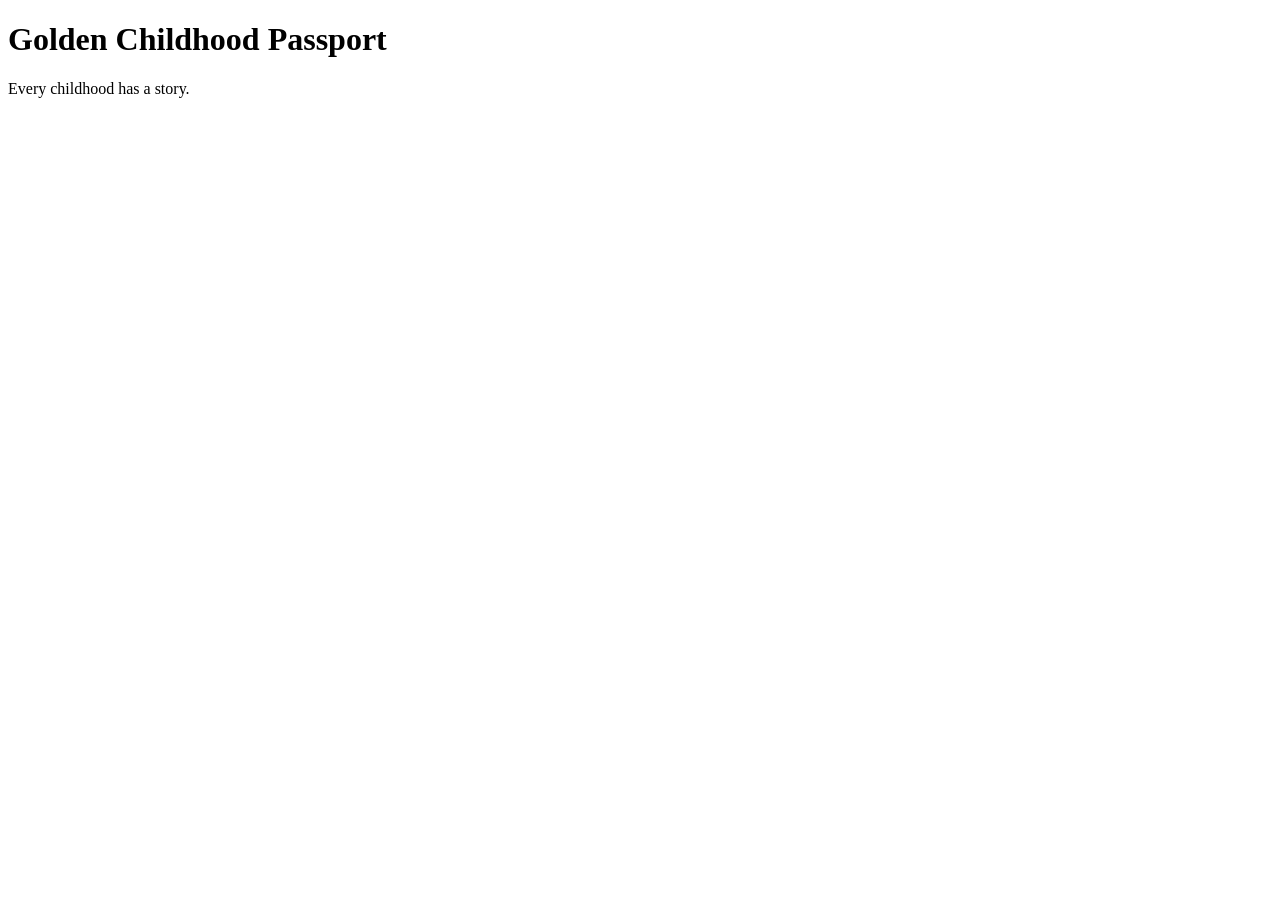
==== index.html @ 95f9bf7e "Initial project setup" ====
<!DOCTYPE html>
<html lang="en">
<head>
    <meta charset="UTF-8">
    <meta name="viewport" content="width=device-width, initial-scale=1.0">
    <title>Golden Childhood Passport</title>
</head>
<body>
    <h1>Golden Childhood Passport</h1>
    <p>Every childhood has a story.</p>
</body>
</html>
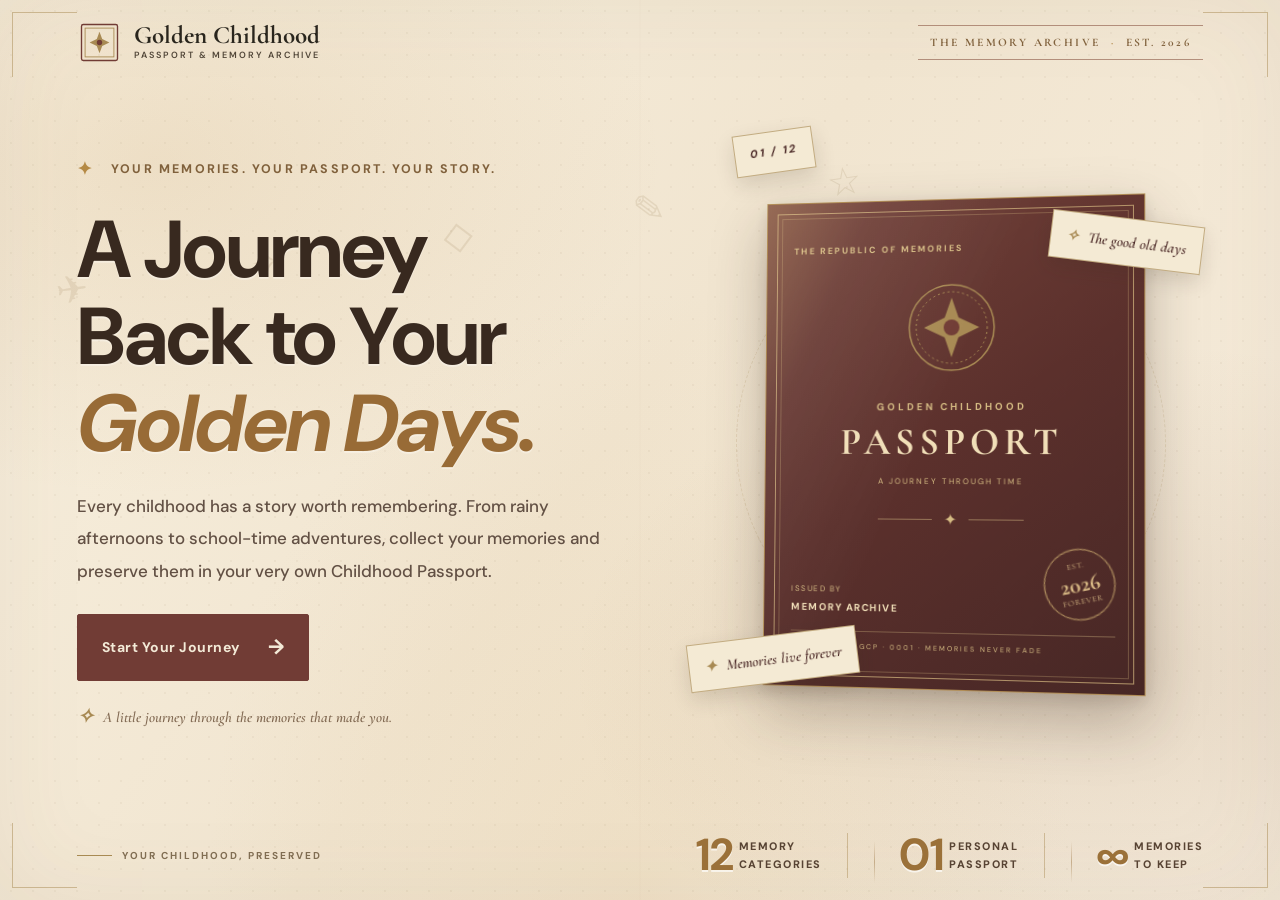
==== commit 9384f346: "welcome page" ====
--- a/index.html
+++ b/index.html
@@ -1,12 +1,462 @@
+
 <!DOCTYPE html>
 <html lang="en">
 <head>
     <meta charset="UTF-8">
     <meta name="viewport" content="width=device-width, initial-scale=1.0">
+
     <title>Golden Childhood Passport</title>
+
+    <meta name="description"
+          content="Your childhood. Your memories. Your story. Create your Golden Childhood Passport.">
+
+    <link rel="preconnect" href="https://fonts.googleapis.com">
+    <link rel="preconnect" href="https://fonts.gstatic.com" crossorigin>
+
+    <link href="https://fonts.googleapis.com/css2?family=Cormorant+Garamond:wght@400;500;600;700&family=DM+Sans:wght@400;500;600;700;800&display=swap"
+          rel="stylesheet">
+
+    <link rel="stylesheet" href="css/variables.css">
+    <link rel="stylesheet" href="css/main.css">
+    <link rel="stylesheet" href="css/layout.css">
+    <link rel="stylesheet" href="css/components.css">
+    <link rel="stylesheet" href="css/quiz.css">
+    <link rel="stylesheet" href="css/passport.css">
+    <link rel="stylesheet" href="css/responsive.css">
+    <link rel="stylesheet" href="css/profile.css">
 </head>
+
 <body>
-    <h1>Golden Childhood Passport</h1>
-    <p>Every childhood has a story.</p>
+
+<div class="paper-grain"></div>
+
+<div class="corner-decoration corner-top-left"></div>
+<div class="corner-decoration corner-top-right"></div>
+<div class="corner-decoration corner-bottom-left"></div>
+<div class="corner-decoration corner-bottom-right"></div>
+
+<main class="welcome-page">
+
+    <!-- HEADER -->
+    <header class="site-header">
+
+        <a href="#" class="brand">
+
+            <div class="brand-mark">
+                <svg viewBox="0 0 50 50" fill="none"
+                     xmlns="http://www.w3.org/2000/svg">
+
+                    <rect x="5" y="5" width="40" height="40"
+                          rx="2" stroke="#713C35" stroke-width="1.5"/>
+
+                    <rect x="9" y="9" width="32" height="32"
+                          stroke="#A88A53" stroke-width="1"/>
+
+                    <path d="M25 13L28 21L36 25L28 29L25 37L22 29L14 25L22 21L25 13Z"
+                          fill="#A88A53"/>
+
+                    <circle cx="25" cy="25" r="3"
+                            fill="#713C35"/>
+
+                </svg>
+            </div>
+
+            <div class="brand-text">
+                <span class="brand-name">Golden Childhood</span>
+                <span class="brand-subtitle">Passport & Memory Archive</span>
+            </div>
+
+        </a>
+
+        <div class="header-edition">
+            THE MEMORY ARCHIVE <span>·</span> EST. 2026
+        </div>
+
+    </header>
+
+
+    <!-- HERO SECTION -->
+    <section class="hero-section">
+
+        <!-- LEFT CONTENT -->
+        <div class="hero-copy">
+
+            <div class="hero-eyebrow">
+                <span class="eyebrow-star">✦</span>
+                Your memories. Your passport. Your story.
+            </div>
+
+            <h1>
+                A Journey<br>
+                Back to Your<br>
+                <span>Golden Days.</span>
+            </h1>
+
+            <p class="hero-description">
+                Every childhood has a story worth remembering.
+                From rainy afternoons to school-time adventures,
+                collect your memories and preserve them in your
+                very own Childhood Passport.
+            </p>
+
+            <button class="start-button" id="startJourney" type="button">
+                <span>Start Your Journey</span>
+                <span class="button-arrow">→</span>
+            </button>
+
+            <div class="hero-note">
+                <span>✧</span>
+                A little journey through the memories that made you.
+            </div>
+
+        </div>
+
+
+        <!-- RIGHT PASSPORT ARTWORK -->
+        <div class="hero-artwork">
+
+            <div class="artwork-decoration decoration-circle"></div>
+            <div class="artwork-decoration decoration-line"></div>
+
+            <div class="passport-preview">
+
+                <div class="passport-inner">
+
+                    <div class="passport-top">
+                        <span>THE REPUBLIC OF MEMORIES</span>
+                        <span class="passport-star">✦</span>
+                    </div>
+
+                    <div class="passport-emblem">
+                        <svg viewBox="0 0 100 100"
+                             xmlns="http://www.w3.org/2000/svg">
+
+                            <circle cx="50" cy="50" r="43"
+                                    fill="none"
+                                    stroke="#A88A53"
+                                    stroke-width="1.5"/>
+
+                            <circle cx="50" cy="50" r="36"
+                                    fill="none"
+                                    stroke="#A88A53"
+                                    stroke-width="1"
+                                    stroke-dasharray="2 3"/>
+
+                            <path d="M50 20L57 40L78 50L57 60L50 80L43 60L22 50L43 40Z"
+                                  fill="#A88A53"/>
+
+                            <circle cx="50" cy="50" r="8"
+                                    fill="#713C35"/>
+
+                        </svg>
+                    </div>
+
+                    <div class="passport-title">
+                        <span class="passport-small-title">
+                            GOLDEN CHILDHOOD
+                        </span>
+
+                        <h2>PASSPORT</h2>
+
+                        <span class="passport-subtitle">
+                            A JOURNEY THROUGH TIME
+                        </span>
+                    </div>
+
+                    <div class="passport-divider">
+                        <span>✦</span>
+                    </div>
+
+                    <div class="passport-bottom">
+
+                        <div class="passport-bottom-left">
+                            <span>ISSUED BY</span>
+                            <strong>MEMORY ARCHIVE</strong>
+                        </div>
+
+                        <div class="passport-stamp">
+                            <span>EST.</span>
+                            <strong>2026</strong>
+                            <span>FOREVER</span>
+                        </div>
+
+                    </div>
+
+                    <div class="passport-id">
+                        GCP · 0001 · MEMORIES NEVER FADE
+                    </div>
+
+                </div>
+
+            </div>
+
+
+            <!-- FLOATING MEMORY NOTES -->
+            <div class="floating-note note-one">
+                <span class="note-icon">✧</span>
+                The good old days
+            </div>
+
+            <div class="floating-note note-two">
+                <span class="note-icon">✦</span>
+                Memories live forever
+            </div>
+
+            <div class="floating-note note-three">
+                01 / 12
+            </div>
+
+        </div>
+
+    </section>
+
+
+    <!-- FOOTER STATISTICS -->
+    <footer class="hero-footer">
+
+        <div class="footer-caption">
+            <span class="footer-line"></span>
+            <span>YOUR CHILDHOOD, PRESERVED</span>
+        </div>
+
+        <div class="welcome-stats">
+
+            <div class="stat-item">
+                <span class="stat-number">12</span>
+                <span class="stat-label">Memory<br>Categories</span>
+            </div>
+
+            <div class="stat-item">
+                <span class="stat-number">01</span>
+                <span class="stat-label">Personal<br>Passport</span>
+            </div>
+
+            <div class="stat-item">
+                <span class="stat-number">∞</span>
+                <span class="stat-label">Memories<br>to Keep</span>
+            </div>
+
+        </div>
+
+    </footer>
+
+</main>
+
+<!-- =========================================
+     PERSONAL CHILDHOOD PROFILE
+========================================= -->
+
+<section class="profile-screen" id="profileScreen" hidden>
+
+    <div class="profile-container">
+
+        <button type="button" class="profile-back" id="backToWelcome">
+            <span>←</span> Back to Welcome
+        </button>
+
+        <div class="profile-heading">
+
+            <span class="profile-eyebrow">CHAPTER 01 · YOUR STORY</span>
+
+            <h1>
+                Before We Begin,
+                <span>Let's Meet You.</span>
+            </h1>
+
+            <p>
+                Every passport belongs to someone special.
+                Tell us a little about yourself before we travel
+                back through your childhood memories.
+            </p>
+
+        </div>
+
+
+        <div class="profile-card">
+
+            <div class="profile-card-top">
+                <span class="profile-card-icon">✧</span>
+                <span>PERSONAL INFORMATION</span>
+                <span class="profile-card-number">01 / 02</span>
+            </div>
+
+
+            <form id="childhoodProfileForm">
+
+                <!-- Name -->
+                <div class="profile-field">
+
+                    <label for="profileName">
+                        What should we call you?
+                        <span>*</span>
+                    </label>
+
+                    <input
+                        type="text"
+                        id="profileName"
+                        name="name"
+                        placeholder="Enter your name"
+                        maxlength="60"
+                        autocomplete="name"
+                        required
+                    >
+
+                </div>
+
+
+                <!-- Date of Birth -->
+                <div class="profile-field">
+
+                    <label for="profileDob">
+                        When were you born?
+                        <span>*</span>
+                    </label>
+
+                    <input
+                        type="date"
+                        id="profileDob"
+                        name="dateOfBirth"
+                        required
+                    >
+
+                    <small>
+                        This helps us understand which childhood era you belong to.
+                    </small>
+
+                </div>
+
+
+                <!-- Childhood Location -->
+                <div class="profile-field">
+
+                    <label for="childhoodLocation">
+                        Where did you grow up?
+                    </label>
+
+                    <input
+                        type="text"
+                        id="childhoodLocation"
+                        name="childhoodLocation"
+                        placeholder="e.g. Dhaka, Cumilla, Rangpur..."
+                        maxlength="100"
+                    >
+
+                </div>
+
+
+                <!-- Childhood Setting -->
+                <div class="profile-field">
+
+                    <label>
+                        What was your childhood environment like?
+                        <span>*</span>
+                    </label>
+
+                    <div class="setting-options">
+
+                        <label class="setting-option">
+                            <input
+                                type="radio"
+                                name="childhoodSetting"
+                                value="Village"
+                                required
+                            >
+
+                            <span class="setting-option-content">
+                                <span class="setting-icon">🌾</span>
+                                <strong>Village</strong>
+                                <small>Rural life</small>
+                            </span>
+                        </label>
+
+
+                        <label class="setting-option">
+                            <input
+                                type="radio"
+                                name="childhoodSetting"
+                                value="Town"
+                            >
+
+                            <span class="setting-option-content">
+                                <span class="setting-icon">🏘️</span>
+                                <strong>Town</strong>
+                                <small>Small town</small>
+                            </span>
+                        </label>
+
+
+                        <label class="setting-option">
+                            <input
+                                type="radio"
+                                name="childhoodSetting"
+                                value="City"
+                            >
+
+                            <span class="setting-option-content">
+                                <span class="setting-icon">🏙️</span>
+                                <strong>City</strong>
+                                <small>Urban life</small>
+                            </span>
+                        </label>
+
+
+                        <label class="setting-option">
+                            <input
+                                type="radio"
+                                name="childhoodSetting"
+                                value="Both"
+                            >
+
+                            <span class="setting-option-content">
+                                <span class="setting-icon">🌍</span>
+                                <strong>Both</strong>
+                                <small>Mixed experience</small>
+                            </span>
+                        </label>
+
+                    </div>
+
+                </div>
+
+
+                <!-- Privacy Note -->
+                <div class="profile-privacy">
+                    <span>🔒</span>
+                    Your information stays in your browser.
+                    You can edit it before creating your passport.
+                </div>
+
+
+                <!-- Actions -->
+                <div class="profile-actions">
+
+                    <button
+                        type="submit"
+                        class="profile-continue-button"
+                    >
+                        CONTINUE TO MEMORIES
+                        <span>→</span>
+                    </button>
+
+                </div>
+
+            </form>
+
+        </div>
+
+
+        <div class="profile-footer">
+            <span>✦</span>
+            YOUR CHILDHOOD. YOUR STORY. YOUR PASSPORT.
+            <span>✦</span>
+        </div>
+
+    </div>
+
+</section>
+
+
+<script type="module" src="js/app.js"></script>
+
 </body>
-</html>+</html>
--- a/css/variables.css
+++ b/css/variables.css
@@ -0,0 +1,104 @@
+
+/* =========================================
+   GOLDEN CHILDHOOD PASSPORT
+   DESIGN TOKENS / VARIABLES
+========================================= */
+
+:root {
+
+    /* -------------------------------------
+       COLORS
+    ------------------------------------- */
+
+    --color-ink: #29251d;
+    --color-ink-soft: #514638;
+    --color-ink-muted: #786b59;
+
+    --color-paper: #e9dfc8;
+    --color-paper-light: #f3ead7;
+    --color-paper-dark: #d2c3a3;
+
+    --color-burgundy: #713c35;
+    --color-burgundy-dark: #4b2927;
+    --color-burgundy-light: #8a5549;
+
+    --color-antique-gold: #a88a53;
+    --color-gold-light: #c9ad78;
+    --color-gold-pale: #e0cca0;
+
+    --color-muted-green: #65715b;
+
+    --color-white: #fffdf7;
+    --color-black: #17140f;
+
+    /* -------------------------------------
+       TYPOGRAPHY
+    ------------------------------------- */
+
+    --font-display: 'Cormorant Garamond', Georgia, serif;
+    --font-body: 'DM Sans', Arial, sans-serif;
+
+    --font-size-xs: 11px;
+    --font-size-sm: 13px;
+    --font-size-base: 16px;
+    --font-size-lg: 18px;
+
+    /* -------------------------------------
+       LAYOUT
+    ------------------------------------- */
+
+    --page-width: 1400px;
+
+    --page-padding: clamp(20px, 5vw, 80px);
+
+    --header-height: 60px;
+
+    /* -------------------------------------
+       BORDER
+    ------------------------------------- */
+
+    --border-light: 1px solid rgba(168, 138, 83, 0.35);
+    --border-gold: 1px solid var(--color-antique-gold);
+    --border-burgundy: 1px solid var(--color-burgundy);
+
+    /* -------------------------------------
+       SHADOW
+    ------------------------------------- */
+
+    --shadow-soft:
+        0 8px 25px rgba(56, 43, 27, 0.10);
+
+    --shadow-medium:
+        0 15px 35px rgba(56, 43, 27, 0.16);
+
+    --shadow-strong:
+        0 25px 55px rgba(56, 43, 27, 0.25);
+
+    /* -------------------------------------
+       RADIUS
+    ------------------------------------- */
+
+    --radius-small: 2px;
+    --radius-medium: 6px;
+    --radius-large: 12px;
+    --radius-round: 50%;
+
+    /* -------------------------------------
+       TRANSITIONS
+    ------------------------------------- */
+
+    --transition-fast: 0.2s ease;
+    --transition: 0.3s ease;
+    --transition-slow: 0.5s ease;
+
+    /* -------------------------------------
+       Z-INDEX
+    ------------------------------------- */
+
+    --z-background: -1;
+    --z-content: 1;
+    --z-header: 5;
+    --z-decoration: 10;
+    --z-overlay: 100;
+
+}
--- a/css/main.css
+++ b/css/main.css
@@ -0,0 +1,150 @@
+
+/* =========================================
+   GOLDEN CHILDHOOD PASSPORT
+   GLOBAL STYLES
+========================================= */
+
+/* Universal Reset */
+*,
+*::before,
+*::after {
+    margin: 0;
+    padding: 0;
+    box-sizing: border-box;
+}
+
+/* HTML */
+html {
+    width: 100%;
+    min-height: 100%;
+    scroll-behavior: smooth;
+}
+
+/* Body */
+body {
+    width: 100%;
+    min-height: 100vh;
+
+    background-color: var(--color-paper);
+
+    color: var(--color-ink);
+
+    font-family: var(--font-body);
+    font-size: var(--font-size-base);
+    font-weight: 400;
+
+    line-height: 1.6;
+
+    overflow-x: hidden;
+
+    -webkit-font-smoothing: antialiased;
+    -moz-osx-font-smoothing: grayscale;
+}
+
+/* Headings */
+h1,
+h2,
+h3,
+h4,
+h5,
+h6 {
+    font-family: var(--font-display);
+    color: var(--color-ink);
+    font-weight: 700;
+}
+
+/* Paragraph */
+p {
+    margin: 0;
+}
+
+/* Links */
+a {
+    color: inherit;
+    text-decoration: none;
+}
+
+/* Images */
+img,
+svg {
+    display: block;
+    max-width: 100%;
+}
+
+/* Buttons */
+button {
+    font: inherit;
+}
+
+/* Inputs */
+input,
+textarea,
+select {
+    font: inherit;
+}
+
+/* Remove default button outline only when custom focus is provided */
+button:focus-visible,
+a:focus-visible,
+input:focus-visible,
+textarea:focus-visible,
+select:focus-visible {
+    outline: 2px solid var(--color-antique-gold);
+    outline-offset: 4px;
+}
+
+/* Selection */
+::selection {
+    background: var(--color-burgundy);
+    color: var(--color-paper-light);
+}
+
+/* Scrollbar */
+::-webkit-scrollbar {
+    width: 9px;
+}
+
+::-webkit-scrollbar-track {
+    background: var(--color-paper);
+}
+
+::-webkit-scrollbar-thumb {
+    background: var(--color-antique-gold);
+    border: 2px solid var(--color-paper);
+    border-radius: 10px;
+}
+
+::-webkit-scrollbar-thumb:hover {
+    background: var(--color-burgundy);
+}
+
+/* Utility */
+.hidden {
+    display: none !important;
+}
+
+.text-center {
+    text-align: center;
+}
+
+.no-select {
+    user-select: none;
+}
+
+/* Button disabled state */
+button:disabled {
+    opacity: 0.55;
+    cursor: not-allowed;
+}
+
+/* Reduce motion for accessibility */
+@media (prefers-reduced-motion: reduce) {
+    *,
+    *::before,
+    *::after {
+        scroll-behavior: auto !important;
+        animation-duration: 0.01ms !important;
+        animation-iteration-count: 1 !important;
+        transition-duration: 0.01ms !important;
+    }
+}
--- a/css/layout.css
+++ b/css/layout.css
@@ -0,0 +1,456 @@
+
+/* =========================================
+   GOLDEN CHILDHOOD PASSPORT
+   MAIN LAYOUT
+========================================= */
+
+.welcome-page {
+    width: 100%;
+    height: 100vh;
+    height: 100svh;
+    min-height: 620px;
+
+    padding: 20px clamp(30px, 6vw, 90px);
+
+    display: flex;
+    flex-direction: column;
+
+    position: relative;
+    overflow: hidden;
+    isolation: isolate;
+}
+
+/* Paper texture */
+.paper-grain {
+    position: fixed;
+    inset: 0;
+    z-index: -1;
+    pointer-events: none;
+    opacity: 0.12;
+
+    background-image:
+        url("data:image/svg+xml,%3Csvg viewBox='0 0 180 180' xmlns='http://www.w3.org/2000/svg'%3E%3Cfilter id='n'%3E%3CfeTurbulence type='fractalNoise' baseFrequency='.85' numOctaves='3' stitchTiles='stitch'/%3E%3C/filter%3E%3Crect width='100%25' height='100%25' filter='url(%23n)' opacity='.25'/%3E%3C/svg%3E");
+}
+
+/* Corner decorations */
+.corner-decoration {
+    position: fixed;
+    width: 65px;
+    height: 65px;
+    z-index: 5;
+    pointer-events: none;
+    opacity: 0.5;
+}
+
+.corner-top-left {
+    top: 12px;
+    left: 12px;
+    border-top: 1px solid var(--color-antique-gold);
+    border-left: 1px solid var(--color-antique-gold);
+}
+
+.corner-top-right {
+    top: 12px;
+    right: 12px;
+    border-top: 1px solid var(--color-antique-gold);
+    border-right: 1px solid var(--color-antique-gold);
+}
+
+.corner-bottom-left {
+    bottom: 12px;
+    left: 12px;
+    border-bottom: 1px solid var(--color-antique-gold);
+    border-left: 1px solid var(--color-antique-gold);
+}
+
+.corner-bottom-right {
+    bottom: 12px;
+    right: 12px;
+    border-bottom: 1px solid var(--color-antique-gold);
+    border-right: 1px solid var(--color-antique-gold);
+}
+
+/* Header */
+.site-header {
+    width: 100%;
+    max-width: 1400px;
+    margin: 0 auto;
+
+    display: flex;
+    align-items: center;
+    justify-content: space-between;
+
+    gap: 20px;
+    flex-shrink: 0;
+    position: relative;
+    z-index: 2;
+}
+
+/* Brand */
+.brand {
+    display: flex;
+    align-items: center;
+    gap: 12px;
+    text-decoration: none;
+}
+
+.brand-mark {
+    width: 45px;
+    height: 45px;
+    flex-shrink: 0;
+}
+
+.brand-mark svg {
+    width: 100%;
+    height: 100%;
+}
+
+.brand-text {
+    display: flex;
+    flex-direction: column;
+}
+
+/* Main hero */
+.hero-section {
+    flex: 1;
+    min-height: 0;
+
+    width: 100%;
+    max-width: 1400px;
+    margin: 0 auto;
+
+    display: grid;
+    grid-template-columns: 1.05fr 0.95fr;
+    align-items: center;
+
+    gap: clamp(25px, 5vw, 75px);
+    padding: 15px 0;
+}
+
+.hero-copy {
+    width: 100%;
+    min-width: 0;
+    position: relative;
+    z-index: 2;
+}
+
+.hero-artwork {
+    width: 100%;
+    height: 100%;
+    min-width: 0;
+
+    position: relative;
+
+    display: flex;
+    align-items: center;
+    justify-content: center;
+}
+
+/* Passport card */
+.passport-preview {
+    width: min(390px, 76%);
+    aspect-ratio: 0.78 / 1;
+
+    position: relative;
+    z-index: 1;
+
+    transform: rotate(3deg);
+}
+
+/* Footer */
+.hero-footer {
+    width: 100%;
+    max-width: 1400px;
+    margin: 0 auto;
+
+    display: flex;
+    justify-content: space-between;
+    align-items: center;
+
+    gap: 25px;
+    flex-shrink: 0;
+
+    padding: 12px 0 2px;
+}
+
+/* Stats */
+.welcome-stats {
+    display: flex;
+    align-items: center;
+    gap: clamp(20px, 3.5vw, 48px);
+}
+
+.stat-item {
+    display: flex;
+    align-items: center;
+    gap: 10px;
+}
+
+/* Artwork decorations */
+.artwork-decoration {
+    position: absolute;
+    pointer-events: none;
+}
+
+.decoration-circle {
+    width: 350px;
+    height: 350px;
+    border: 1px solid rgba(168, 138, 83, 0.3);
+    border-radius: 50%;
+}
+
+.decoration-line {
+    width: 430px;
+    height: 430px;
+    border: 1px dashed rgba(168, 138, 83, 0.2);
+    border-radius: 50%;
+    transform: rotate(25deg);
+}
+
+/* =========================================
+   TABLET
+========================================= */
+
+@media (max-width: 900px) {
+    .welcome-page {
+        height: auto;
+        min-height: 100svh;
+        overflow: visible;
+        padding: 25px;
+    }
+
+    .hero-section {
+        flex: none;
+        grid-template-columns: 1fr;
+        gap: 35px;
+        padding: 45px 0 30px;
+    }
+
+    .hero-copy {
+        text-align: center;
+        max-width: 700px;
+        margin: 0 auto;
+    }
+
+    .hero-artwork {
+        min-height: 440px;
+    }
+
+    .passport-preview {
+        width: min(330px, 65%);
+    }
+
+    .hero-footer {
+        flex-wrap: wrap;
+        justify-content: center;
+        padding: 20px 0;
+    }
+
+    .footer-caption {
+        display: none;
+    }
+}
+
+/* =========================================
+   MOBILE
+========================================= */
+
+@media (max-width: 600px) {
+    .welcome-page {
+        padding: 18px;
+    }
+
+    .site-header {
+        align-items: center;
+        gap: 8px;
+    }
+
+    .brand {
+        gap: 8px;
+    }
+
+    .brand-mark {
+        width: 34px;
+        height: 34px;
+    }
+
+    .header-edition {
+        max-width: 125px;
+    }
+
+    .hero-section {
+        padding: 45px 0 25px;
+        gap: 25px;
+    }
+
+    .hero-artwork {
+        min-height: 340px;
+    }
+
+    .passport-preview {
+        width: min(270px, 72%);
+    }
+
+    .decoration-circle {
+        width: 260px;
+        height: 260px;
+    }
+
+    .decoration-line {
+        width: 310px;
+        height: 310px;
+    }
+
+    .hero-footer {
+        gap: 20px;
+    }
+
+    .welcome-stats {
+        justify-content: center;
+        gap: 14px;
+    }
+
+    .corner-decoration {
+        width: 35px;
+        height: 35px;
+    }
+}
+
+/* Short desktop screens */
+@media (min-width: 901px) and (max-height: 720px) {
+    .welcome-page {
+        min-height: 0;
+        padding-top: 12px;
+        padding-bottom: 12px;
+    }
+
+    .brand-mark {
+        width: 38px;
+        height: 38px;
+    }
+
+    .passport-preview {
+        width: min(300px, 68%);
+    }
+
+    .hero-section {
+        padding: 8px 0;
+    }
+}
+
+/* ==========================================
+   PREMIUM CHILDHOOD MEMORY BACKGROUND
+========================================== */
+
+.welcome-page {
+    position: relative;
+    isolation: isolate;
+    background:
+        radial-gradient(
+            ellipse at 12% 18%,
+            rgba(194, 151, 91, 0.17),
+            transparent 32%
+        ),
+        radial-gradient(
+            ellipse at 88% 75%,
+            rgba(132, 91, 56, 0.12),
+            transparent 35%
+        ),
+        radial-gradient(
+            ellipse at 50% 100%,
+            rgba(222, 193, 143, 0.22),
+            transparent 48%
+        ),
+        linear-gradient(
+            125deg,
+            #f8f0df 0%,
+            #f1e5d0 48%,
+            #f7eddd 100%
+        );
+}
+
+/* Soft vintage paper pattern */
+.welcome-page::before {
+    content: "";
+    position: absolute;
+    inset: 0;
+    z-index: 0;
+    pointer-events: none;
+
+    background-image:
+        radial-gradient(
+            circle,
+            rgba(105, 77, 45, 0.13) 0.7px,
+            transparent 1px
+        ),
+        linear-gradient(
+            90deg,
+            transparent 49.9%,
+            rgba(145, 107, 63, 0.045) 50%,
+            transparent 50.1%
+        );
+
+    background-size: 22px 22px, 100% 100%;
+    opacity: 0.38;
+}
+
+/* Childhood-inspired decorative symbols */
+.welcome-page::after {
+    content: "✈     ✧       ◇       ✎       ☆";
+    position: absolute;
+    z-index: 0;
+    pointer-events: none;
+
+    top: 20%;
+    left: 4%;
+    width: 92%;
+
+    color: rgba(133, 98, 56, 0.13);
+    font-family: Georgia, serif;
+    font-size: clamp(1.5rem, 3vw, 2.8rem);
+    letter-spacing: clamp(25px, 6vw, 90px);
+    white-space: nowrap;
+
+    transform: rotate(-8deg);
+    animation: childhoodDoodles 12s ease-in-out infinite alternate;
+}
+
+@keyframes childhoodDoodles {
+    from {
+        transform: translateY(0) rotate(-8deg);
+        opacity: 0.45;
+    }
+
+    to {
+        transform: translateY(12px) rotate(-5deg);
+        opacity: 0.85;
+    }
+}
+
+/* Keep welcome content above background decorations */
+.site-header,
+.hero-section,
+.hero-footer {
+    position: relative;
+    z-index: 1;
+}
+
+/* Soft vignette around the edges */
+.welcome-page {
+    box-shadow: inset 0 0 100px rgba(105, 75, 43, 0.07);
+}
+
+/* Mobile background adjustments */
+@media (max-width: 600px) {
+    .welcome-page::after {
+        top: 12%;
+        left: 2%;
+        font-size: 1.3rem;
+        letter-spacing: 22px;
+    }
+
+    .welcome-page::before {
+        background-size: 18px 18px, 100% 100%;
+        opacity: 0.25;
+    }
+}
--- a/css/components.css
+++ b/css/components.css
@@ -0,0 +1,917 @@
+
+/* =========================================
+   GOLDEN CHILDHOOD PASSPORT
+   COMPONENT DESIGN
+========================================= */
+
+/* Brand */
+.brand-name {
+    font-family: var(--font-display);
+    font-size: 25px;
+    font-weight: 700;
+    line-height: 1.05;
+    color: var(--color-ink);
+}
+
+.brand-subtitle {
+    font-family: var(--font-body);
+    font-size: 9px;
+    font-weight: 600;
+    letter-spacing: 2px;
+    text-transform: uppercase;
+    color: var(--color-ink-soft);
+}
+
+/* Archive Edition */
+.header-edition {
+    padding: 7px 12px;
+
+    font-family: var(--font-display);
+    font-size: 14px;
+    font-weight: 700;
+    letter-spacing: 2px;
+    text-align: center;
+    text-transform: uppercase;
+
+    color: #814a37;
+
+    border-top: 1px solid rgba(129, 74, 55, 0.55);
+    border-bottom: 1px solid rgba(129, 74, 55, 0.55);
+}
+
+.header-edition span {
+    color: var(--color-antique-gold);
+}
+
+/* Hero Eyebrow */
+.hero-eyebrow {
+    display: flex;
+    align-items: center;
+    gap: 10px;
+
+    margin-bottom: 20px;
+
+    font-family: var(--font-body);
+    font-size: 14px;
+    font-weight: 700;
+    letter-spacing: 1.5px;
+
+    color: var(--color-burgundy);
+}
+
+.eyebrow-star {
+    color: var(--color-antique-gold);
+    font-size: 21px;
+}
+
+/* Main Heading */
+.hero-copy h1 {
+    margin: 0;
+
+    font-family: var(--font-display);
+    font-size: clamp(62px, 6.3vw, 91px);
+    font-weight: 700;
+    line-height: 0.96;
+    letter-spacing: -2px;
+
+    color: var(--color-ink);
+}
+
+.hero-copy h1 span {
+    color: var(--color-burgundy);
+    font-style: italic;
+}
+
+/* Description */
+.hero-description {
+    max-width: 490px;
+
+    margin-top: 23px;
+
+    font-family: var(--font-body);
+    font-size: 16px;
+    font-weight: 400;
+    line-height: 1.85;
+
+    color: var(--color-ink-soft);
+}
+
+/* Button */
+.start-button {
+    display: inline-flex;
+    align-items: center;
+    justify-content: center;
+    gap: 28px;
+
+    margin-top: 27px;
+    padding: 16px 24px;
+
+    border: 1px solid var(--color-burgundy);
+    border-radius: 2px;
+
+    background: var(--color-burgundy);
+    color: var(--color-paper-light);
+
+    font-family: var(--font-body);
+    font-size: 14px;
+    font-weight: 700;
+    letter-spacing: 0.5px;
+
+    cursor: pointer;
+
+    transition: all 0.25s ease;
+}
+
+.start-button:hover {
+    background: var(--color-burgundy-dark);
+    transform: translateY(-3px);
+    box-shadow: 0 9px 22px rgba(75, 41, 39, 0.2);
+}
+
+.start-button:active {
+    transform: translateY(-1px);
+}
+
+.button-arrow {
+    font-size: 21px;
+    transition: transform 0.25s ease;
+}
+
+.start-button:hover .button-arrow {
+    transform: translateX(5px);
+}
+
+/* Small note */
+.hero-note {
+    display: flex;
+    align-items: center;
+    gap: 9px;
+
+    margin-top: 20px;
+
+    font-family: var(--font-display);
+    font-size: 15px;
+    font-style: italic;
+
+    color: #78664e;
+}
+
+.hero-note span {
+    color: var(--color-antique-gold);
+    font-size: 20px;
+}
+
+/* =========================================
+   PASSPORT ARTWORK
+========================================= */
+
+.passport-preview {
+    background:
+        linear-gradient(
+            145deg,
+            #75433a 0%,
+            #5b302c 50%,
+            #472725 100%
+        );
+
+    border: 1px solid #b18d55;
+
+    box-shadow:
+        0 25px 55px rgba(54, 36, 25, 0.28),
+        0 5px 15px rgba(54, 36, 25, 0.12);
+
+    padding: 10px;
+}
+
+/* Inner border */
+.passport-inner {
+    width: 100%;
+    height: 100%;
+
+    padding: 23px 17px;
+
+    display: flex;
+    flex-direction: column;
+    justify-content: space-between;
+
+    border: 1px solid rgba(218, 190, 131, 0.7);
+    outline: 1px solid rgba(218, 190, 131, 0.28);
+    outline-offset: -6px;
+
+    color: #e9d8ae;
+}
+
+/* Top label */
+.passport-top {
+    display: flex;
+    align-items: center;
+    justify-content: space-between;
+
+    font-family: var(--font-body);
+    font-size: 9px;
+    font-weight: 700;
+    letter-spacing: 2px;
+
+    color: #d6bc83;
+}
+
+.passport-star {
+    font-size: 19px;
+}
+
+/* Emblem */
+.passport-emblem {
+    width: 100px;
+    height: 100px;
+    margin: 0 auto;
+}
+
+.passport-emblem svg {
+    width: 100%;
+    height: 100%;
+}
+
+/* Passport title */
+.passport-title {
+    text-align: center;
+}
+
+.passport-small-title {
+    font-family: var(--font-body);
+    font-size: 10px;
+    font-weight: 700;
+    letter-spacing: 3px;
+
+    color: #d6bc83;
+}
+
+.passport-title h2 {
+    margin: 5px 0;
+
+    font-family: var(--font-display);
+    font-size: clamp(30px, 3vw, 43px);
+    font-weight: 700;
+    letter-spacing: 5px;
+    line-height: 1;
+
+    color: #f1dfb8;
+}
+
+.passport-subtitle {
+    font-family: var(--font-body);
+    font-size: 8px;
+    letter-spacing: 2px;
+
+    color: #d6bc83;
+}
+
+/* Divider */
+.passport-divider {
+    display: flex;
+    align-items: center;
+    justify-content: center;
+    gap: 12px;
+
+    color: #d6bc83;
+}
+
+.passport-divider::before,
+.passport-divider::after {
+    content: "";
+    height: 1px;
+    width: 55px;
+    background: rgba(214, 188, 131, 0.5);
+}
+
+/* Bottom */
+.passport-bottom {
+    display: flex;
+    align-items: flex-end;
+    justify-content: space-between;
+}
+
+.passport-bottom-left {
+    display: flex;
+    flex-direction: column;
+    gap: 5px;
+
+    font-family: var(--font-body);
+    font-size: 8px;
+    letter-spacing: 1.5px;
+
+    color: #d6bc83;
+}
+
+.passport-bottom-left strong {
+    font-size: 10px;
+    color: #f1dfb8;
+}
+
+/* Stamp */
+.passport-stamp {
+    width: 70px;
+    height: 70px;
+
+    display: flex;
+    flex-direction: column;
+    align-items: center;
+    justify-content: center;
+
+    border: 1px solid #c9a86d;
+    border-radius: 50%;
+
+    transform: rotate(-12deg);
+
+    font-family: var(--font-display);
+    color: #e4c58c;
+}
+
+.passport-stamp strong {
+    font-size: 22px;
+    line-height: 1;
+}
+
+.passport-stamp span {
+    font-size: 8px;
+    letter-spacing: 1px;
+}
+
+/* Passport ID */
+.passport-id {
+    padding-top: 9px;
+
+    border-top: 1px solid rgba(214, 188, 131, 0.35);
+
+    text-align: center;
+
+    font-family: var(--font-body);
+    font-size: 7px;
+    letter-spacing: 2px;
+
+    color: #d6bc83;
+}
+
+/* =========================================
+   FLOATING NOTES
+========================================= */
+
+.floating-note {
+    position: absolute;
+    z-index: 3;
+
+    padding: 11px 15px;
+
+    background: #f4ead4;
+    border: 1px solid rgba(168, 138, 83, 0.65);
+
+    box-shadow: 0 8px 20px rgba(56, 43, 27, 0.15);
+
+    font-family: var(--font-display);
+    font-size: 15px;
+    font-weight: 600;
+    font-style: italic;
+
+    color: var(--color-burgundy-dark);
+}
+
+.note-icon {
+    color: var(--color-antique-gold);
+    margin-right: 5px;
+}
+
+.note-one {
+    top: 19%;
+    right: 0;
+    transform: rotate(7deg);
+}
+
+.note-two {
+    bottom: 17%;
+    left: -2%;
+    transform: rotate(-7deg);
+}
+
+.note-three {
+    top: 7%;
+    left: 7%;
+    transform: rotate(-8deg);
+
+    font-family: var(--font-body);
+    font-size: 11px;
+    font-weight: 700;
+    letter-spacing: 2px;
+}
+
+/* =========================================
+   FOOTER
+========================================= */
+
+.footer-caption {
+    display: flex;
+    align-items: center;
+    gap: 10px;
+
+    font-family: var(--font-body);
+    font-size: 10px;
+    font-weight: 700;
+    letter-spacing: 2px;
+
+    color: #806d52;
+}
+
+.footer-line {
+    width: 35px;
+    height: 1px;
+    background: var(--color-antique-gold);
+}
+
+/* Statistics */
+.welcome-stats {
+    display: flex;
+    align-items: center;
+}
+
+.stat-item {
+    display: flex;
+    align-items: center;
+    gap: 10px;
+}
+
+.stat-number {
+    font-family: var(--font-display);
+    font-size: 36px;
+    font-weight: 700;
+    line-height: 1;
+
+    color: var(--color-burgundy);
+}
+
+.stat-label {
+    font-family: var(--font-body);
+    font-size: 12px;
+    font-weight: 600;
+    line-height: 1.4;
+
+    color: var(--color-ink-soft);
+}
+
+.stat-item:not(:last-child) {
+    padding-right: clamp(14px, 2vw, 28px);
+    border-right: 1px solid rgba(168, 138, 83, 0.45);
+}
+
+/* =========================================
+   RESPONSIVE
+========================================= */
+
+@media (max-width: 1100px) {
+    .hero-copy h1 {
+        font-size: clamp(56px, 6vw, 75px);
+    }
+
+    .hero-description {
+        font-size: 15px;
+    }
+
+    .passport-preview {
+        max-width: 350px;
+    }
+
+    .floating-note {
+        font-size: 13px;
+    }
+
+    .stat-number {
+        font-size: 31px;
+    }
+}
+
+@media (max-width: 900px) {
+    .hero-copy {
+        text-align: center;
+    }
+
+    .hero-eyebrow,
+    .hero-note {
+        justify-content: center;
+    }
+
+    .hero-description {
+        margin-left: auto;
+        margin-right: auto;
+    }
+
+    .hero-copy h1 {
+        font-size: clamp(55px, 8vw, 76px);
+    }
+
+    .note-one {
+        right: 4%;
+    }
+
+    .note-two {
+        left: 4%;
+    }
+}
+
+@media (max-width: 600px) {
+    .brand-name {
+        font-size: 19px;
+    }
+
+    .brand-subtitle {
+        font-size: 7px;
+        letter-spacing: 1.2px;
+    }
+
+    .header-edition {
+        font-size: 8px;
+        letter-spacing: 1px;
+        padding: 5px 7px;
+    }
+
+    .hero-eyebrow {
+        font-size: 10px;
+        letter-spacing: 1px;
+        gap: 6px;
+    }
+
+    .hero-copy h1 {
+        font-size: clamp(45px, 11vw, 62px);
+        letter-spacing: -1px;
+        line-height: 1;
+    }
+
+    .hero-description {
+        font-size: 14px;
+        line-height: 1.7;
+    }
+
+    .hero-note {
+        font-size: 13px;
+    }
+
+    .start-button {
+        padding: 14px 18px;
+        font-size: 13px;
+    }
+
+    .passport-inner {
+        padding: 19px 13px;
+    }
+
+    .passport-emblem {
+        width: 75px;
+        height: 75px;
+    }
+
+    .passport-title h2 {
+        font-size: 29px;
+    }
+
+    .floating-note {
+        padding: 8px 10px;
+        font-size: 11px;
+    }
+
+    .note-three {
+        font-size: 9px;
+    }
+
+    .welcome-stats {
+        gap: 12px;
+    }
+
+    .stat-item {
+        gap: 6px;
+    }
+
+    .stat-number {
+        font-size: 27px;
+    }
+
+    .stat-label {
+        font-size: 10px;
+    }
+
+    .stat-item:not(:last-child) {
+        padding-right: 10px;
+    }
+}
+
+/* =========================================
+   PASSPORT BOOK - INTERACTIVE HOVER EFFECT
+========================================= */
+
+/* 3D perspective */
+.hero-artwork {
+    perspective: 1200px;
+}
+
+/* Main passport book */
+.passport-preview {
+    position: relative;
+    transform-style: preserve-3d;
+    transform: rotateY(-8deg) rotateX(2deg);
+    transition:
+        transform 0.65s cubic-bezier(.2, .8, .2, 1),
+        box-shadow 0.65s ease,
+        filter 0.65s ease;
+
+    animation: passportFloat 5s ease-in-out infinite;
+    will-change: transform;
+}
+
+/* Floating animation */
+@keyframes passportFloat {
+    0%, 100% {
+        transform: translateY(0) rotateY(-8deg) rotateX(2deg);
+    }
+
+    50% {
+        transform: translateY(-10px) rotateY(-5deg) rotateX(1deg);
+    }
+}
+
+/* Hover: 3D book lift */
+.passport-preview:hover {
+    animation-play-state: paused;
+
+    transform:
+        translateY(-18px)
+        rotateY(-16deg)
+        rotateX(5deg)
+        scale(1.045);
+
+    box-shadow:
+        0 35px 65px rgba(49, 29, 15, 0.25),
+        0 12px 25px rgba(155, 112, 49, 0.18);
+
+    filter: saturate(1.12);
+}
+
+/* Inner book depth */
+.passport-inner {
+    position: relative;
+    transform-style: preserve-3d;
+    transition: transform 0.65s ease;
+}
+
+.passport-preview:hover .passport-inner {
+    transform: translateZ(12px);
+}
+
+/* Golden light sweep */
+.passport-preview::after {
+    content: "";
+    position: absolute;
+    inset: 0;
+    pointer-events: none;
+    border-radius: inherit;
+
+    background: linear-gradient(
+        115deg,
+        transparent 25%,
+        rgba(255, 255, 255, 0.04) 38%,
+        rgba(255, 230, 170, 0.25) 48%,
+        rgba(255, 255, 255, 0.06) 58%,
+        transparent 72%
+    );
+
+    background-size: 250% 100%;
+    background-position: 100% 0;
+
+    transition: background-position 0.9s ease;
+}
+
+.passport-preview:hover::after {
+    background-position: -100% 0;
+}
+
+/* Passport emblem animation */
+.passport-emblem {
+    transition:
+        transform 0.65s cubic-bezier(.2, .8, .2, 1),
+        filter 0.5s ease;
+}
+
+.passport-preview:hover .passport-emblem {
+    transform: rotate(12deg) scale(1.13);
+    filter: drop-shadow(0 0 8px rgba(193, 150, 65, 0.55));
+}
+
+/* Stamp interaction */
+.passport-stamp {
+    transition:
+        transform 0.5s ease,
+        box-shadow 0.5s ease;
+}
+
+.passport-preview:hover .passport-stamp {
+    transform: rotate(-12deg) scale(1.12);
+    box-shadow: 0 0 18px rgba(160, 48, 48, 0.18);
+}
+
+/* Passport title */
+.passport-title,
+.passport-small-title {
+    transition:
+        letter-spacing 0.5s ease,
+        color 0.5s ease;
+}
+
+.passport-preview:hover .passport-title {
+    letter-spacing: 3px;
+    color: #9b7137;
+}
+
+/* Decorative circle */
+.decoration-circle {
+    transition: transform 1s ease;
+}
+
+.hero-artwork:hover .decoration-circle {
+    transform: rotate(35deg) scale(1.08);
+}
+
+/* Floating memory notes */
+.floating-note {
+    transition:
+        transform 0.5s ease,
+        box-shadow 0.5s ease;
+}
+
+.note-one {
+    animation: noteFloatOne 4s ease-in-out infinite;
+}
+
+.note-two {
+    animation: noteFloatTwo 5s ease-in-out infinite;
+}
+
+.note-three {
+    animation: noteFloatThree 4.5s ease-in-out infinite;
+}
+
+@keyframes noteFloatOne {
+    0%, 100% { transform: translateY(0) rotate(-5deg); }
+    50% { transform: translateY(-9px) rotate(-2deg); }
+}
+
+@keyframes noteFloatTwo {
+    0%, 100% { transform: translateY(0) rotate(4deg); }
+    50% { transform: translateY(9px) rotate(7deg); }
+}
+
+@keyframes noteFloatThree {
+    0%, 100% { transform: translateY(0) rotate(-3deg); }
+    50% { transform: translateY(-7px) rotate(1deg); }
+}
+
+/* Notes react when the book area is hovered */
+.hero-artwork:hover .note-one {
+    transform: translate(-8px, -12px) rotate(-8deg);
+}
+
+.hero-artwork:hover .note-two {
+    transform: translate(8px, -10px) rotate(9deg);
+}
+
+.hero-artwork:hover .note-three {
+    transform: translate(-5px, 8px) rotate(-7deg);
+}
+
+/* Accessibility: respect reduced motion */
+@media (prefers-reduced-motion: reduce) {
+    .passport-preview,
+    .floating-note {
+        animation: none !important;
+    }
+
+    .passport-preview,
+    .passport-inner,
+    .passport-emblem,
+    .passport-stamp,
+    .floating-note {
+        transition: none !important;
+    }
+}
+
+/* ==========================================
+   WELCOME SCREEN - PREMIUM TYPOGRAPHY
+========================================== */
+
+/* Main heading */
+.hero-copy h1 {
+    color: #38291f;
+    font-family: var(--font-heading);
+    font-weight: 700;
+    line-height: 1.08;
+    letter-spacing: -1.8px;
+    text-shadow: 0 2px 1px rgba(255, 255, 255, 0.35);
+}
+
+.hero-copy h1 span {
+    display: block;
+    color: #986b36;
+    font-style: italic;
+}
+
+/* Eyebrow */
+.hero-eyebrow {
+    color: #80613c;
+    font-size: 0.78rem;
+    font-weight: 700;
+    letter-spacing: 2.2px;
+    line-height: 1.8;
+    text-transform: uppercase;
+}
+
+.eyebrow-star {
+    color: #b58a45;
+    font-size: 1.15rem;
+    margin-right: 7px;
+}
+
+/* Description */
+.hero-description {
+    color: #625044;
+    font-size: 1.06rem;
+    font-weight: 500;
+    line-height: 1.9;
+    max-width: 590px;
+}
+
+/* Header edition */
+.header-edition {
+    color: #80613c;
+    font-size: 0.72rem;
+    font-weight: 800;
+    letter-spacing: 2.4px;
+    text-transform: uppercase;
+    opacity: 1;
+}
+
+.header-edition span {
+    color: #b28a4c;
+    padding: 0 5px;
+}
+
+/* Footer statistics */
+.welcome-stats {
+    gap: clamp(24px, 4vw, 58px);
+}
+
+.stat-item {
+    position: relative;
+    min-width: 105px;
+    gap: 5px;
+}
+
+.stat-number {
+    display: block;
+    color: #9b7139;
+    font-family: var(--font-heading);
+    font-size: clamp(2.1rem, 3.5vw, 2.9rem);
+    font-weight: 700;
+    line-height: 1;
+    text-shadow: 0 2px 0 rgba(255, 255, 255, 0.65);
+    transition: transform 0.35s ease, color 0.35s ease;
+}
+
+.stat-label {
+    display: block;
+    color: #574333;
+    font-size: 0.68rem;
+    font-weight: 800;
+    letter-spacing: 1.5px;
+    line-height: 1.6;
+    text-transform: uppercase;
+}
+
+.stat-item:hover .stat-number {
+    color: #b18a4e;
+    transform: translateY(-5px) scale(1.08);
+}
+
+/* Footer separator */
+.stat-item:not(:last-child)::after {
+    content: "";
+    position: absolute;
+    right: -28px;
+    top: 8px;
+    height: 42px;
+    width: 1px;
+    background: linear-gradient(
+        to bottom,
+        transparent,
+        rgba(151, 111, 58, 0.45),
+        transparent
+    );
+}
+
+/* Supporting note */
+.hero-note {
+    color: #826a53;
+    font-weight: 600;
+}
--- a/css/responsive.css
+++ b/css/responsive.css
@@ -0,0 +1,379 @@
+
+/* =========================================
+   GOLDEN CHILDHOOD PASSPORT
+   RESPONSIVE DESIGN
+========================================= */
+
+/* =========================================
+   LARGE DESKTOP
+========================================= */
+
+@media (min-width: 1440px) {
+
+    .welcome-page {
+        padding-left: max(80px, calc((100vw - 1400px) / 2));
+        padding-right: max(80px, calc((100vw - 1400px) / 2));
+    }
+
+}
+
+/* =========================================
+   LAPTOP
+========================================= */
+
+@media (min-width: 901px) and (max-width: 1200px) {
+
+    .welcome-page {
+        padding-left: 35px;
+        padding-right: 35px;
+    }
+
+    .hero-section {
+        gap: 25px;
+    }
+
+    .hero-copy h1 {
+        font-size: clamp(55px, 6vw, 72px);
+    }
+
+    .hero-description {
+        font-size: 15px;
+        line-height: 1.7;
+    }
+
+    .passport-preview {
+        width: min(350px, 80%);
+    }
+
+    .welcome-stats {
+        gap: 20px;
+    }
+
+}
+
+/* =========================================
+   TABLET
+========================================= */
+
+@media (max-width: 900px) {
+
+    .welcome-page {
+        height: auto;
+        min-height: 100svh;
+        max-height: none;
+        overflow: visible;
+    }
+
+    .site-header {
+        flex-wrap: wrap;
+    }
+
+    .hero-section {
+        grid-template-columns: 1fr;
+        flex: initial;
+    }
+
+    .hero-copy {
+        text-align: center;
+    }
+
+    .hero-eyebrow,
+    .hero-note {
+        justify-content: center;
+    }
+
+    .hero-description {
+        margin-left: auto;
+        margin-right: auto;
+    }
+
+    .hero-artwork {
+        width: 100%;
+    }
+
+    .hero-footer {
+        flex-wrap: wrap;
+        justify-content: center;
+    }
+
+}
+
+/* =========================================
+   MOBILE
+========================================= */
+
+@media (max-width: 600px) {
+
+    .welcome-page {
+        padding: 18px 16px;
+    }
+
+    .site-header {
+        gap: 10px;
+    }
+
+    .brand {
+        gap: 8px;
+    }
+
+    .brand-mark {
+        width: 34px;
+        height: 34px;
+    }
+
+    .brand-name {
+        font-size: 19px;
+    }
+
+    .brand-subtitle {
+        font-size: 7px;
+        letter-spacing: 1px;
+    }
+
+    .header-edition {
+        font-size: 8px;
+        letter-spacing: 0.8px;
+        padding: 5px 7px;
+    }
+
+    .hero-section {
+        padding-top: 38px;
+        padding-bottom: 20px;
+        gap: 25px;
+    }
+
+    .hero-eyebrow {
+        font-size: 10px;
+        letter-spacing: 0.8px;
+    }
+
+    .hero-copy h1 {
+        font-size: clamp(44px, 11vw, 60px);
+    }
+
+    .hero-description {
+        font-size: 14px;
+        line-height: 1.7;
+    }
+
+    .hero-note {
+        font-size: 12px;
+    }
+
+    .hero-artwork {
+        min-height: 340px;
+    }
+
+    .passport-preview {
+        width: min(270px, 72%);
+    }
+
+    .floating-note {
+        font-size: 11px;
+        padding: 8px 10px;
+    }
+
+    .welcome-stats {
+        width: 100%;
+        justify-content: center;
+        gap: 12px;
+    }
+
+    .stat-number {
+        font-size: 27px;
+    }
+
+    .stat-label {
+        font-size: 10px;
+    }
+
+    .stat-item {
+        gap: 6px;
+    }
+
+    .stat-item:not(:last-child) {
+        padding-right: 10px;
+    }
+
+    .footer-caption {
+        display: none;
+    }
+
+}
+
+/* =========================================
+   EXTRA SMALL MOBILE
+========================================= */
+
+@media (max-width: 380px) {
+
+    .welcome-page {
+        padding-left: 12px;
+        padding-right: 12px;
+    }
+
+    .brand-name {
+        font-size: 17px;
+    }
+
+    .brand-subtitle {
+        font-size: 6px;
+    }
+
+    .header-edition {
+        max-width: 115px;
+        font-size: 7px;
+        letter-spacing: 0.5px;
+    }
+
+    .hero-copy h1 {
+        font-size: 43px;
+    }
+
+    .hero-eyebrow {
+        font-size: 9px;
+    }
+
+    .welcome-stats {
+        gap: 8px;
+    }
+
+    .stat-number {
+        font-size: 24px;
+    }
+
+    .stat-label {
+        font-size: 9px;
+    }
+
+}
+
+/* =========================================
+   SHORT DESKTOP SCREENS
+========================================= */
+
+@media (min-width: 901px) and (max-height: 720px) {
+
+    .welcome-page {
+        min-height: 0;
+        padding-top: 12px;
+        padding-bottom: 12px;
+    }
+
+    .hero-section {
+        padding-top: 6px;
+        padding-bottom: 6px;
+    }
+
+    .hero-copy h1 {
+        font-size: clamp(50px, 5.5vw, 70px);
+    }
+
+    .hero-description {
+        margin-top: 15px;
+        line-height: 1.55;
+    }
+
+    .start-button {
+        margin-top: 18px;
+        padding: 13px 20px;
+    }
+
+    .hero-note {
+        margin-top: 12px;
+    }
+
+    .passport-preview {
+        width: min(285px, 65%);
+    }
+
+    .hero-footer {
+        padding-top: 6px;
+    }
+
+}
+
+/* =========================================
+   VERY SHORT DESKTOP SCREENS
+========================================= */
+
+@media (min-width: 901px) and (max-height: 600px) {
+
+    .hero-copy h1 {
+        font-size: 48px;
+    }
+
+    .hero-description {
+        font-size: 13px;
+        margin-top: 10px;
+    }
+
+    .hero-note {
+        display: none;
+    }
+
+    .passport-preview {
+        width: 235px;
+    }
+
+}
+
+@media (max-width: 900px) {
+    .hero-copy h1 {
+        font-size: clamp(2.8rem, 7vw, 4.4rem);
+    }
+
+    .hero-description {
+        font-size: 1rem;
+    }
+
+    .welcome-stats {
+        justify-content: center;
+        gap: 28px;
+    }
+}
+
+@media (max-width: 600px) {
+    .hero-copy h1 {
+        font-size: clamp(2.45rem, 10vw, 3.4rem);
+        line-height: 1.1;
+        letter-spacing: -1px;
+    }
+
+    .hero-eyebrow {
+        font-size: 0.65rem;
+        letter-spacing: 1.3px;
+    }
+
+    .hero-description {
+        font-size: 0.94rem;
+        line-height: 1.75;
+    }
+
+    .header-edition {
+        font-size: 0.58rem;
+        letter-spacing: 1.5px;
+    }
+
+    .welcome-stats {
+        gap: 20px;
+    }
+
+    .stat-item {
+        min-width: 85px;
+    }
+
+    .stat-number {
+        font-size: 2rem;
+    }
+
+    .stat-label {
+        font-size: 0.58rem;
+        letter-spacing: 1px;
+    }
+
+    .stat-item:not(:last-child)::after {
+        right: -11px;
+        height: 32px;
+    }
+}
--- a/css/profile.css
+++ b/css/profile.css
@@ -0,0 +1,846 @@
+
+/* ==========================================
+   GOLDEN CHILDHOOD PASSPORT
+   PERSONAL CHILDHOOD PROFILE
+========================================== */
+
+
+/* ==========================================
+   1. MAIN PAGE
+========================================== */
+
+.profile-screen {
+    position: relative;
+    isolation: isolate;
+    min-height: 100vh;
+    overflow: hidden;
+    padding: 35px 6% 30px;
+    background:
+        radial-gradient(
+            ellipse at 8% 12%,
+            rgba(177, 126, 65, 0.16),
+            transparent 32%
+        ),
+        radial-gradient(
+            ellipse at 92% 78%,
+            rgba(112, 64, 54, 0.12),
+            transparent 34%
+        ),
+        linear-gradient(
+            135deg,
+            #f8f0e2 0%,
+            #f1e5d2 48%,
+            #eadbc3 100%
+        );
+    color: #3d2c20;
+}
+
+.profile-screen[hidden] {
+    display: none;
+}
+
+
+/* Subtle paper texture */
+
+.profile-screen::before {
+    position: absolute;
+    z-index: -1;
+    inset: 0;
+    content: "";
+    pointer-events: none;
+    opacity: 0.22;
+    background-image:
+        repeating-linear-gradient(
+            0deg,
+            rgba(105, 76, 45, 0.035) 0,
+            rgba(105, 76, 45, 0.035) 1px,
+            transparent 1px,
+            transparent 4px
+        ),
+        repeating-linear-gradient(
+            90deg,
+            rgba(105, 76, 45, 0.025) 0,
+            rgba(105, 76, 45, 0.025) 1px,
+            transparent 1px,
+            transparent 5px
+        );
+}
+
+
+/* ==========================================
+   2. DECORATIVE BACKGROUND
+========================================== */
+
+.profile-background-art {
+    position: absolute;
+    z-index: -1;
+    inset: 0;
+    overflow: hidden;
+    pointer-events: none;
+    color: #855c37;
+}
+
+.art-sun {
+    position: absolute;
+    top: 110px;
+    right: 7%;
+    color: rgba(173, 125, 66, 0.13);
+    font-size: clamp(100px, 17vw, 220px);
+    line-height: 1;
+}
+
+.art-kite {
+    position: absolute;
+    top: 390px;
+    left: 3%;
+    color: rgba(112, 64, 54, 0.11);
+    font-size: 105px;
+    transform: rotate(-20deg);
+}
+
+.art-cloud {
+    position: absolute;
+    top: 650px;
+    right: 8%;
+    color: rgba(133, 92, 55, 0.10);
+    font-size: 100px;
+}
+
+.art-memory {
+    position: absolute;
+    top: 52%;
+    left: -95px;
+    color: rgba(112, 64, 54, 0.055);
+    font-family: var(--font-heading);
+    font-size: 2.2rem;
+    font-weight: 700;
+    letter-spacing: 8px;
+    transform: rotate(-90deg);
+    transform-origin: center;
+}
+
+
+/* ==========================================
+   3. MAIN CONTAINER
+========================================== */
+
+.profile-container {
+    position: relative;
+    z-index: 1;
+    width: 100%;
+    max-width: 850px;
+    margin: 0 auto;
+}
+
+
+/* ==========================================
+   4. BACK BUTTON
+========================================== */
+
+.profile-back {
+    display: inline-flex;
+    align-items: center;
+    gap: 9px;
+    color: #80613c;
+    font-family: var(--font-body);
+    font-size: 0.9rem;
+    font-weight: 700;
+    text-decoration: none;
+    transition: color 0.3s ease, transform 0.3s ease;
+}
+
+.profile-back span {
+    font-size: 1.25rem;
+    transition: transform 0.3s ease;
+}
+
+.profile-back:hover {
+    color: #704036;
+    transform: translateX(-3px);
+}
+
+.profile-back:hover span {
+    transform: translateX(-3px);
+}
+
+
+/* ==========================================
+   5. HEADING SECTION
+========================================== */
+
+.profile-heading {
+    position: relative;
+    max-width: 680px;
+    margin: 43px auto 35px;
+    text-align: center;
+}
+
+
+/* Chapter badge */
+
+.profile-eyebrow {
+    display: inline-flex;
+    align-items: center;
+    justify-content: center;
+    gap: 12px;
+    padding: 11px 21px;
+    border: 1px solid rgba(193, 155, 91, 0.75);
+    border-radius: 4px;
+    background:
+        linear-gradient(
+            135deg,
+            #704036,
+            #593027
+        );
+    box-shadow:
+        0 5px 15px rgba(74, 42, 34, 0.18),
+        inset 0 0 0 3px rgba(255, 239, 207, 0.07);
+    color: #f7e6c3;
+    transform: rotate(-1deg);
+}
+
+.chapter-number {
+    display: inline-flex;
+    width: 31px;
+    height: 31px;
+    align-items: center;
+    justify-content: center;
+    border: 1px solid rgba(222, 186, 119, 0.75);
+    border-radius: 50%;
+    background: rgba(221, 181, 108, 0.12);
+    color: #f1d39b;
+    font-family: var(--font-heading);
+    font-size: 1rem;
+    font-weight: 700;
+    letter-spacing: 0;
+}
+
+.chapter-divider {
+    width: 1px;
+    height: 23px;
+    background: rgba(231, 204, 157, 0.55);
+}
+
+.chapter-name {
+    color: #f6e5c3;
+    font-size: 0.78rem;
+    font-weight: 800;
+    letter-spacing: 2.5px;
+}
+
+
+/* Small heading decoration */
+
+.profile-heading-decoration {
+    margin-top: 24px;
+    color: #a17b4c;
+    font-size: 0.67rem;
+    font-weight: 800;
+    letter-spacing: 3px;
+}
+
+.profile-heading h1 {
+    margin: 15px 0 13px;
+    color: #3d2c20;
+    font-family: var(--font-heading);
+    font-size: clamp(2.6rem, 5.5vw, 4rem);
+    font-weight: 600;
+    line-height: 1.05;
+}
+
+.profile-heading h1 span {
+    display: block;
+    margin-top: 5px;
+    color: #985f43;
+    font-style: italic;
+}
+
+.profile-heading p {
+    max-width: 550px;
+    margin: 17px auto 0;
+    color: #76604b;
+    font-size: 0.98rem;
+    line-height: 1.85;
+}
+
+.heading-ornament {
+    display: flex;
+    align-items: center;
+    justify-content: center;
+    gap: 13px;
+    margin-top: 23px;
+    color: #ad8750;
+}
+
+.heading-ornament span {
+    width: 65px;
+    height: 1px;
+    background: linear-gradient(
+        90deg,
+        transparent,
+        #bd9a65
+    );
+}
+
+.heading-ornament span:last-child {
+    transform: rotate(180deg);
+}
+
+.heading-ornament b {
+    font-size: 0.85rem;
+}
+
+
+/* ==========================================
+   6. PROFILE CARD
+========================================== */
+
+.profile-card {
+    position: relative;
+    padding: clamp(24px, 4.5vw, 43px);
+    overflow: hidden;
+    border: 1px solid rgba(160, 119, 65, 0.42);
+    border-radius: 7px;
+    background:
+        linear-gradient(
+            145deg,
+            rgba(255, 252, 244, 0.97),
+            rgba(249, 239, 220, 0.96)
+        );
+    box-shadow:
+        0 20px 55px rgba(65, 43, 23, 0.12),
+        0 3px 10px rgba(65, 43, 23, 0.05),
+        inset 0 0 35px rgba(197, 164, 113, 0.09);
+}
+
+
+/* Inner decorative border */
+
+.profile-card::before {
+    position: absolute;
+    inset: 8px;
+    border: 1px solid rgba(174, 135, 78, 0.16);
+    border-radius: 3px;
+    content: "";
+    pointer-events: none;
+}
+
+
+/* Card top */
+
+.profile-card-top {
+    display: flex;
+    align-items: center;
+    justify-content: space-between;
+    gap: 15px;
+    padding-bottom: 19px;
+    margin-bottom: 23px;
+    border-bottom: 1px solid rgba(160, 119, 65, 0.28);
+}
+
+.profile-card-heading {
+    display: flex;
+    align-items: center;
+    gap: 12px;
+    color: #704036;
+    font-size: 0.77rem;
+    font-weight: 800;
+    letter-spacing: 2px;
+}
+
+.profile-card-icon {
+    color: #b38a4b;
+    font-size: 1.5rem;
+}
+
+.profile-card-number {
+    padding: 6px 10px;
+    border: 1px solid rgba(160, 119, 65, 0.25);
+    border-radius: 3px;
+    background: rgba(224, 207, 176, 0.3);
+    color: #987b56;
+    font-size: 0.69rem;
+    font-weight: 800;
+    letter-spacing: 1px;
+    white-space: nowrap;
+}
+
+
+/* Card intro */
+
+.profile-card-intro {
+    display: flex;
+    align-items: center;
+    gap: 12px;
+    padding: 13px 15px;
+    margin-bottom: 27px;
+    border-left: 3px solid #a87948;
+    border-radius: 3px;
+    background: rgba(224, 207, 176, 0.28);
+}
+
+.intro-icon {
+    font-size: 1.3rem;
+}
+
+.profile-card-intro p {
+    margin: 0;
+    color: #806b53;
+    font-size: 0.82rem;
+    line-height: 1.6;
+}
+
+
+/* ==========================================
+   7. FORM FIELDS
+========================================== */
+
+.profile-field {
+    margin-bottom: 26px;
+}
+
+.profile-field > label {
+    display: block;
+    margin-bottom: 10px;
+    color: #493629;
+    font-size: 0.94rem;
+    font-weight: 800;
+}
+
+.profile-field > label > span {
+    color: #a44c3f;
+}
+
+.profile-field input[type="text"],
+.profile-field input[type="date"] {
+    width: 100%;
+    min-height: 54px;
+    padding: 13px 16px;
+    border: 1px solid #d8c6a9;
+    border-radius: 5px;
+    outline: none;
+    background: rgba(255, 253, 248, 0.95);
+    color: #453426;
+    font-family: var(--font-body);
+    font-size: 0.95rem;
+    transition:
+        border-color 0.3s ease,
+        box-shadow 0.3s ease,
+        background 0.3s ease;
+}
+
+.profile-field input[type="text"]:hover,
+.profile-field input[type="date"]:hover {
+    border-color: #b99461;
+}
+
+.profile-field input[type="text"]:focus,
+.profile-field input[type="date"]:focus {
+    border-color: #a77b42;
+    background: #fffefa;
+    box-shadow: 0 0 0 4px rgba(167, 123, 66, 0.13);
+}
+
+.profile-field input::placeholder {
+    color: #b4a38d;
+    opacity: 1;
+}
+
+.profile-field small {
+    display: block;
+    margin-top: 8px;
+    color: #8b7863;
+    font-size: 0.78rem;
+    line-height: 1.6;
+}
+
+.field-description {
+    margin: -2px 0 14px;
+    color: #8b7863;
+    font-size: 0.8rem;
+    line-height: 1.6;
+}
+
+
+/* ==========================================
+   8. CHILDHOOD SETTING OPTIONS
+========================================== */
+
+.setting-options {
+    display: grid;
+    grid-template-columns: repeat(4, minmax(0, 1fr));
+    gap: 12px;
+}
+
+.setting-option {
+    position: relative;
+    display: block;
+    cursor: pointer;
+}
+
+.setting-option input {
+    position: absolute;
+    width: 1px;
+    height: 1px;
+    opacity: 0;
+    pointer-events: none;
+}
+
+.setting-option-content {
+    position: relative;
+    display: flex;
+    min-height: 132px;
+    flex-direction: column;
+    align-items: center;
+    justify-content: center;
+    gap: 8px;
+    padding: 15px 8px;
+    overflow: hidden;
+    border: 1px solid #dfcfb6;
+    border-radius: 6px;
+    background: #fffdf8;
+    transition:
+        border-color 0.3s ease,
+        background 0.3s ease,
+        transform 0.3s ease,
+        box-shadow 0.3s ease;
+}
+
+.setting-option-content::after {
+    position: absolute;
+    right: -16px;
+    bottom: -22px;
+    width: 65px;
+    height: 65px;
+    border: 1px solid rgba(167, 123, 66, 0.12);
+    border-radius: 50%;
+    content: "";
+}
+
+.setting-icon {
+    font-size: 1.9rem;
+    transition: transform 0.3s ease;
+}
+
+.setting-option-content strong {
+    color: #4c3828;
+    font-size: 0.9rem;
+    font-weight: 800;
+}
+
+.setting-option-content small {
+    margin: 0;
+    color: #907b63;
+    font-size: 0.72rem;
+}
+
+.setting-option:hover .setting-option-content {
+    transform: translateY(-4px);
+    border-color: #b38a4b;
+    box-shadow: 0 7px 17px rgba(75, 48, 25, 0.08);
+}
+
+.setting-option:hover .setting-icon {
+    transform: scale(1.12);
+}
+
+.setting-option input:checked + .setting-option-content {
+    border: 2px solid #95653d;
+    background: linear-gradient(
+        145deg,
+        #f6e9d2,
+        #ead5b3
+    );
+    box-shadow:
+        0 0 0 3px rgba(167, 123, 66, 0.12),
+        0 7px 18px rgba(75, 48, 25, 0.09);
+}
+
+.setting-option input:checked + .setting-option-content strong {
+    color: #704036;
+}
+
+.setting-option input:focus-visible + .setting-option-content {
+    outline: 2px solid #986b36;
+    outline-offset: 3px;
+}
+
+
+/* ==========================================
+   9. PRIVACY NOTICE
+========================================== */
+
+.profile-privacy {
+    display: flex;
+    align-items: flex-start;
+    gap: 12px;
+    padding: 15px 17px;
+    margin-top: 30px;
+    border: 1px solid rgba(160, 119, 65, 0.22);
+    border-radius: 5px;
+    background: rgba(238, 224, 201, 0.42);
+}
+
+.privacy-icon {
+    flex-shrink: 0;
+    font-size: 1.1rem;
+}
+
+.profile-privacy p {
+    margin: 0;
+    color: #78644e;
+    font-size: 0.79rem;
+    line-height: 1.7;
+}
+
+.profile-privacy strong {
+    color: #674833;
+}
+
+
+/* ==========================================
+   10. CONTINUE BUTTON
+========================================== */
+
+.profile-actions {
+    margin-top: 29px;
+    text-align: center;
+}
+
+.profile-continue-button {
+    position: relative;
+    display: flex;
+    width: 100%;
+    min-height: 60px;
+    align-items: center;
+    justify-content: center;
+    gap: 15px;
+    padding: 15px 24px;
+    overflow: hidden;
+    border: 1px solid #9e7650;
+    border-radius: 4px;
+    background: linear-gradient(
+        110deg,
+        #704036,
+        #875344,
+        #704036
+    );
+    background-size: 200% 100%;
+    color: #fff5e5;
+    font-family: var(--font-body);
+    font-size: 0.84rem;
+    font-weight: 800;
+    letter-spacing: 1.7px;
+    cursor: pointer;
+    box-shadow: 0 7px 18px rgba(87, 48, 39, 0.17);
+    transition:
+        background-position 0.4s ease,
+        transform 0.3s ease,
+        box-shadow 0.3s ease;
+}
+
+.profile-continue-button:hover {
+    transform: translateY(-3px);
+    background-position: 100% 0;
+    box-shadow: 0 11px 24px rgba(87, 48, 39, 0.24);
+}
+
+.profile-continue-button:active {
+    transform: translateY(-1px);
+}
+
+.continue-arrow {
+    font-size: 1.35rem;
+    transition: transform 0.3s ease;
+}
+
+.profile-continue-button:hover .continue-arrow {
+    transform: translateX(5px);
+}
+
+.continue-note {
+    margin: 12px 0 0;
+    color: #a18a6b;
+    font-size: 0.64rem;
+    font-weight: 700;
+    letter-spacing: 1.8px;
+}
+
+
+/* ==========================================
+   11. CARD BOTTOM DECORATION
+========================================== */
+
+.profile-card-bottom {
+    display: flex;
+    align-items: center;
+    justify-content: center;
+    gap: 12px;
+    padding-top: 21px;
+    margin-top: 27px;
+    border-top: 1px solid rgba(160, 119, 65, 0.20);
+    color: #a58a63;
+    font-size: 0.61rem;
+    font-weight: 800;
+    letter-spacing: 2px;
+}
+
+.profile-card-bottom span:first-child,
+.profile-card-bottom span:last-child {
+    color: #bd985c;
+}
+
+
+/* ==========================================
+   12. FOOTER
+========================================== */
+
+.profile-footer {
+    display: flex;
+    align-items: center;
+    justify-content: center;
+    gap: 11px;
+    margin-top: 30px;
+    color: #8e714d;
+    font-size: 0.69rem;
+    font-weight: 800;
+    letter-spacing: 2px;
+    text-align: center;
+}
+
+.profile-footer span {
+    color: #bd985c;
+}
+
+
+/* ==========================================
+   13. RESPONSIVE DESIGN
+========================================== */
+
+@media (max-width: 700px) {
+
+    .profile-screen {
+        padding: 25px 18px 24px;
+    }
+
+    .profile-heading {
+        margin: 35px auto 28px;
+    }
+
+    .profile-heading h1 {
+        font-size: clamp(2.5rem, 9vw, 3.3rem);
+    }
+
+    .profile-heading p {
+        font-size: 0.9rem;
+    }
+
+    .setting-options {
+        grid-template-columns: repeat(2, minmax(0, 1fr));
+    }
+
+    .setting-option-content {
+        min-height: 118px;
+    }
+
+    .profile-card {
+        padding: 27px 20px;
+    }
+
+    .art-sun {
+        right: -35px;
+        top: 150px;
+    }
+
+    .art-kite {
+        left: -25px;
+        font-size: 75px;
+    }
+
+    .art-cloud {
+        right: -20px;
+    }
+
+    .profile-footer {
+        font-size: 0.58rem;
+        letter-spacing: 1px;
+        line-height: 1.8;
+    }
+}
+
+
+@media (max-width: 420px) {
+
+    .profile-screen {
+        padding-right: 14px;
+        padding-left: 14px;
+    }
+
+    .profile-eyebrow {
+        gap: 8px;
+        padding: 9px 12px;
+    }
+
+    .chapter-name {
+        font-size: 0.65rem;
+        letter-spacing: 1.5px;
+    }
+
+    .chapter-number {
+        width: 27px;
+        height: 27px;
+        font-size: 0.9rem;
+    }
+
+    .profile-heading-decoration {
+        font-size: 0.57rem;
+        letter-spacing: 2px;
+    }
+
+    .profile-card {
+        padding: 24px 16px;
+    }
+
+    .profile-card-heading {
+        gap: 7px;
+        font-size: 0.66rem;
+        letter-spacing: 1.2px;
+    }
+
+    .profile-card-number {
+        font-size: 0.61rem;
+    }
+
+    .profile-card-intro {
+        padding: 11px;
+    }
+
+    .profile-continue-button {
+        gap: 9px;
+        font-size: 0.73rem;
+        letter-spacing: 1px;
+    }
+
+    .profile-card-bottom {
+        gap: 7px;
+        font-size: 0.52rem;
+        letter-spacing: 1px;
+    }
+}
+
+
+/* ==========================================
+   14. ACCESSIBILITY
+========================================== */
+
+@media (prefers-reduced-motion: reduce) {
+
+    .profile-screen *,
+    .profile-screen *::before,
+    .profile-screen *::after {
+        scroll-behavior: auto !important;
+        animation-duration: 0.01ms !important;
+        animation-iteration-count: 1 !important;
+        transition-duration: 0.01ms !important;
+    }
+}
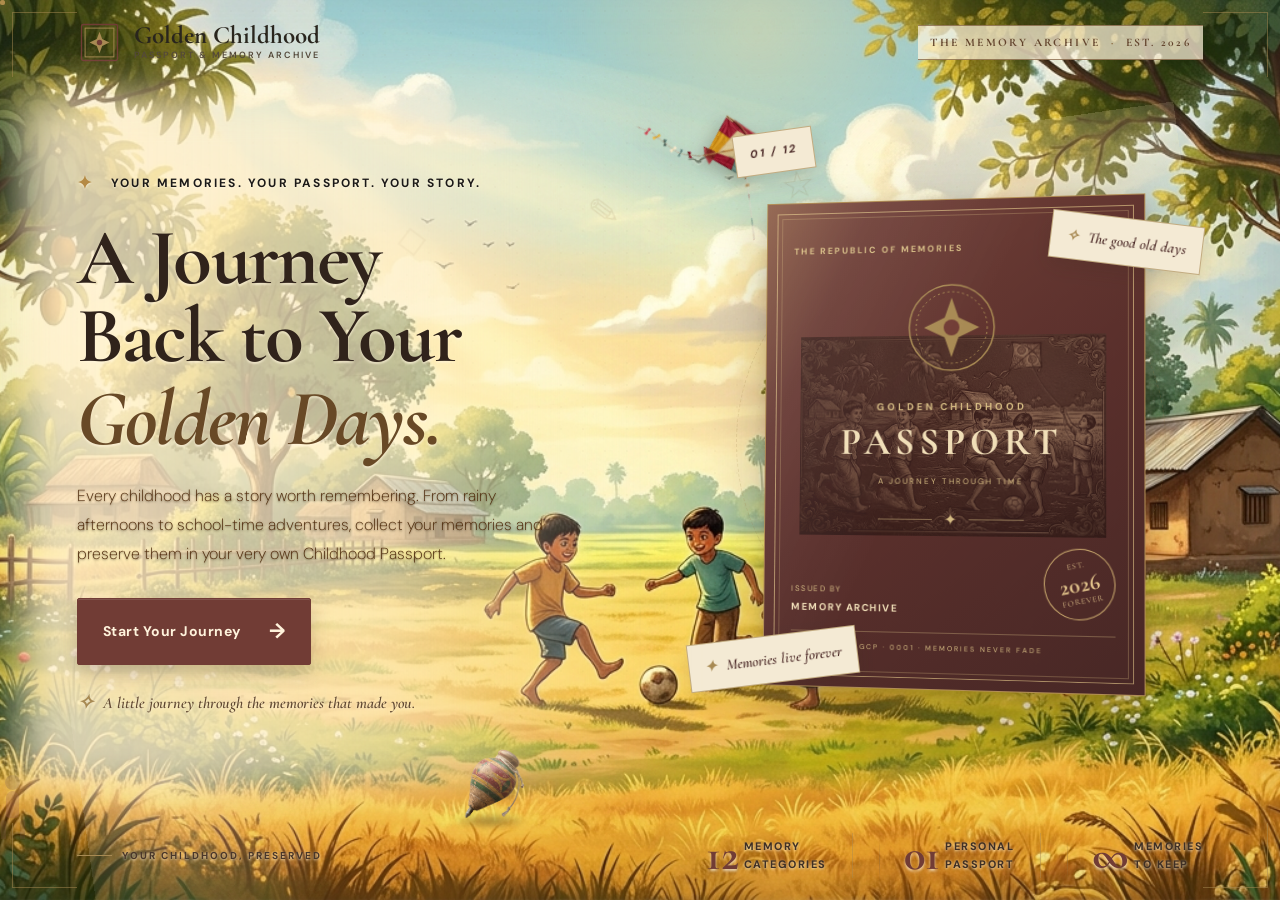
==== commit db2bca44: "welcome page animation add" ====
--- a/index.html
+++ b/index.html
@@ -37,6 +37,54 @@
 
 <main class="welcome-page">
 
+    <!-- =====================================
+         CHILDHOOD WORLD ANIMATION LAYER
+    ====================================== -->
+
+    <div class="childhood-sunlight" aria-hidden="true"></div>
+
+    <div class="childhood-world" aria-hidden="true">
+
+        <!-- Realistic flying kite -->
+        <div class="memory-kite"></div>
+
+<!-- REALISTIC LATIM ANIMATION -->
+<div class="latim-ground" aria-hidden="true">
+
+    <div class="latim-precess">
+
+        <div class="latim-wobble">
+
+            <img
+                class="memory-latim"
+                src="assets/images/decorations/traditional-latim.png"
+                alt=""
+                draggable="false"
+            >
+
+        </div>
+
+    </div>
+
+    <div class="latim-shadow"></div>
+
+</div>
+
+
+        <!-- Existing childhood paper plane -->
+        <div class="memory-plane"></div>
+
+        <!-- Childhood running silhouette -->
+        <div class="childhood-runner"></div>
+
+        <!-- Floating golden memory particles -->
+        <div class="memory-particle"></div>
+        <div class="memory-particle"></div>
+        <div class="memory-particle"></div>
+
+    </div>
+
+
     <!-- HEADER -->
     <header class="site-header">
 
@@ -241,6 +289,7 @@
     </footer>
 
 </main>
+
 
 <!-- =========================================
      PERSONAL CHILDHOOD PROFILE
--- a/css/variables.css
+++ b/css/variables.css
@@ -1,14 +1,15 @@
 
 /* =========================================
    GOLDEN CHILDHOOD PASSPORT
-   DESIGN TOKENS / VARIABLES
+   GLOBAL CHILDHOOD DESIGN SYSTEM
+   VERSION 2.0
 ========================================= */
 
 :root {
 
-    /* -------------------------------------
-       COLORS
-    ------------------------------------- */
+    /* =====================================
+       01. CORE COLORS — ORIGINAL IDENTITY
+    ===================================== */
 
     --color-ink: #29251d;
     --color-ink-soft: #514638;
@@ -31,9 +32,100 @@
     --color-white: #fffdf7;
     --color-black: #17140f;
 
-    /* -------------------------------------
-       TYPOGRAPHY
-    ------------------------------------- */
+
+    /* =====================================
+       02. CHILDHOOD WORLD COLOR PALETTE
+    ===================================== */
+
+    /* Sky & Open World */
+
+    --color-sky: #a9c7ce;
+    --color-sky-light: #d5e5df;
+    --color-sky-dark: #718f96;
+
+    /* Nature & Village */
+
+    --color-leaf: #84936b;
+    --color-leaf-light: #b4bd91;
+    --color-leaf-dark: #4e6449;
+
+    /* Childhood Play */
+
+    --color-kite-red: #b95d4c;
+    --color-mustard: #d5aa55;
+    --color-play-blue: #789eae;
+    --color-chalk: #fff9e9;
+
+    /* Warm Memory */
+
+    --color-sunset: #d99b72;
+    --color-memory-pink: #d6a69a;
+    --color-memory-orange: #c98255;
+    --color-memory-cream: #f7edda;
+
+    /* Night Memories */
+
+    --color-night: #303c4a;
+    --color-night-blue: #526779;
+    --color-lantern: #e6b75f;
+
+
+    /* =====================================
+       03. GRADIENT SYSTEM
+    ===================================== */
+
+    --gradient-welcome:
+        linear-gradient(
+            135deg,
+            #f4e8d0 0%,
+            #e8d6b5 45%,
+            #d8c5a1 100%
+        );
+
+    --gradient-childhood:
+        linear-gradient(
+            135deg,
+            #f4e6ca 0%,
+            #e9d8b8 50%,
+            #d8c9a9 100%
+        );
+
+    --gradient-sunset:
+        linear-gradient(
+            135deg,
+            #e9c5a4 0%,
+            #d9a58c 50%,
+            #b97968 100%
+        );
+
+    --gradient-nature:
+        linear-gradient(
+            135deg,
+            #e5e7cf 0%,
+            #bdc7a2 55%,
+            #879875 100%
+        );
+
+    --gradient-night:
+        linear-gradient(
+            135deg,
+            #485664 0%,
+            #303c4a 55%,
+            #252d38 100%
+        );
+
+    --gradient-golden:
+        linear-gradient(
+            135deg,
+            #e5cf9d 0%,
+            #c5a66b 50%,
+            #987849 100%
+        );
+
+
+    /* =====================================
+       04. TYPOGRAPHY
+    ===================================== */
 
     --font-display: 'Cormorant Garamond', Georgia, serif;
     --font-body: 'DM Sans', Arial, sans-serif;
@@ -43,9 +135,19 @@
     --font-size-base: 16px;
     --font-size-lg: 18px;
 
-    /* -------------------------------------
-       LAYOUT
-    ------------------------------------- */
+    --font-size-xl: 22px;
+    --font-size-2xl: 30px;
+    --font-size-3xl: 40px;
+    --font-size-hero: clamp(42px, 6vw, 76px);
+
+    --line-height-tight: 1.15;
+    --line-height-normal: 1.6;
+    --line-height-relaxed: 1.8;
+
+
+    /* =====================================
+       05. LAYOUT
+    ===================================== */
 
     --page-width: 1400px;
 
@@ -53,17 +155,94 @@
 
     --header-height: 60px;
 
-    /* -------------------------------------
-       BORDER
-    ------------------------------------- */
-
-    --border-light: 1px solid rgba(168, 138, 83, 0.35);
-    --border-gold: 1px solid var(--color-antique-gold);
-    --border-burgundy: 1px solid var(--color-burgundy);
-
-    /* -------------------------------------
-       SHADOW
-    ------------------------------------- */
+    --section-gap: clamp(40px, 7vw, 90px);
+
+    --content-width: 900px;
+
+
+    /* =====================================
+       06. BACKGROUND SYSTEM
+    ===================================== */
+
+    --background-paper:
+        linear-gradient(
+            135deg,
+            #f5ecd9,
+            #e9dfc8
+        );
+
+    --background-vintage:
+        radial-gradient(
+            circle at 15% 20%,
+            rgba(255, 248, 225, 0.8),
+            transparent 35%
+        ),
+        radial-gradient(
+            circle at 85% 80%,
+            rgba(193, 158, 103, 0.15),
+            transparent 35%
+        ),
+        #e9dfc8;
+
+    --background-childhood:
+        radial-gradient(
+            circle at 15% 15%,
+            rgba(255, 244, 210, 0.85),
+            transparent 30%
+        ),
+        radial-gradient(
+            circle at 85% 25%,
+            rgba(169, 199, 206, 0.25),
+            transparent 35%
+        ),
+        linear-gradient(
+            135deg,
+            #f3ead7,
+            #e5d7ba
+        );
+
+
+    /* =====================================
+       07. TEXTURE & DECORATION
+    ===================================== */
+
+    --texture-opacity: 0.12;
+
+    --decoration-opacity: 0.75;
+
+    --overlay-paper:
+        rgba(247, 237, 218, 0.72);
+
+    --overlay-dark:
+        rgba(41, 37, 29, 0.35);
+
+    --overlay-gold:
+        rgba(201, 173, 120, 0.18);
+
+
+    /* =====================================
+       08. BORDER
+    ===================================== */
+
+    --border-light:
+        1px solid rgba(168, 138, 83, 0.35);
+
+    --border-gold:
+        1px solid var(--color-antique-gold);
+
+    --border-burgundy:
+        1px solid var(--color-burgundy);
+
+    --border-vintage:
+        1px solid rgba(113, 60, 53, 0.22);
+
+    --border-dashed:
+        1px dashed rgba(168, 138, 83, 0.55);
+
+
+    /* =====================================
+       09. SHADOW
+    ===================================== */
 
     --shadow-soft:
         0 8px 25px rgba(56, 43, 27, 0.10);
@@ -74,26 +253,63 @@
     --shadow-strong:
         0 25px 55px rgba(56, 43, 27, 0.25);
 
-    /* -------------------------------------
-       RADIUS
-    ------------------------------------- */
+    --shadow-paper:
+        0 12px 30px rgba(70, 52, 31, 0.12);
+
+    --shadow-floating:
+        0 18px 40px rgba(48, 42, 31, 0.18);
+
+    --shadow-glow-gold:
+        0 0 25px rgba(230, 183, 95, 0.25);
+
+
+    /* =====================================
+       10. RADIUS
+    ===================================== */
 
     --radius-small: 2px;
     --radius-medium: 6px;
     --radius-large: 12px;
     --radius-round: 50%;
 
-    /* -------------------------------------
-       TRANSITIONS
-    ------------------------------------- */
+    --radius-card: 14px;
+    --radius-paper: 4px;
+    --radius-pill: 999px;
+
+
+    /* =====================================
+       11. TRANSITIONS
+    ===================================== */
 
     --transition-fast: 0.2s ease;
     --transition: 0.3s ease;
     --transition-slow: 0.5s ease;
 
-    /* -------------------------------------
-       Z-INDEX
-    ------------------------------------- */
+    --transition-page: 0.8s ease-in-out;
+
+    --ease-childhood:
+        cubic-bezier(0.22, 1, 0.36, 1);
+
+    --ease-memory:
+        cubic-bezier(0.65, 0, 0.35, 1);
+
+
+    /* =====================================
+       12. ANIMATION DURATIONS
+    ===================================== */
+
+    --duration-fast: 0.3s;
+    --duration-normal: 0.6s;
+    --duration-slow: 1s;
+    --duration-dreamy: 2.5s;
+    --duration-floating: 4s;
+
+    --animation-distance: 24px;
+
+
+    /* =====================================
+       13. Z-INDEX
+    ===================================== */
 
     --z-background: -1;
     --z-content: 1;
@@ -101,4 +317,17 @@
     --z-decoration: 10;
     --z-overlay: 100;
 
+    --z-modal: 200;
+    --z-animation: 300;
+
+
+    /* =====================================
+       14. ACCESSIBILITY
+    ===================================== */
+
+    --focus-outline:
+        3px solid rgba(113, 60, 53, 0.65);
+
+    --focus-offset: 4px;
+
 }
--- a/css/main.css
+++ b/css/main.css
@@ -1,10 +1,15 @@
 
 /* =========================================
    GOLDEN CHILDHOOD PASSPORT
-   GLOBAL STYLES
-========================================= */
-
-/* Universal Reset */
+   GLOBAL CHILDHOOD ATMOSPHERE
+   VERSION 2.0
+========================================= */
+
+
+/* =========================================
+   01. UNIVERSAL RESET
+========================================= */
+
 *,
 *::before,
 *::after {
@@ -13,19 +18,51 @@
     box-sizing: border-box;
 }
 
-/* HTML */
+
+/* =========================================
+   02. HTML
+========================================= */
+
 html {
     width: 100%;
     min-height: 100%;
     scroll-behavior: smooth;
 }
 
-/* Body */
+
+/* =========================================
+   03. GLOBAL BODY — CHILDHOOD WORLD
+========================================= */
+
 body {
+    position: relative;
+    isolation: isolate;
+
     width: 100%;
     min-height: 100vh;
 
-    background-color: var(--color-paper);
+    background:
+        radial-gradient(
+            ellipse at 12% 12%,
+            rgba(255, 248, 218, 0.95),
+            transparent 35%
+        ),
+        radial-gradient(
+            ellipse at 88% 18%,
+            rgba(169, 199, 206, 0.30),
+            transparent 32%
+        ),
+        radial-gradient(
+            ellipse at 80% 85%,
+            rgba(132, 147, 107, 0.16),
+            transparent 35%
+        ),
+        linear-gradient(
+            135deg,
+            #f5ecd9 0%,
+            #e9dfc8 48%,
+            #e3d4b7 100%
+        );
 
     color: var(--color-ink);
 
@@ -41,7 +78,254 @@
     -moz-osx-font-smoothing: grayscale;
 }
 
-/* Headings */
+
+/* =========================================
+   04. GLOBAL AMBIENT LIGHT
+   Soft childhood sunlight
+========================================= */
+
+body::before {
+    content: "";
+
+    position: fixed;
+    inset: -15%;
+
+    z-index: -1;
+    pointer-events: none;
+
+    background:
+        radial-gradient(
+            circle at 18% 25%,
+            rgba(255, 239, 190, 0.35),
+            transparent 25%
+        ),
+        radial-gradient(
+            circle at 78% 35%,
+            rgba(190, 216, 208, 0.24),
+            transparent 27%
+        ),
+        radial-gradient(
+            circle at 50% 90%,
+            rgba(217, 155, 114, 0.13),
+            transparent 30%
+        );
+
+    animation: childhood-light-drift 18s ease-in-out infinite alternate;
+}
+
+
+/* =========================================
+   05. GLOBAL PAPER TEXTURE
+========================================= */
+
+body::after {
+    content: "";
+
+    position: fixed;
+    inset: 0;
+
+    z-index: -1;
+    pointer-events: none;
+
+    opacity: 0.16;
+
+    background-image:
+        url("data:image/svg+xml,%3Csvg viewBox='0 0 180 180' xmlns='http://www.w3.org/2000/svg'%3E%3Cfilter id='n'%3E%3CfeTurbulence type='fractalNoise' baseFrequency='.85' numOctaves='3' stitchTiles='stitch'/%3E%3C/filter%3E%3Crect width='100%25' height='100%25' filter='url(%23n)' opacity='.22'/%3E%3C/svg%3E");
+
+    background-size: 180px 180px;
+
+    mix-blend-mode: multiply;
+}
+
+
+/* =========================================
+   06. WELCOME PAGE ATMOSPHERE
+   Childhood world begins immediately
+========================================= */
+
+.welcome-page {
+    position: relative;
+    isolation: isolate;
+
+    min-height: 100vh;
+
+    background:
+        radial-gradient(
+            ellipse at 15% 20%,
+            rgba(255, 246, 216, 0.90),
+            transparent 35%
+        ),
+        radial-gradient(
+            ellipse at 85% 25%,
+            rgba(169, 199, 206, 0.28),
+            transparent 32%
+        ),
+        radial-gradient(
+            ellipse at 75% 85%,
+            rgba(132, 147, 107, 0.16),
+            transparent 35%
+        ),
+        linear-gradient(
+            135deg,
+            #f4e8d0 0%,
+            #e9dfc8 48%,
+            #dce0c9 100%
+        );
+
+    overflow: hidden;
+}
+
+
+/* Soft moving sunlight on Welcome */
+
+.welcome-page::before {
+    content: "";
+
+    position: absolute;
+    inset: -20%;
+
+    z-index: -1;
+    pointer-events: none;
+
+    background:
+        radial-gradient(
+            circle at 20% 25%,
+            rgba(255, 255, 230, 0.55),
+            transparent 24%
+        ),
+        radial-gradient(
+            circle at 75% 65%,
+            rgba(217, 155, 114, 0.15),
+            transparent 25%
+        );
+
+    animation: welcome-sunlight 16s ease-in-out infinite alternate;
+}
+
+
+/* Gentle glowing memory atmosphere */
+
+.welcome-page::after {
+    content: "";
+
+    position: absolute;
+    inset: 0;
+
+    z-index: -1;
+    pointer-events: none;
+
+    background:
+        radial-gradient(
+            circle at 8% 75%,
+            rgba(255, 255, 255, 0.25),
+            transparent 15%
+        ),
+        radial-gradient(
+            circle at 92% 12%,
+            rgba(255, 239, 190, 0.30),
+            transparent 18%
+        );
+
+    animation: memory-glow 10s ease-in-out infinite alternate;
+}
+
+
+/* =========================================
+   07. GLOBAL PAGE ENTRY ANIMATION
+========================================= */
+
+@keyframes childhood-page-enter {
+    from {
+        opacity: 0;
+        transform: translateY(18px);
+    }
+
+    to {
+        opacity: 1;
+        transform: translateY(0);
+    }
+}
+
+
+@keyframes childhood-light-drift {
+    from {
+        transform: translate3d(-1%, -1%, 0) scale(1);
+    }
+
+    to {
+        transform: translate3d(1%, 1%, 0) scale(1.06);
+    }
+}
+
+
+@keyframes welcome-sunlight {
+    from {
+        transform: translate(-1%, 0) scale(1);
+    }
+
+    to {
+        transform: translate(1%, 1%) scale(1.08);
+    }
+}
+
+
+@keyframes memory-glow {
+    from {
+        opacity: 0.45;
+        transform: scale(1);
+    }
+
+    to {
+        opacity: 0.85;
+        transform: scale(1.04);
+    }
+}
+
+
+@keyframes childhood-soft-float {
+    0%,
+    100% {
+        transform: translateY(0);
+    }
+
+    50% {
+        transform: translateY(-10px);
+    }
+}
+
+
+@keyframes childhood-gentle-sway {
+    0%,
+    100% {
+        transform: rotate(-2deg);
+    }
+
+    50% {
+        transform: rotate(2deg);
+    }
+}
+
+
+/* Reusable animation classes */
+
+.childhood-page-enter {
+    animation: childhood-page-enter 0.9s ease both;
+}
+
+.childhood-soft-float {
+    animation: childhood-soft-float 4s ease-in-out infinite;
+}
+
+.childhood-gentle-sway {
+    transform-origin: center;
+    animation: childhood-gentle-sway 5s ease-in-out infinite;
+}
+
+
+/* =========================================
+   08. HEADINGS
+========================================= */
+
 h1,
 h2,
 h3,
@@ -53,53 +337,85 @@
     font-weight: 700;
 }
 
-/* Paragraph */
+
+/* =========================================
+   09. PARAGRAPH
+========================================= */
+
 p {
     margin: 0;
 }
 
-/* Links */
+
+/* =========================================
+   10. LINKS
+========================================= */
+
 a {
     color: inherit;
     text-decoration: none;
 }
 
-/* Images */
+
+/* =========================================
+   11. IMAGES
+========================================= */
+
 img,
 svg {
     display: block;
     max-width: 100%;
 }
 
-/* Buttons */
+
+/* =========================================
+   12. BUTTONS
+========================================= */
+
 button {
     font: inherit;
 }
 
-/* Inputs */
+
+/* =========================================
+   13. INPUTS
+========================================= */
+
 input,
 textarea,
 select {
     font: inherit;
 }
 
-/* Remove default button outline only when custom focus is provided */
+
+/* =========================================
+   14. ACCESSIBLE FOCUS
+========================================= */
+
 button:focus-visible,
 a:focus-visible,
 input:focus-visible,
 textarea:focus-visible,
 select:focus-visible {
-    outline: 2px solid var(--color-antique-gold);
-    outline-offset: 4px;
-}
-
-/* Selection */
+    outline: var(--focus-outline);
+    outline-offset: var(--focus-offset);
+}
+
+
+/* =========================================
+   15. TEXT SELECTION
+========================================= */
+
 ::selection {
     background: var(--color-burgundy);
     color: var(--color-paper-light);
 }
 
-/* Scrollbar */
+
+/* =========================================
+   16. SCROLLBAR
+========================================= */
+
 ::-webkit-scrollbar {
     width: 9px;
 }
@@ -118,7 +434,11 @@
     background: var(--color-burgundy);
 }
 
-/* Utility */
+
+/* =========================================
+   17. UTILITY
+========================================= */
+
 .hidden {
     display: none !important;
 }
@@ -131,14 +451,23 @@
     user-select: none;
 }
 
-/* Button disabled state */
+
+/* =========================================
+   18. BUTTON DISABLED STATE
+========================================= */
+
 button:disabled {
     opacity: 0.55;
     cursor: not-allowed;
 }
 
-/* Reduce motion for accessibility */
+
+/* =========================================
+   19. REDUCED MOTION
+========================================= */
+
 @media (prefers-reduced-motion: reduce) {
+
     *,
     *::before,
     *::after {
@@ -147,4 +476,5 @@
         animation-iteration-count: 1 !important;
         transition-duration: 0.01ms !important;
     }
-}
+
+}
--- a/css/layout.css
+++ b/css/layout.css
@@ -454,3 +454,1973 @@
         opacity: 0.25;
     }
 }
+
+/* =========================================
+   WELCOME — ILLUSTRATED CHILDHOOD WORLD
+========================================= */
+
+.welcome-page {
+    background-image:
+        linear-gradient(
+            180deg,
+            rgba(248, 240, 223, 0.80) 0%,
+            rgba(248, 240, 223, 0.52) 48%,
+            rgba(232, 220, 190, 0.20) 100%
+        ),
+        url("../assets/images/backgrounds/childhood-world.png");
+
+    background-repeat: no-repeat;
+    background-size: cover, cover;
+    background-position: center, center bottom;
+    background-attachment: scroll;
+}
+
+/* Background illustration should stay behind content */
+.welcome-page::before,
+.welcome-page::after {
+    pointer-events: none;
+}
+
+.welcome-page::before {
+    opacity: 0.22;
+}
+
+/* Keep existing content readable */
+.site-header,
+.hero-section,
+.hero-footer {
+    position: relative;
+    z-index: 2;
+}
+
+/* Decorative childhood atmosphere */
+.welcome-page {
+    box-shadow:
+        inset 0 0 90px rgba(91, 66, 39, 0.09),
+        inset 0 -100px 120px rgba(111, 128, 95, 0.08);
+}
+
+@media (max-width: 600px) {
+    .welcome-page {
+        background-position: center, 58% bottom;
+        background-size: cover, auto 75%;
+    }
+}
+
+/* =========================================
+   GOLDEN CHILDHOOD PASSPORT
+   LIVING CHILDHOOD WORLD — WELCOME
+========================================= */
+
+/* Keep the existing design, enrich its atmosphere */
+.welcome-page {
+    background-image:
+        url("../assets/images/backgrounds/childhood-world.png");
+
+    background-repeat: no-repeat;
+    background-size: cover;
+    background-position: center center;
+    background-attachment: scroll;
+}
+
+/* Text-এর পেছনে শুধু subtle warm contrast */
+.hero-copy {
+    position: relative;
+    z-index: 2;
+}
+
+.hero-copy::before {
+    content: "";
+    position: absolute;
+    z-index: -1;
+    pointer-events: none;
+
+    top: -12%;
+    bottom: -12%;
+    left: -8%;
+    width: 115%;
+
+    background: linear-gradient(
+        90deg,
+        rgba(217, 221, 212, 0.596),
+        rgba(255, 239, 205, 0.479) 72%,
+        transparent
+    );
+
+    filter: blur(18px);
+}
+
+/* Warm moving sunlight */
+.welcome-page .childhood-sunlight {
+    position: absolute;
+    z-index: 0;
+    pointer-events: none;
+    width: 440px;
+    height: 440px;
+    top: -190px;
+    left: 42%;
+    border-radius: 50%;
+    background: radial-gradient(circle, rgba(255, 224, 151, .42), rgba(255, 224, 151, 0) 70%);
+    filter: blur(12px);
+    animation: sunlightDrift 12s ease-in-out infinite alternate;
+}
+
+@keyframes sunlightDrift {
+    from { transform: translate(-35px, 0) scale(.9); opacity: .55; }
+    to   { transform: translate(65px, 55px) scale(1.2); opacity: 1; }
+}
+
+/* Childhood objects layer */
+.childhood-world {
+    position: absolute;
+    inset: 0;
+    z-index: 1;
+    overflow: hidden;
+    pointer-events: none;
+}
+
+/* Flying kite */
+.memory-kite {
+    position: absolute;
+    top: 22%;
+    left: 5%;
+    width: 43px;
+    height: 43px;
+    transform: rotate(45deg);
+    animation: kiteDrift 7s ease-in-out infinite;
+}
+
+.memory-kite::before {
+    content: "";
+    position: absolute;
+    inset: 0;
+    background: linear-gradient(135deg, #bd7957, #8d493c);
+    border: 2px solid rgba(255, 238, 197, 0);
+    box-shadow: 0 4px 12px rgba(90, 56, 35, .16);
+}
+
+.memory-kite::after {
+    content: "";
+    position: absolute;
+    width: 2px;
+    height: 105px;
+    top: 37px;
+    left: 20px;
+    background: repeating-linear-gradient(
+        to bottom,
+        #9b7651 0 8px,
+        transparent 8px 15px
+    );
+    transform: rotate(-25deg);
+    transform-origin: top;
+}
+
+.memory-kite .kite-cross {
+    position: absolute;
+    z-index: 2;
+    inset: 4px;
+    border: 1px solid rgba(177, 255, 212, 0.493);
+}
+
+@keyframes kiteDrift {
+    0%, 100% { transform: translate(0, 0) rotate(45deg); }
+    50% { transform: translate(22px, -17px) rotate(51deg); }
+}
+
+/* Flying paper plane */
+.memory-plane {
+    position: absolute;
+    top: 27%;
+    right: -100px;
+    width: 58px;
+    height: 42px;
+    background: linear-gradient(145deg, #0b4cc5c0, #cc900e77);
+    clip-path: polygon(0 0, 100% 38%, 30% 55%, 20% 100%, 12% 60%);
+    filter: drop-shadow(0 5px 5px rgba(70, 53, 35, .18));
+    animation: paperPlaneFlight 13s linear infinite;
+}
+
+@keyframes paperPlaneFlight {
+    0%   { transform: translate(0, 0) rotate(-7deg); }
+    45%  { transform: translate(-55vw, -75px) rotate(5deg); }
+    100% { transform: translate(-115vw, 30px) rotate(-5deg); }
+}
+
+/* Spinning traditional latim */
+.memory-latim {
+    position: absolute;
+    width: 36px;
+    height: 52px;
+    bottom: 13%;
+    left: 7%;
+    animation: latimSpin 2.2s linear infinite;
+    transform-origin: 50% 72%;
+}
+
+.memory-latim::before {
+    content: "";
+    position: absolute;
+    left: 4px;
+    top: 10px;
+    width: 28px;
+    height: 28px;
+    border-radius: 50% 50% 45% 45%;
+    background: conic-gradient(#a94f3f, #d9ae63, #65765d, #a94f3f);
+    border: 2px solid #f4dfad;
+}
+
+.memory-latim::after {
+    content: "";
+    position: absolute;
+    left: 16px;
+    top: 0;
+    width: 4px;
+    height: 20px;
+    border-radius: 3px;
+    background: #79543b;
+    box-shadow: 0 38px 0 -1px #79543b;
+}
+
+@keyframes latimSpin {
+    0% { transform: rotate(0deg) scale(1); }
+    50% { transform: rotate(180deg) scale(.94); }
+    100% { transform: rotate(360deg) scale(1); }
+}
+
+/* Running children — simple CSS silhouettes */
+.childhood-runner {
+    position: absolute;
+    bottom: 7%;
+    width: 25px;
+    height: 62px;
+    opacity: .30;
+    animation: childhoodRun 8s linear infinite;
+}
+
+.childhood-runner.runner-two {
+    animation-delay: -4s;
+    transform: scale(.78);
+    opacity: .22;
+}
+
+.childhood-runner::before {
+    content: "";
+    position: absolute;
+    width: 15px;
+    height: 15px;
+    top: 0;
+    left: 5px;
+    border-radius: 50%;
+    background: #76533c;
+}
+
+.childhood-runner::after {
+    content: "";
+    position: absolute;
+    width: 13px;
+    height: 27px;
+    top: 16px;
+    left: 6px;
+    border-radius: 7px 7px 4px 4px;
+    background: #9a5946;
+    box-shadow:
+        -9px 25px 0 -4px #76533c,
+        10px 25px 0 -4px #76533c;
+    animation: runnerLegs .35s ease-in-out infinite alternate;
+}
+
+@keyframes childhoodRun {
+    from { left: -40px; }
+    to { left: 110%; }
+}
+
+@keyframes runnerLegs {
+    from { transform: skewX(-15deg) rotate(-8deg); }
+    to { transform: skewX(15deg) rotate(8deg); }
+}
+
+/* Floating golden memory particles */
+.memory-particle {
+    position: absolute;
+    width: 5px;
+    height: 5px;
+    border-radius: 50%;
+    background: #c49a56;
+    box-shadow: 0 0 12px rgba(196, 154, 86, .65);
+    opacity: .45;
+    animation: particleRise var(--float-duration, 9s) ease-in-out infinite;
+    animation-delay: var(--float-delay, 0s);
+}
+
+@keyframes particleRise {
+    0% { transform: translateY(35px) scale(.5); opacity: 0; }
+    35% { opacity: .55; }
+    100% { transform: translateY(-110px) scale(1.2); opacity: 0; }
+}
+
+/* Keep all original welcome content above decorations */
+.site-header,
+.hero-section,
+.hero-footer {
+    position: relative;
+    z-index: 2;
+}
+
+.welcome-page .childhood-world,
+.welcome-page .childhood-sunlight {
+    z-index: 0;
+}
+
+/* Improve heading font variable: existing token is --font-display */
+.hero-copy h1,
+.stat-number {
+    font-family: var(--font-display);
+}
+
+/* =========================================
+   CINEMATIC CHILDHOOD DOOR TRANSITION
+========================================= */
+
+.journey-transition {
+    position: fixed;
+    inset: 0;
+    z-index: 9999;
+    display: grid;
+    grid-template-columns: 1fr 1fr;
+    overflow: hidden;
+    pointer-events: none;
+    background: #4c3026;
+}
+
+.journey-door {
+    position: relative;
+    background:
+        radial-gradient(circle at center, rgba(211, 174, 105, .22), transparent 48%),
+        linear-gradient(145deg, #81513d, #4d2d28);
+    border: 8px solid #b18d55;
+    box-shadow: inset 0 0 0 2px rgba(236, 208, 151, .5);
+    transition: transform 1.15s cubic-bezier(.77, 0, .18, 1);
+}
+
+.journey-door::after {
+    content: "✦";
+    position: absolute;
+    top: 50%;
+    color: #e2c17d;
+    font-family: Georgia, serif;
+    font-size: clamp(35px, 7vw, 90px);
+    text-shadow: 0 0 25px rgba(235, 197, 117, .65);
+}
+
+.journey-door:first-child::after {
+    right: 18px;
+    transform: translateY(-50%);
+}
+
+.journey-door:last-child::after {
+    left: 18px;
+    transform: translateY(-50%);
+}
+
+.journey-transition__message {
+    position: absolute;
+    top: 50%;
+    left: 50%;
+    width: 90%;
+    text-align: center;
+    color: #f6e5bd;
+    font-family: var(--font-display);
+    font-size: clamp(25px, 4vw, 48px);
+    font-style: italic;
+    transform: translate(-50%, -50%);
+    opacity: 0;
+    transition: opacity .5s ease .2s;
+    text-shadow: 0 3px 15px rgba(0, 0, 0, .35);
+}
+
+.journey-transition.is-opening .journey-door:first-child {
+    transform: perspective(900px) rotateY(-105deg);
+    transform-origin: left center;
+}
+
+.journey-transition.is-opening .journey-door:last-child {
+    transform: perspective(900px) rotateY(105deg);
+    transform-origin: right center;
+}
+
+.journey-transition.is-opening .journey-transition__message {
+    opacity: 1;
+}
+
+/* Profile chapter entrance */
+#profileScreen.chapter-enter {
+    animation: profileChapterEnter .9s cubic-bezier(.2, .8, .2, 1) both;
+}
+
+@keyframes profileChapterEnter {
+    from {
+        opacity: 0;
+        transform: translateY(24px) scale(.985);
+        filter: blur(5px);
+    }
+    to {
+        opacity: 1;
+        transform: translateY(0) scale(1);
+        filter: blur(0);
+    }
+}
+
+/* Reduced motion */
+@media (prefers-reduced-motion: reduce) {
+    .memory-kite,
+    .memory-plane,
+    .memory-latim,
+    .childhood-runner,
+    .memory-particle,
+    .childhood-sunlight {
+        animation: none !important;
+    }
+
+    .journey-door,
+    .journey-transition__message,
+    #profileScreen.chapter-enter {
+        transition: none !important;
+        animation: none !important;
+    }
+}
+
+/* Small screens */
+@media (max-width: 600px) {
+    .memory-kite {
+        top: 16%;
+        left: 3%;
+        transform: scale(.7) rotate(45deg);
+    }
+
+    .memory-plane {
+        top: 22%;
+        animation-duration: 16s;
+    }
+
+    .memory-latim {
+        bottom: 10%;
+        left: 4%;
+        transform: scale(.8);
+    }
+
+    .childhood-runner {
+        bottom: 4%;
+    }
+}
+
+/* =========================================
+   REALISTIC CHILDHOOD OBJECT ANIMATIONS
+   Version 1.0
+========================================= */
+
+/* -----------------------------------------
+   1. REALISTIC FLYING KITE
+----------------------------------------- */
+
+.memory-kite {
+    width: clamp(115px, 14vw, 190px);
+    height: clamp(145px, 18vw, 230px);
+
+    background-image: url("../assets/images/decorations/childhood-kite.png");
+    background-repeat: no-repeat;
+    background-position: center;
+    background-size: contain;
+
+    /* Remove the old CSS kite appearance */
+    background-color: transparent;
+    border: none;
+    box-shadow: none;
+    border-radius: 0;
+
+    z-index: 10;
+    pointer-events: none;
+
+    filter:
+        drop-shadow(0 8px 8px rgba(45, 35, 22, 0.18));
+
+    transform-origin: center center;
+
+    animation: realisticKiteFlight 12s ease-in-out infinite;
+    will-change: transform;
+}
+
+/* Remove old decorative kite shapes */
+.memory-kite::before,
+.memory-kite::after {
+    content: none !important;
+    display: none !important;
+}
+
+/* Natural wind movement */
+@keyframes realisticKiteFlight {
+    0% {
+        transform: translate3d(0, 0, 0) rotate(-5deg);
+    }
+
+    20% {
+        transform: translate3d(35px, -15px, 0) rotate(2deg);
+    }
+
+    40% {
+        transform: translate3d(75px, -35px, 0) rotate(-4deg);
+    }
+
+    60% {
+        transform: translate3d(105px, -12px, 0) rotate(5deg);
+    }
+
+    80% {
+        transform: translate3d(45px, 8px, 0) rotate(-2deg);
+    }
+
+    100% {
+        transform: translate3d(0, 0, 0) rotate(-5deg);
+    }
+}
+
+
+/* -----------------------------------------
+   2. REALISTIC WOODEN LATIM
+----------------------------------------- */
+
+.memory-latim {
+    width: clamp(65px, 8vw, 105px);
+    height: clamp(65px, 8vw, 105px);
+
+    background-image: url("../assets/images/decorations/traditional-latim.png");
+    background-repeat: no-repeat;
+    background-position: center;
+    background-size: contain;
+
+    background-color: transparent;
+    border: none;
+    border-radius: 0;
+    box-shadow: none;
+
+    z-index: 10;
+    pointer-events: none;
+
+    transform-origin: center center;
+
+    filter:
+        drop-shadow(0 7px 5px rgba(35, 25, 15, 0.28));
+
+    animation: realisticLatimSpin 2.2s linear infinite;
+    will-change: transform;
+}
+
+/* Remove old CSS-generated latim body */
+.memory-latim::before,
+.memory-latim::after {
+    content: none !important;
+    display: none !important;
+}
+
+/* Spinning with slight natural wobble */
+@keyframes realisticLatimSpin {
+    0% {
+        transform: rotate(0deg) scale(1);
+    }
+
+    20% {
+        transform: rotate(72deg) scale(1.025);
+    }
+
+    40% {
+        transform: rotate(144deg) scale(0.985);
+    }
+
+    60% {
+        transform: rotate(216deg) scale(1.02);
+    }
+
+    80% {
+        transform: rotate(288deg) scale(0.99);
+    }
+
+    100% {
+        transform: rotate(360deg) scale(1);
+    }
+}
+
+
+/* -----------------------------------------
+   3. MOBILE ADJUSTMENTS
+----------------------------------------- */
+
+@media (max-width: 600px) {
+    .memory-kite {
+        width: 95px;
+        height: 125px;
+        animation-duration: 16s;
+    }
+
+    .memory-latim {
+        width: 58px;
+        height: 58px;
+        animation-duration: 2.8s;
+    }
+
+    @keyframes realisticKiteFlight {
+        0% {
+            transform: translate3d(0, 0, 0) rotate(-5deg);
+        }
+
+        50% {
+            transform: translate3d(35px, -20px, 0) rotate(5deg);
+        }
+
+        100% {
+            transform: translate3d(0, 0, 0) rotate(-5deg);
+        }
+    }
+}
+
+/* -----------------------------------------
+   4. ACCESSIBILITY
+----------------------------------------- */
+
+@media (prefers-reduced-motion: reduce) {
+    .memory-kite,
+    .memory-latim {
+        animation: none !important;
+        will-change: auto;
+    }
+}
+
+/* FIX: MAKE REALISTIC KITE & LATIM VISIBLE */
+
+.childhood-world {
+    position: absolute;
+    inset: 0;
+    width: 100%;
+    height: 100%;
+    display: block;
+    visibility: visible;
+    opacity: 1;
+    overflow: hidden;
+    z-index: 1;
+    pointer-events: none;
+}
+
+.memory-kite {
+    position: absolute;
+    display: block;
+    visibility: visible;
+    opacity: 1;
+
+    top: 8%;
+    left: 5%;
+
+    width: clamp(110px, 13vw, 175px);
+    height: clamp(140px, 17vw, 220px);
+
+    background-image: url("../assets/images/decorations/childhood-kite.png");
+    background-repeat: no-repeat;
+    background-position: center;
+    background-size: contain;
+
+    filter: drop-shadow(0 7px 8px rgba(40, 30, 15, 0.25));
+    animation: visibleKiteFlight 12s ease-in-out infinite;
+}
+
+.memory-latim {
+    position: absolute;
+    display: block;
+    visibility: visible;
+    opacity: 150;
+
+    left: 32%;
+    bottom: 10%;
+
+    width: clamp(65px, 8vw, 100px);
+    height: clamp(65px, 8vw, 100px);
+
+    background-image: url("../assets/images/decorations/traditional-latim.png");
+    background-repeat: no-repeat;
+    background-position: center;
+    background-size: contain;
+
+    filter: drop-shadow(0 7px 6px rgba(35, 25, 15, 0.3));
+    animation: visibleLatimSpin 2.2s linear infinite;
+}
+
+@keyframes visibleKiteFlight {
+    0%, 100% {
+        transform: translate(0, 0) rotate(-5deg);
+    }
+    50% {
+        transform: translate(65px, -25px) rotate(5deg);
+    }
+}
+
+@keyframes visibleLatimSpin {
+    from {
+        transform: rotate(0deg);
+    }
+    to {
+        transform: rotate(360deg);
+    }
+}
+
+@media (max-width: 600px) {
+    .memory-kite {
+        width: 85px;
+        height: 115px;
+        top: 12%;
+        left: 2%;
+    }
+
+    .memory-latim {
+        width: 55px;
+        height: 55px;
+        left: 15%;
+        bottom: 7%;
+    }
+}
+
+@media (prefers-reduced-motion: reduce) {
+    .memory-kite,
+    .memory-latim {
+        animation: single-animation 0s linear infinite !important;
+    }
+}
+
+/* KITE POSITION — CENTER OF THE SKY */
+
+.memory-kite {
+    position: absolute !important;
+
+    top: 5% !important;
+    left: 50% !important;
+
+    width: clamp(110px, 13vw, 175px);
+    height: clamp(140px, 17vw, 220px);
+
+    z-index: 1;
+    animation: centerSkyKiteFlight 14s ease-in-out infinite !important;
+}
+
+@keyframes centerSkyKiteFlight {
+    0%, 100% {
+        transform: translate(-50%, 0) rotate(-5deg);
+    }
+
+    25% {
+        transform: translate(calc(-50% + 35px), -12px) rotate(3deg);
+    }
+
+    50% {
+        transform: translate(calc(-50% + 65px), 5px) rotate(-2deg);
+    }
+
+    75% {
+        transform: translate(calc(-50% - 25px), -10px) rotate(4deg);
+    }
+}
+
+@media (max-width: 600px) {
+    .memory-kite {
+        top: 8% !important;
+        left: 55% !important;
+        width: 85px;
+        height: 115px;
+    }
+}
+
+/* REALISTIC LATIM MOVEMENT — VERSION 2.0 */
+
+.memory-latim {
+    position: absolute !important;
+
+    transform-origin: 50% 88% !important;
+    perspective: 600px;
+
+    animation: realisticLatimMovement 2.4s ease-in-out infinite !important;
+
+    will-change: transform;
+}
+
+/* Spin + precession + small ground movement */
+
+@keyframes realisticLatimMovement {
+    0% {
+        transform:
+            translate3d(0, 0, 0)
+            rotateX(2deg)
+            rotateY(0deg)
+            rotateZ(0deg);
+    }
+
+    15% {
+        transform:
+            translate3d(3px, -1px, 0)
+            rotateX(7deg)
+            rotateY(162deg)
+            rotateZ(4deg);
+    }
+
+    30% {
+        transform:
+            translate3d(5px, 1px, 0)
+            rotateX(12deg)
+            rotateY(324deg)
+            rotateZ(-5deg);
+    }
+
+    50% {
+        transform:
+            translate3d(1px, 2px, 0)
+            rotateX(6deg)
+            rotateY(540deg)
+            rotateZ(3deg);
+    }
+
+    70% {
+        transform:
+            translate3d(-4px, 0, 0)
+            rotateX(11deg)
+            rotateY(756deg)
+            rotateZ(-6deg);
+    }
+
+    85% {
+        transform:
+            translate3d(-2px, -1px, 0)
+            rotateX(5deg)
+            rotateY(918deg)
+            rotateZ(3deg);
+    }
+
+    100% {
+        transform:
+            translate3d(0, 0, 0)
+            rotateX(2deg)
+            rotateY(1080deg)
+            rotateZ(0deg);
+    }
+}
+
+@media (max-width: 600px) {
+    .memory-latim {
+        animation-duration: 2.8s !important;
+    }
+}
+
+@media (prefers-reduced-motion: reduce) {
+    .memory-latim {
+        animation: none !important;
+    }
+}
+
+/* =========================================
+   GOLDEN CHILDHOOD PASSPORT
+   REALISTIC LATIM MOVEMENT — VERSION 4.0
+   ========================================= */
+
+/* Main ground movement */
+.latim-ground {
+    position: absolute !important;
+
+    left: 32%;
+    bottom: 8%;
+
+    width: 160px;
+    height: 180px;
+
+    display: block;
+    z-index: 3;
+    pointer-events: none;
+
+    animation: latimDrift 9s ease-in-out infinite;
+    will-change: transform;
+}
+
+/* Precession — tilted circular movement */
+.latim-precess {
+    position: absolute;
+    inset: 0;
+
+    width: 100%;
+    height: 100%;
+
+    transform-origin: 50% 88%;
+
+    animation: latimPrecess 1.6s ease-in-out infinite;
+    will-change: transform;
+}
+
+/* Nutation — small natural wobble */
+.latim-wobble {
+    position: absolute;
+    inset: 0;
+
+    width: 100%;
+    height: 100%;
+
+    transform-origin: 50% 88%;
+
+    animation: latimNutation 0.35s ease-in-out infinite alternate;
+    will-change: transform;
+}
+
+/* Actual image — preserve original colors */
+.memory-latim {
+    position: absolute !important;
+
+    left: 0;
+    top: 0;
+
+    display: block;
+
+    width: 100%;
+    height: 100%;
+
+    object-fit: contain;
+    object-position: center bottom;
+
+    background: none !important;
+    border: none !important;
+    border-radius: 0 !important;
+    box-shadow: none !important;
+
+    filter: none !important;
+
+    transform-origin: 50% 88%;
+
+    animation: latimSpinShimmer 0.12s linear infinite !important;
+
+    will-change: transform, filter;
+    user-select: none;
+    pointer-events: none;
+}
+
+/* Ground shadow */
+.latim-shadow {
+    position: absolute;
+
+    left: 50%;
+    bottom: 0;
+
+    width: 72px;
+    height: 14px;
+
+    margin-left: -36px;
+
+    border-radius: 50%;
+
+    background: radial-gradient(
+        ellipse,
+        rgba(20, 15, 10, 0.38) 0%,
+        rgba(20, 15, 10, 0.16) 48%,
+        transparent 75%
+    );
+
+    filter: blur(3px);
+
+    animation: latimShadow 0.35s ease-in-out infinite alternate;
+}
+
+/* =========================================
+   ANIMATION KEYFRAMES
+   ========================================= */
+
+/* 1. Precession — tilt around the spinning tip */
+@keyframes latimPrecess {
+    0% {
+        transform: rotateZ(-5deg) rotateX(2deg);
+    }
+
+    25% {
+        transform: rotateZ(5deg) rotateX(7deg);
+    }
+
+    50% {
+        transform: rotateZ(2deg) rotateX(3deg);
+    }
+
+    75% {
+        transform: rotateZ(-7deg) rotateX(8deg);
+    }
+
+    100% {
+        transform: rotateZ(-5deg) rotateX(2deg);
+    }
+}
+
+/* 2. Nutation — subtle vibration */
+@keyframes latimNutation {
+    from {
+        transform: rotateZ(-1.5deg) scaleY(1);
+    }
+
+    to {
+        transform: rotateZ(1.5deg) scaleY(0.985);
+    }
+}
+
+/* 3. Spin — preserve image colors while suggesting fast rotation */
+@keyframes latimSpinShimmer {
+    0% {
+        transform: scaleX(1);
+        filter: brightness(1) saturate(1);
+    }
+
+    25% {
+        transform: scaleX(0.88);
+        filter: brightness(1.06) saturate(1.05);
+    }
+
+    50% {
+        transform: scaleX(1);
+        filter: brightness(0.97) saturate(1);
+    }
+
+    75% {
+        transform: scaleX(0.9);
+        filter: brightness(1.04) saturate(1.05);
+    }
+
+    100% {
+        transform: scaleX(1);
+        filter: brightness(1) saturate(1);
+    }
+}
+
+/* 4. Ground drift — small irregular circular path */
+@keyframes latimDrift {
+    0% {
+        transform: translate(0, 0);
+    }
+
+    20% {
+        transform: translate(10px, 2px);
+    }
+
+    40% {
+        transform: translate(16px, -2px);
+    }
+
+    60% {
+        transform: translate(7px, 4px);
+    }
+
+    80% {
+        transform: translate(-7px, 1px);
+    }
+
+    100% {
+        transform: translate(0, 0);
+    }
+}
+
+/* 5. Shadow reacts to wobble */
+@keyframes latimShadow {
+    from {
+        transform: scaleX(1);
+        opacity: 0.85;
+    }
+
+    to {
+        transform: scaleX(1.15);
+        opacity: 0.65;
+    }
+}
+
+/* Mobile */
+@media (max-width: 600px) {
+    .latim-ground {
+        left: 15%;
+        bottom: 7%;
+
+        width: 115px;
+        height: 145px;
+
+        animation-duration: 11s;
+    }
+
+    .latim-precess {
+        animation-duration: 1.9s;
+    }
+}
+
+/* Accessibility */
+@media (prefers-reduced-motion: reduce) {
+    .latim-ground,
+    .latim-precess,
+    .latim-wobble,
+    .memory-latim,
+    .latim-shadow {
+        animation: none !important;
+    }
+}
+
+/* =====================================================
+   GOLDEN CHILDHOOD PASSPORT
+   THE LITTLE CHILD OPENS THE DOOR
+   PREMIUM CINEMATIC TRANSITION — V2.0
+===================================================== */
+
+.journey-transition {
+    position: fixed !important;
+    inset: 0 !important;
+
+    display: block !important;
+    overflow: hidden !important;
+
+    z-index: 99999 !important;
+    pointer-events: none;
+
+    background:
+        radial-gradient(
+            ellipse at center,
+            #a87842 0%,
+            #56382c 55%,
+            #241a17 100%
+        );
+
+    perspective: 1400px;
+    isolation: isolate;
+}
+
+/* Warm light behind the doors */
+
+.journey-light {
+    position: absolute;
+    inset: 0;
+    z-index: 0;
+
+    background:
+        radial-gradient(
+            ellipse at 50% 48%,
+            rgba(255, 221, 155, .95) 0%,
+            rgba(238, 180, 99, .45) 25%,
+            transparent 65%
+        );
+
+    opacity: .15;
+    transform: scale(.65);
+
+    transition:
+        opacity 1.3s ease,
+        transform 1.6s ease;
+}
+
+.journey-transition.is-opening .journey-light {
+    opacity: 1;
+    transform: scale(1.5);
+}
+
+/* Door frame */
+
+.journey-door-frame {
+    position: absolute;
+    inset: 0;
+
+    display: flex;
+
+    z-index: 5;
+
+    background: #281a16;
+    box-shadow:
+        inset 0 0 80px rgba(0, 0, 0, .8);
+}
+
+/* Wooden door panels */
+
+.journey-door {
+    position: relative !important;
+
+    width: 50%;
+    height: 100%;
+
+    flex: 0 0 50%;
+
+    border: 12px solid #a87943 !important;
+
+    background:
+        linear-gradient(
+            90deg,
+            rgba(30, 16, 11, .35),
+            transparent 12%,
+            rgba(255, 222, 160, .10) 48%,
+            rgba(20, 10, 7, .35)
+        ),
+        repeating-linear-gradient(
+            90deg,
+            #68412e 0px,
+            #82553a 24px,
+            #593628 49px,
+            #75472f 72px
+        ) !important;
+
+    box-shadow:
+        inset 0 0 0 3px rgba(226, 190, 128, .5),
+        inset 0 0 35px rgba(0, 0, 0, .5),
+        0 0 30px rgba(0, 0, 0, .4);
+
+    backface-visibility: hidden;
+
+    transition:
+        transform 1.8s cubic-bezier(.72, 0, .2, 1);
+
+    overflow: hidden;
+}
+
+/* Left and right hinge positions */
+
+.journey-door-left {
+    transform-origin: left center;
+}
+
+.journey-door-right {
+    transform-origin: right center;
+}
+
+/* Wood grain */
+
+.door-wood-grain {
+    position: absolute;
+    inset: 0;
+
+    opacity: .24;
+
+    background:
+        repeating-linear-gradient(
+            2deg,
+            transparent 0px,
+            rgba(25, 12, 7, .25) 2px,
+            transparent 5px,
+            rgba(255, 220, 170, .08) 8px,
+            transparent 13px
+        );
+
+    pointer-events: none;
+}
+
+/* Decorative recessed panels */
+
+.door-panel {
+    position: absolute;
+
+    left: 10%;
+    width: 80%;
+
+    border: 3px solid rgba(198, 157, 97, .7);
+    border-radius: 3px;
+
+    box-shadow:
+        inset 0 0 18px rgba(0, 0, 0, .35),
+        0 0 0 2px rgba(37, 19, 12, .3);
+}
+
+.door-panel-top {
+    top: 10%;
+    height: 35%;
+}
+
+.door-panel-bottom {
+    bottom: 10%;
+    height: 38%;
+}
+
+/* Antique golden handles */
+
+.door-handle {
+    position: absolute;
+
+    top: 48%;
+
+    width: 19px;
+    height: 19px;
+
+    border-radius: 50%;
+
+    background:
+        radial-gradient(
+            circle at 30% 30%,
+            #fff0bd,
+            #d5a34d 45%,
+            #79501e 100%
+        );
+
+    box-shadow:
+        0 0 0 4px rgba(56, 31, 14, .6),
+        0 3px 8px rgba(0, 0, 0, .55);
+}
+
+.journey-door-left .door-handle {
+    right: 18px;
+}
+
+.journey-door-right .door-handle {
+    left: 18px;
+}
+
+/* Remove old star decoration */
+
+.journey-door::after {
+    content: none !important;
+}
+
+/* Child silhouette */
+
+.journey-child {
+    position: absolute;
+
+    left: 0;
+    bottom: 10%;
+
+    width: 150px;
+    height: 230px;
+
+    z-index: 20;
+
+    opacity: 0;
+
+    transform: translateX(-190px);
+
+    transition:
+        transform 1.05s cubic-bezier(.2, .7, .3, 1),
+        opacity .3s ease;
+}
+
+/* Child arrives */
+
+.journey-transition.child-arriving .journey-child {
+    opacity: 1;
+    transform: translateX(calc(50vw - 75px));
+}
+
+/* Child pushes the door */
+
+.journey-transition.child-pushing .journey-child {
+    transform:
+        translateX(calc(50vw - 75px))
+        translateY(5px)
+        scale(.96);
+}
+
+/* Child shadow */
+
+.child-shadow {
+    position: absolute;
+
+    left: 15px;
+    bottom: 0;
+
+    width: 120px;
+    height: 18px;
+
+    border-radius: 50%;
+
+    background: rgba(0, 0, 0, .4);
+    filter: blur(7px);
+}
+
+/* Child figure */
+
+.child-figure {
+    position: absolute;
+
+    left: 45px;
+    bottom: 12px;
+
+    width: 65px;
+    height: 200px;
+
+    transform-origin: bottom center;
+
+    transition: transform .4s ease;
+}
+
+/* Head */
+
+.child-head {
+    position: absolute;
+
+    top: 0;
+    left: 17px;
+
+    width: 35px;
+    height: 42px;
+
+    border-radius: 48% 48% 44% 44%;
+
+    background:
+        radial-gradient(
+            circle at 35% 25%,
+            #6d4932,
+            #33231b 72%
+        );
+
+    box-shadow: inset -5px -4px 5px rgba(0, 0, 0, .4);
+}
+
+/* Hair */
+
+.child-hair {
+    position: absolute;
+
+    top: -4px;
+    left: 13px;
+
+    width: 39px;
+    height: 23px;
+
+    border-radius: 60% 60% 35% 35%;
+
+    background: #241913;
+
+    z-index: 2;
+}
+
+/* Body */
+
+.child-body {
+    position: absolute;
+
+    top: 40px;
+    left: 10px;
+
+    width: 50px;
+    height: 78px;
+
+    border-radius: 18px 18px 8px 8px;
+
+    background:
+        linear-gradient(
+            90deg,
+            #8d5138,
+            #b77950 48%,
+            #603c2d
+        );
+
+    box-shadow: inset -8px 0 10px rgba(0, 0, 0, .3);
+}
+
+/* Arms */
+
+.child-arm {
+    position: absolute;
+
+    top: 48px;
+
+    width: 13px;
+    height: 67px;
+
+    border-radius: 12px;
+
+    background: #a56d4a;
+
+    transform-origin: top center;
+
+    transition: transform .4s ease;
+}
+
+.child-arm-left {
+    left: 7px;
+    transform: rotate(25deg);
+}
+
+.child-arm-right {
+    right: 7px;
+    transform: rotate(-25deg);
+}
+
+/* Legs */
+
+.child-leg {
+    position: absolute;
+
+    top: 110px;
+
+    width: 17px;
+    height: 78px;
+
+    border-radius: 10px;
+
+    background: #342a24;
+
+    transform-origin: top center;
+}
+
+.child-leg-left {
+    left: 15px;
+}
+
+.child-leg-right {
+    right: 15px;
+}
+
+/* Push posture */
+
+.journey-transition.child-pushing .child-figure {
+    transform: rotate(-8deg) translateY(4px);
+}
+
+.journey-transition.child-pushing .child-arm-left {
+    transform: rotate(-68deg);
+}
+
+.journey-transition.child-pushing .child-arm-right {
+    transform: rotate(68deg);
+}
+
+/* Door opens after the push */
+
+.journey-transition.is-opening .journey-door-left {
+    transform: perspective(1000px) rotateY(-108deg);
+}
+
+.journey-transition.is-opening .journey-door-right {
+    transform: perspective(1000px) rotateY(108deg);
+}
+
+/* Golden light between the doors */
+
+.journey-door-glow {
+    position: absolute;
+    inset: 0;
+
+    z-index: 10;
+
+    opacity: 0;
+
+    background:
+        radial-gradient(
+            ellipse at center,
+            rgba(255, 229, 172, .65),
+            rgba(255, 198, 112, .2) 35%,
+            transparent 70%
+        );
+
+    transition: opacity 1.2s ease;
+    pointer-events: none;
+}
+
+.journey-transition.is-opening .journey-door-glow {
+    opacity: 1;
+}
+
+/* Floating golden dust */
+
+.journey-dust {
+    position: absolute;
+    inset: 0;
+
+    z-index: 15;
+
+    overflow: hidden;
+    pointer-events: none;
+}
+
+.journey-dust-particle {
+    position: absolute;
+
+    left: calc(15% + var(--dust-index, 0) * 3%);
+    bottom: 12%;
+
+    width: 4px;
+    height: 4px;
+
+    border-radius: 50%;
+
+    background: #ffe3a4;
+
+    box-shadow: 0 0 12px 3px rgba(255, 205, 115, .6);
+
+    opacity: 0;
+}
+
+.journey-transition.is-opening .journey-dust-particle {
+    animation: journeyDustRise 2.2s ease-out forwards;
+}
+
+.journey-dust-particle:nth-child(3n) {
+    animation-delay: .15s;
+}
+
+.journey-dust-particle:nth-child(3n + 1) {
+    animation-delay: .35s;
+}
+
+@keyframes journeyDustRise {
+    0% {
+        opacity: 0;
+        transform: translateY(0) scale(.4);
+    }
+
+    25% {
+        opacity: .9;
+    }
+
+    100% {
+        opacity: 0;
+        transform: translateY(-65vh) scale(1.4);
+    }
+}
+
+/* Transition message */
+
+.journey-transition__message {
+    position: absolute;
+
+    top: 18%;
+    left: 50%;
+
+    width: 90%;
+
+    z-index: 30;
+
+    color: #ffedc9;
+
+    font-family: var(--font-display, Georgia, serif);
+    font-size: clamp(23px, 4vw, 43px);
+    font-style: italic;
+    text-align: center;
+
+    opacity: 0;
+
+    transform: translate(-50%, 15px);
+
+    text-shadow:
+        0 3px 15px rgba(0, 0, 0, .6),
+        0 0 25px rgba(255, 214, 145, .3);
+
+    transition:
+        opacity .8s ease,
+        transform .8s ease;
+}
+
+.journey-transition.is-opening .journey-transition__message {
+    opacity: 1;
+    transform: translate(-50%, 0);
+}
+
+/* Final transition fade */
+
+.journey-transition.journey-complete {
+    opacity: 0;
+    transition: opacity .45s ease;
+}
+
+/* Mobile adjustments */
+
+@media (max-width: 600px) {
+
+    .journey-door {
+        border-width: 7px !important;
+    }
+
+    .journey-child {
+        bottom: 8%;
+        transform: translateX(-150px) scale(.78);
+    }
+
+    .journey-transition.child-arriving .journey-child {
+        transform: translateX(calc(50vw - 75px)) scale(.78);
+    }
+
+    .journey-transition.child-pushing .journey-child {
+        transform:
+            translateX(calc(50vw - 75px))
+            translateY(5px)
+            scale(.74);
+    }
+
+    .journey-transition__message {
+        top: 14%;
+        font-size: 24px;
+    }
+}
+
+/* Accessibility */
+
+@media (prefers-reduced-motion: reduce) {
+
+    .journey-transition,
+    .journey-door,
+    .journey-child,
+    .journey-light,
+    .journey-door-glow,
+    .journey-transition__message,
+    .journey-dust-particle {
+        animation: none !important;
+        transition: none !important;
+    }
+}
+
+/* =========================================
+   REALISTIC CHILD — CINEMATIC ENTRY
+   Golden Childhood Passport
+   ========================================= */
+
+.journey-child {
+    position: absolute;
+    left: 50%;
+    bottom: 0;
+    width: clamp(170px, 21vw, 285px);
+    height: min(78vh, 680px);
+    z-index: 30;
+
+    display: flex;
+    align-items: flex-end;
+    justify-content: center;
+
+    transform: translateX(calc(-50% - 55vw));
+    opacity: 0;
+    pointer-events: none;
+
+    transition:
+        transform 1.15s cubic-bezier(.22, .75, .25, 1),
+        opacity .45s ease;
+}
+
+.journey-child img {
+    position: absolute;
+    bottom: 0;
+    left: 0;
+
+    width: 100%;
+    height: 100%;
+    object-fit: contain;
+    object-position: center bottom;
+
+    user-select: none;
+    pointer-events: none;
+    filter: drop-shadow(0 8px 15px rgba(0, 0, 0, .22));
+
+    transition:
+        opacity .35s ease,
+        transform .5s ease;
+}
+
+.journey-child-walking {
+    opacity: 1;
+}
+
+.journey-child-pushing {
+    opacity: 0;
+}
+
+/* Child enters the scene */
+.journey-transition.child-arriving .journey-child {
+    opacity: 1;
+    transform: translateX(calc(-50% - 13vw));
+}
+
+/* Switch walking pose to pushing pose */
+.journey-transition.child-pushing .journey-child {
+    opacity: 1;
+    transform: translateX(-50%);
+}
+
+.journey-transition.child-pushing .journey-child-walking {
+    opacity: 0;
+}
+
+.journey-transition.child-pushing .journey-child-pushing {
+    opacity: 1;
+}
+
+/* Child enters through the glowing doorway */
+.journey-transition.child-entering .journey-child {
+    transform: translate(-50%, 10px) scale(.72);
+    opacity: 0;
+    transition:
+        transform 1.1s cubic-bezier(.4, 0, .2, 1),
+        opacity 1s ease;
+}
+
+/* Mobile adjustments */
+@media (max-width: 600px) {
+    .journey-child {
+        width: clamp(145px, 42vw, 205px);
+        height: 68vh;
+    }
+
+    .journey-transition.child-arriving .journey-child {
+        transform: translateX(calc(-50% - 12vw));
+    }
+
+    .journey-transition.child-pushing .journey-child {
+        transform: translateX(-50%);
+    }
+}
+
+/* Respect reduced motion */
+@media (prefers-reduced-motion: reduce) {
+    .journey-child,
+    .journey-child img {
+        transition-duration: .15s !important;
+    }
+}
+
+/* ==========================================
+   REALISTIC CHILD WALKING — TIMING UPDATE
+   VERSION 2.0
+   ========================================== */
+
+/* Main child container */
+.journey-child {
+    position: absolute !important;
+    left: 50% !important;
+    bottom: 0 !important;
+
+    width: clamp(170px, 21vw, 285px);
+    height: min(78vh, 680px);
+
+    z-index: 30 !important;
+
+    display: flex;
+    align-items: flex-end;
+    justify-content: center;
+
+    opacity: 0;
+
+    transform: translateX(calc(-50% - 55vw));
+
+    transition:
+        transform 4.5s cubic-bezier(.42, 0, .25, 1),
+        opacity .5s ease;
+}
+
+/* Both child images */
+.journey-child img {
+    position: absolute !important;
+    left: 0;
+    bottom: 0;
+
+    width: 100%;
+    height: 100%;
+
+    object-fit: contain;
+    object-position: center bottom;
+
+    pointer-events: none;
+    user-select: none;
+
+    filter: drop-shadow(0 7px 12px rgba(0, 0, 0, .2));
+
+    transition: opacity .45s ease;
+}
+
+/* Walking pose */
+.journey-child-walking {
+    opacity: 1;
+    animation: naturalChildWalking 0.65s ease-in-out infinite;
+}
+
+/* Pushing pose */
+.journey-child-pushing {
+    opacity: 0;
+    animation: none !important;
+}
+
+/* Natural subtle body movement while walking */
+@keyframes naturalChildWalking {
+    0%, 100% {
+        transform: translateY(0);
+    }
+
+    50% {
+        transform: translateY(-3px);
+    }
+}
+
+/* Scene 1: Walk from left to center */
+.journey-transition.child-arriving .journey-child {
+    opacity: 1;
+    transform: translateX(-50%);
+}
+
+/* Scene 2: Stop in front of the door */
+.journey-transition.child-stopped .journey-child {
+    transform: translateX(-50%);
+}
+
+/* Stop walking movement */
+.journey-transition.child-stopped .journey-child-walking {
+    animation: none;
+}
+
+/* Scene 3: Change to pushing pose */
+.journey-transition.child-pushing .journey-child {
+    transform: translateX(-50%);
+}
+
+.journey-transition.child-pushing .journey-child-walking {
+    opacity: 0;
+}
+
+.journey-transition.child-pushing .journey-child-pushing {
+    opacity: 1;
+}
+
+/* Scene 4: Keep pushing pose while doors open */
+.journey-transition.is-opening:not(.child-entering) .journey-child-pushing {
+    opacity: 1;
+}
+
+/* Scene 5: Switch back to walking and enter the doorway */
+.journey-transition.child-entering .journey-child {
+    animation: childEnterDoor 1.3s cubic-bezier(.4, 0, .2, 1) forwards;
+}
+
+.journey-transition.child-entering .journey-child-pushing {
+    opacity: 0;
+}
+
+.journey-transition.child-entering .journey-child-walking {
+    opacity: 1;
+    animation: naturalChildWalking .65s ease-in-out infinite;
+}
+
+/* Child moves deeper into the glowing doorway */
+@keyframes childEnterDoor {
+    0% {
+        transform: translateX(-50%) scale(1);
+        opacity: 1;
+    }
+
+    55% {
+        transform: translateX(-50%) translateY(-12px) scale(.78);
+        opacity: 1;
+    }
+
+    100% {
+        transform: translateX(-50%) translateY(-22px) scale(.55);
+        opacity: 0;
+    }
+}
+
+/* Mobile adjustment */
+@media (max-width: 600px) {
+
+    .journey-child {
+        width: clamp(145px, 42vw, 205px);
+        height: 68vh;
+    }
+
+    .journey-transition.child-arriving .journey-child,
+    .journey-transition.child-stopped .journey-child,
+    .journey-transition.child-pushing .journey-child {
+        transform: translateX(-50%);
+    }
+}
+
+/* Reduced motion */
+@media (prefers-reduced-motion: reduce) {
+
+    .journey-child,
+    .journey-child img {
+        animation: none !important;
+        transition-duration: .15s !important;
+    }
+}
--- a/css/components.css
+++ b/css/components.css
@@ -915,3 +915,381 @@
     color: #826a53;
     font-weight: 600;
 }
+
+/* =========================================
+   CHILDHOOD ENGRAVED COVER ARTWORK
+========================================= */
+
+.passport-inner {
+    position: relative;
+    isolation: isolate;
+    overflow: hidden;
+}
+
+/* Engraved childhood illustration */
+.passport-inner::before {
+    content: "";
+    position: absolute;
+
+    z-index: 0;
+    pointer-events: none;
+
+    left: 5%;
+    right: 5%;
+    top: 27%;
+    height: 43%;
+
+    background-image:
+        url("../assets/images/decorations/childhood-engraving.png");
+
+    background-repeat: no-repeat;
+    background-position: center;
+    background-size: contain;
+
+    opacity: 0.40;
+    mix-blend-mode: screen;
+
+    filter:
+        sepia(0.8)
+        brightness(0.78)
+        contrast(1.15);
+
+    transition:
+        opacity 0.5s ease,
+        transform 0.6s ease;
+}
+
+/* Keep passport content above the artwork */
+.passport-inner > * {
+    position: relative;
+    z-index: 1;
+}
+
+/* Subtle artwork enhancement on hover */
+.passport-preview:hover .passport-inner::before {
+    opacity: 0.42;
+    transform: scale(1.025);
+}
+
+/* Mobile adjustment */
+@media (max-width: 600px) {
+    .passport-inner::before {
+        top: 29%;
+        height: 40%;
+        opacity: 0.25;
+    }
+}
+
+/* Accessibility */
+@media (prefers-reduced-motion: reduce) {
+    .passport-inner::before {
+        transition: none;
+    }
+}
+
+/* =========================================
+   WELCOME — READABILITY & CHILDHOOD FINISH
+========================================= */
+
+/* Fix undefined font variable */
+.hero-copy h1,
+.stat-number {
+    font-family: var(--font-display);
+}
+
+/* Header archive label */
+.header-edition {
+    color: #62452f;
+    background: rgba(255, 249, 235, 0.55);
+    border-color: rgba(113, 76, 44, 0.65);
+    text-shadow: none;
+    opacity: 1;
+}
+
+.header-edition span {
+    color: #805b30;
+}
+
+/* Eyebrow */
+.hero-eyebrow {
+    color: #68472d;
+    text-shadow: 0 1px 0 rgba(255,255,255,.55);
+}
+
+/* Supporting note */
+.hero-note {
+    color: #604a36;
+    font-weight: 600;
+}
+
+/* Footer caption */
+.footer-caption {
+    color: #624b35;
+    text-shadow: 0 1px 0 rgba(255,255,255,.55);
+}
+
+/* Statistics */
+.stat-label {
+    color: #49372a;
+    font-weight: 800;
+    text-shadow: 0 1px 0 rgba(255,255,255,.5);
+}
+
+/* Main button */
+.start-button {
+    box-shadow: 0 7px 18px rgba(75, 41, 39, 0.16);
+    transition:
+        transform .3s ease,
+        box-shadow .3s ease,
+        background .3s ease;
+}
+
+.start-button:hover {
+    transform: translateY(-4px);
+    box-shadow: 0 13px 25px rgba(75, 41, 39, 0.25);
+}
+
+/* =========================================
+   WELCOME ↔ PROFILE PAGE TRANSITION
+========================================= */
+
+#profileScreen {
+    transition:
+        opacity .65s ease,
+        transform .65s cubic-bezier(.22, 1, .36, 1);
+}
+
+#profileScreen.screen-preparing {
+    opacity: 0;
+    transform: translateY(22px);
+}
+
+#profileScreen.screen-entering {
+    opacity: 1;
+    transform: translateY(0);
+}
+
+.welcome-page.screen-leaving {
+    animation: welcome-page-leave .65s ease forwards;
+}
+
+@keyframes welcome-page-leave {
+    to {
+        opacity: 0;
+        transform: scale(1.025);
+        filter: blur(3px);
+    }
+}
+
+#profileScreen.screen-returning {
+    animation: profile-page-leave .55s ease forwards;
+}
+
+@keyframes profile-page-leave {
+    to {
+        opacity: 0;
+        transform: translateY(18px);
+    }
+}
+
+.welcome-page.screen-returning {
+    animation: welcome-page-enter .7s ease both;
+}
+
+@keyframes welcome-page-enter {
+    from {
+        opacity: 0;
+        transform: scale(1.02);
+    }
+
+    to {
+        opacity: 1;
+        transform: scale(1);
+    }
+}
+
+@media (prefers-reduced-motion: reduce) {
+    .welcome-page.screen-leaving,
+    .welcome-page.screen-returning,
+    #profileScreen.screen-returning {
+        animation: none !important;
+    }
+
+    #profileScreen {
+        transition: none !important;
+    }
+}
+
+/* =========================================
+   WELCOME PAGE — REFERENCE STYLE FINISH
+   Version 1.1
+========================================= */
+
+/* Keep the welcome content above the background */
+.hero-copy {
+    position: relative;
+    z-index: 2;
+    max-width: 650px;
+    isolation: isolate;
+}
+
+/* Soft warm light behind the text — not a solid card */
+.hero-copy::before {
+    content: "";
+    position: absolute;
+    z-index: -1;
+    pointer-events: none;
+
+    top: -13%;
+    bottom: -13%;
+    left: -10%;
+    width: 118%;
+
+    background:
+        linear-gradient(
+            90deg,
+            rgba(255, 239, 207, 0.82) 0%,
+            rgba(255, 239, 207, 0.66) 55%,
+            rgba(255, 239, 207, 0.20) 82%,
+            transparent 100%
+        );
+
+    filter: blur(22px);
+}
+
+/* Small introductory label */
+.hero-eyebrow {
+    color: #1b1918;
+    font-size: 12px;
+    font-weight: 700;
+    letter-spacing: 2.2px;
+    text-shadow: 0 1px 2px rgba(255, 248, 228, 0.8);
+}
+
+/* Main headline */
+.hero-copy h1 {
+    max-width: 680px;
+    color: #30231b;
+
+    font-family: var(--font-display);
+    font-size: clamp(58px, 6.2vw, 86px);
+    font-weight: 700;
+    line-height: 0.98;
+    letter-spacing: -1.8px;
+
+    text-shadow:
+        0 2px 2px rgba(255, 244, 220, 0.65);
+}
+
+/* Golden highlighted words */
+.hero-copy h1 span {
+    display: block;
+    margin-top: 5px;
+
+    color: #684926;
+    font-style: italic;
+    text-shadow:
+        0 2px 2px rgba(255, 244, 220, 0.7);
+}
+
+/* Supporting paragraph */
+.hero-description {
+    max-width: 490px;
+    margin-top: 24px;
+
+    color: #4e290a;
+    font-size: 16px;
+    font-weight: 200;
+    line-height: 1.8;
+
+    text-shadow: 0 1px 2px rgba(78, 68, 47, 0.75);
+}
+
+/* Main journey button */
+.start-button {
+    margin-top: 29px;
+    padding: 16px 25px;
+
+    background: #713c35;
+    border: 1px solid #713c35;
+    color: #fff3dc;
+
+    box-shadow:
+        0 8px 20px rgba(58, 31, 25, 0.24),
+        inset 0 1px 0 rgba(255, 255, 255, 0.12);
+}
+
+.start-button:hover {
+    background: #4b2927;
+    border-color: #4b2927;
+}
+
+/* Handwritten memory caption */
+.hero-note {
+    margin-top: 22px;
+    color: #604832;
+    font-size: 16px;
+    font-weight: 600;
+
+    text-shadow: 0 1px 3px rgba(255, 245, 220, 0.8);
+}
+
+/* Header archive label */
+.header-edition {
+    color: #62432c;
+    background: rgba(255, 244, 220, 0.72);
+    border-color: rgba(113, 76, 44, 0.65);
+}
+
+/* Footer caption */
+.footer-caption {
+    color: #49372a;
+    text-shadow: 0 1px 3px rgba(255, 244, 220, 0.8);
+}
+
+/* Statistics */
+.stat-number {
+    color: #713c35;
+    text-shadow: 0 2px 3px rgba(255, 244, 220, 0.8);
+}
+
+.stat-label {
+    color: #3f3025;
+    text-shadow: 0 1px 3px rgba(255, 244, 220, 0.85);
+}
+
+/* Tablet */
+@media (max-width: 900px) {
+    .hero-copy::before {
+        left: -5%;
+        width: 110%;
+        background: rgba(255, 239, 207, 0.58);
+        filter: blur(25px);
+    }
+}
+
+/* Mobile */
+@media (max-width: 600px) {
+    .hero-copy {
+        padding: 8px 4px;
+    }
+
+    .hero-copy::before {
+        top: -8%;
+        bottom: -8%;
+        left: -8%;
+        width: 116%;
+        background: rgba(255, 239, 207, 0.72);
+        filter: blur(18px);
+    }
+
+    .hero-copy h1 {
+        font-size: clamp(44px, 11vw, 60px);
+        line-height: 1;
+    }
+
+    .hero-description {
+        font-size: 14px;
+        line-height: 1.7;
+    }
+}
--- a/css/quiz.css
+++ b/css/quiz.css
@@ -0,0 +1,592 @@
+
+/* ==========================================
+   GOLDEN CHILDHOOD PASSPORT
+   QUIZ INTERFACE — QUIZ CSS
+========================================== */
+
+.quiz-body {
+    margin: 0;
+    min-height: 100vh;
+    color: var(--color-ink);
+    font-family: var(--font-body);
+    background:
+        radial-gradient(ellipse at 10% 10%, rgba(177, 137, 76, 0.12), transparent 35%),
+        radial-gradient(ellipse at 90% 85%, rgba(115, 65, 53, 0.09), transparent 35%),
+        linear-gradient(135deg, #eee3ce, #f8f1e4 48%, #e9dcc4);
+}
+
+.quiz-screen {
+    min-height: 100vh;
+    display: flex;
+    flex-direction: column;
+    position: relative;
+    overflow: hidden;
+}
+
+.quiz-screen::before {
+    content: "";
+    position: absolute;
+    inset: 0;
+    pointer-events: none;
+    opacity: 0.16;
+    background-image: url("data:image/svg+xml,%3Csvg viewBox='0 0 180 180' xmlns='http://www.w3.org/2000/svg'%3E%3Cfilter id='n'%3E%3CfeTurbulence type='fractalNoise' baseFrequency='.8' numOctaves='3' stitchTiles='stitch'/%3E%3C/filter%3E%3Crect width='100%25' height='100%25' filter='url(%23n)' opacity='.2'/%3E%3C/svg%3E");
+}
+
+.quiz-header,
+.quiz-container,
+.quiz-footer {
+    position: relative;
+    z-index: 1;
+}
+
+.quiz-header {
+    min-height: 78px;
+    padding: 0 7%;
+    display: flex;
+    align-items: center;
+    justify-content: space-between;
+    border-bottom: 1px solid rgba(92, 65, 43, 0.16);
+}
+
+.quiz-brand {
+    display: flex;
+    align-items: center;
+    gap: 10px;
+    color: var(--color-ink);
+    text-decoration: none;
+    font-family: var(--font-display);
+    font-size: 21px;
+    font-weight: 700;
+}
+
+.quiz-brand-icon {
+    color: var(--color-antique-gold);
+    font-size: 25px;
+}
+
+.quiz-edition,
+.quiz-eyebrow,
+.quiz-progress-top,
+.quiz-category-label,
+.question-tag,
+.personal-memory-box label small,
+.quiz-footer {
+    letter-spacing: 1.5px;
+    font-size: 10px;
+    font-weight: 700;
+}
+
+.quiz-edition {
+    color: var(--color-muted);
+}
+
+.quiz-container {
+    width: min(760px, calc(100% - 36px));
+    margin: 0 auto;
+    padding: 55px 0 45px;
+    flex: 1;
+}
+
+.quiz-intro {
+    text-align: center;
+    max-width: 620px;
+    margin: 0 auto 34px;
+}
+
+.quiz-eyebrow {
+    display: inline-block;
+    color: var(--color-burgundy);
+    margin-bottom: 13px;
+}
+
+.quiz-intro h1 {
+    font-family: var(--font-display);
+    font-size: clamp(38px, 6vw, 55px);
+    line-height: 1.05;
+    margin: 0;
+    font-weight: 700;
+}
+
+.quiz-intro h1 em {
+    color: var(--color-burgundy);
+}
+
+.quiz-intro p {
+    max-width: 510px;
+    margin: 15px auto 0;
+    color: var(--color-muted);
+    font-size: 13px;
+    line-height: 1.8;
+}
+
+.quiz-progress-card {
+    padding: 20px 23px;
+    background: rgba(255, 252, 244, 0.65);
+    border: 1px solid rgba(120, 88, 52, 0.2);
+    border-radius: 8px;
+    margin-bottom: 18px;
+    box-shadow: 0 8px 25px rgba(66, 45, 25, 0.05);
+}
+
+.quiz-progress-top {
+    display: flex;
+    justify-content: space-between;
+    gap: 12px;
+    color: var(--color-muted);
+}
+
+.quiz-progress-track {
+    height: 6px;
+    border-radius: 20px;
+    background: #dfd1b9;
+    overflow: hidden;
+    margin: 13px 0 18px;
+}
+
+.quiz-progress-fill {
+    width: 0;
+    height: 100%;
+    border-radius: inherit;
+    background: linear-gradient(90deg, #805044, #b18a4e);
+    transition: width 0.35s ease;
+}
+
+.quiz-category-row {
+    display: flex;
+    align-items: center;
+    justify-content: space-between;
+    gap: 12px;
+}
+
+.quiz-category-label {
+    color: #97866d;
+}
+
+.quiz-category-name {
+    color: var(--color-burgundy);
+    font-family: var(--font-display);
+    font-size: 18px;
+    font-weight: 700;
+}
+
+.question-card {
+    padding: 30px;
+    background: rgba(255, 252, 245, 0.88);
+    border: 1px solid rgba(120, 88, 52, 0.24);
+    border-radius: 9px;
+    box-shadow: 0 16px 45px rgba(66, 45, 25, 0.09);
+}
+
+.question-card-top {
+    display: flex;
+    align-items: center;
+    justify-content: space-between;
+    margin-bottom: 22px;
+}
+
+.question-number {
+    width: 42px;
+    height: 42px;
+    display: grid;
+    place-items: center;
+    border: 1px solid #b99b6c;
+    border-radius: 50%;
+    color: var(--color-burgundy);
+    font-family: var(--font-display);
+    font-size: 20px;
+    font-weight: 700;
+}
+
+.question-tag {
+    color: #a18c6e;
+}
+
+.question-card h2 {
+    font-family: var(--font-display);
+    font-size: clamp(25px, 4vw, 34px);
+    line-height: 1.35;
+    margin: 0;
+    color: var(--color-ink);
+}
+
+.question-helper {
+    color: var(--color-muted);
+    font-size: 13px;
+    line-height: 1.7;
+    margin: 10px 0 24px;
+}
+
+.answer-list {
+    display: grid;
+    gap: 10px;
+}
+
+.answer-option {
+    display: flex;
+    align-items: center;
+    gap: 13px;
+    width: 100%;
+    padding: 14px 16px;
+    text-align: left;
+    color: var(--color-ink);
+    font-family: var(--font-body);
+    font-size: 13px;
+    line-height: 1.5;
+    background: #f7f0e3;
+    border: 1px solid #e1d3bb;
+    border-radius: 6px;
+    cursor: pointer;
+    transition: 0.2s ease;
+}
+
+.answer-option:hover {
+    border-color: #a88755;
+    background: #f1e6d3;
+    transform: translateX(2px);
+}
+
+.answer-option.selected {
+    border-color: var(--color-burgundy);
+    background: #eee0d6;
+    box-shadow: inset 3px 0 0 var(--color-burgundy);
+}
+
+.answer-radio {
+    width: 17px;
+    height: 17px;
+    flex: 0 0 17px;
+    border: 1.5px solid #a9977d;
+    border-radius: 50%;
+    display: grid;
+    place-items: center;
+}
+
+.answer-option.selected .answer-radio {
+    border-color: var(--color-burgundy);
+}
+
+.answer-option.selected .answer-radio::after {
+    content: "";
+    width: 8px;
+    height: 8px;
+    border-radius: 50%;
+    background: var(--color-burgundy);
+}
+
+.personal-memory-box {
+    margin-top: 25px;
+}
+
+.personal-memory-box label {
+    display: flex;
+    align-items: center;
+    gap: 8px;
+    color: var(--color-ink);
+    font-size: 13px;
+    font-weight: 600;
+    margin-bottom: 10px;
+}
+
+.personal-memory-box label span {
+    color: var(--color-antique-gold);
+    font-size: 18px;
+}
+
+.personal-memory-box label small {
+    color: #9a896f;
+    margin-left: auto;
+}
+
+.personal-memory-box textarea {
+    display: block;
+    width: 100%;
+    box-sizing: border-box;
+    min-height: 85px;
+    resize: vertical;
+    padding: 13px 14px;
+    color: var(--color-ink);
+    font: 13px/1.7 var(--font-body);
+    background: #fbf7ee;
+    border: 1px solid #dfd1b9;
+    border-radius: 6px;
+    outline: none;
+}
+
+.personal-memory-box textarea:focus {
+    border-color: #a88755;
+    box-shadow: 0 0 0 3px rgba(168, 135, 85, 0.12);
+}
+
+.personal-memory-box textarea::placeholder {
+    color: #aa9c87;
+}
+
+.question-navigation {
+    display: flex;
+    justify-content: space-between;
+    gap: 12px;
+    margin-top: 28px;
+}
+
+.quiz-previous-button,
+.quiz-next-button {
+    min-height: 46px;
+    padding: 0 20px;
+    border-radius: 5px;
+    font-family: var(--font-body);
+    font-size: 12px;
+    font-weight: 700;
+    cursor: pointer;
+    transition: 0.2s ease;
+}
+
+.quiz-previous-button {
+    color: var(--color-burgundy);
+    background: transparent;
+    border: 1px solid #bda98a;
+}
+
+.quiz-previous-button:hover:not(:disabled) {
+    background: #f1e6d3;
+}
+
+.quiz-next-button {
+    color: #fff9ed;
+    background: var(--color-burgundy);
+    border: 1px solid var(--color-burgundy);
+}
+
+.quiz-next-button:hover:not(:disabled) {
+    background: #63382f;
+    transform: translateY(-1px);
+}
+
+.quiz-next-button:disabled {
+    opacity: 0.4;
+    cursor: not-allowed;
+}
+
+.quiz-previous-button:disabled {
+    opacity: 0.35;
+    cursor: not-allowed;
+}
+
+.quiz-bottom-note {
+    margin-top: 22px;
+    text-align: center;
+    color: var(--color-muted);
+    font-size: 11px;
+}
+
+.quiz-bottom-note span {
+    color: var(--color-antique-gold);
+    margin-right: 5px;
+}
+
+.quiz-footer {
+    min-height: 55px;
+    padding: 0 7%;
+    display: flex;
+    align-items: center;
+    justify-content: space-between;
+    gap: 12px;
+    color: #99876e;
+    border-top: 1px solid rgba(92, 65, 43, 0.14);
+}
+
+/* RESPONSIVE */
+
+@media (max-width: 600px) {
+    .quiz-header {
+        min-height: 65px;
+        padding: 0 18px;
+    }
+
+    .quiz-brand {
+        font-size: 17px;
+    }
+
+    .quiz-edition {
+        display: none;
+    }
+
+    .quiz-container {
+        padding: 38px 0 30px;
+    }
+
+    .quiz-intro {
+        margin-bottom: 25px;
+    }
+
+    .quiz-intro p {
+        font-size: 12px;
+    }
+
+    .quiz-progress-card {
+        padding: 16px;
+    }
+
+    .quiz-progress-top {
+        font-size: 9px;
+    }
+
+    .quiz-category-row {
+        align-items: flex-start;
+        flex-direction: column;
+        gap: 5px;
+    }
+
+    .question-card {
+        padding: 21px 17px;
+    }
+
+    .question-card h2 {
+        font-size: 25px;
+    }
+
+    .answer-option {
+        padding: 13px 12px;
+        font-size: 12px;
+    }
+
+    .question-navigation {
+        flex-direction: column-reverse;
+    }
+
+    .quiz-previous-button,
+    .quiz-next-button {
+        width: 100%;
+    }
+
+    .quiz-footer {
+        padding: 15px 18px;
+        flex-direction: column;
+        justify-content: center;
+        font-size: 8px;
+    }
+}
+
+@media (prefers-reduced-motion: reduce) {
+    .quiz-progress-fill,
+    .answer-option,
+    .quiz-next-button {
+        transition: none;
+    }
+}
+
+/* ==========================================
+   QUIZ COMPLETION SCREEN
+========================================== */
+
+.quiz-completion {
+    text-align: center;
+    padding: 25px 10px;
+}
+
+.completion-emblem {
+    width: 70px;
+    height: 70px;
+    margin: 0 auto 22px;
+    display: grid;
+    place-items: center;
+    border: 1px solid #b99b6c;
+    border-radius: 50%;
+    color: var(--color-antique-gold);
+    font-size: 35px;
+}
+
+.quiz-completion h2 {
+    max-width: 500px;
+    margin: 14px auto;
+    font-family: var(--font-display);
+    font-size: 38px;
+}
+
+.quiz-completion > p {
+    max-width: 450px;
+    margin: 0 auto 22px;
+    color: var(--color-muted);
+    font-size: 13px;
+    line-height: 1.8;
+}
+
+.completion-stat {
+    display: flex;
+    flex-direction: column;
+    gap: 5px;
+    margin: 25px auto;
+}
+
+.completion-stat strong {
+    color: var(--color-burgundy);
+    font-family: var(--font-display);
+    font-size: 38px;
+}
+
+.completion-stat span {
+    color: var(--color-muted);
+    font-size: 10px;
+    font-weight: 700;
+    letter-spacing: 1.5px;
+}
+
+.quiz-completion .quiz-next-button {
+    min-height: 46px;
+}
+
+.quiz-completion .completion-note {
+    margin-top: 25px;
+    font-size: 11px;
+}
+
+.quiz-error {
+    padding: 25px;
+    text-align: center;
+}
+
+.quiz-error h2 {
+    font-family: var(--font-display);
+    color: var(--color-burgundy);
+}
+
+/* ==========================================
+   HYBRID ANSWER SYSTEM
+   MULTIPLE SELECT CHECKBOX
+========================================== */
+
+.answer-checkbox {
+    width: 18px;
+    height: 18px;
+    flex: 0 0 18px;
+    border: 1.5px solid #a9977d;
+    border-radius: 4px;
+    display: grid;
+    place-items: center;
+    transition: 0.2s ease;
+}
+
+.answer-option.selected .answer-checkbox {
+    border-color: var(--color-burgundy);
+    background: var(--color-burgundy);
+}
+
+.answer-option.selected .answer-checkbox::after {
+    content: "✓";
+    color: #fff9ed;
+    font-size: 12px;
+    font-weight: 700;
+}
+
+.answer-option .answer-label {
+    flex: 1;
+}
+
+.answer-option {
+    -webkit-tap-highlight-color: transparent;
+}
+
+@media (prefers-reduced-motion: reduce) {
+    .answer-checkbox {
+        transition: none;
+    }
+}
--- a/css/profile.css
+++ b/css/profile.css
@@ -844,3 +844,9 @@
         transition-duration: 0.01ms !important;
     }
 }
+
+/* Fix: Keep hidden screens completely hidden */
+.profile-screen[hidden],
+.welcome-page[hidden] {
+    display: none !important;
+}
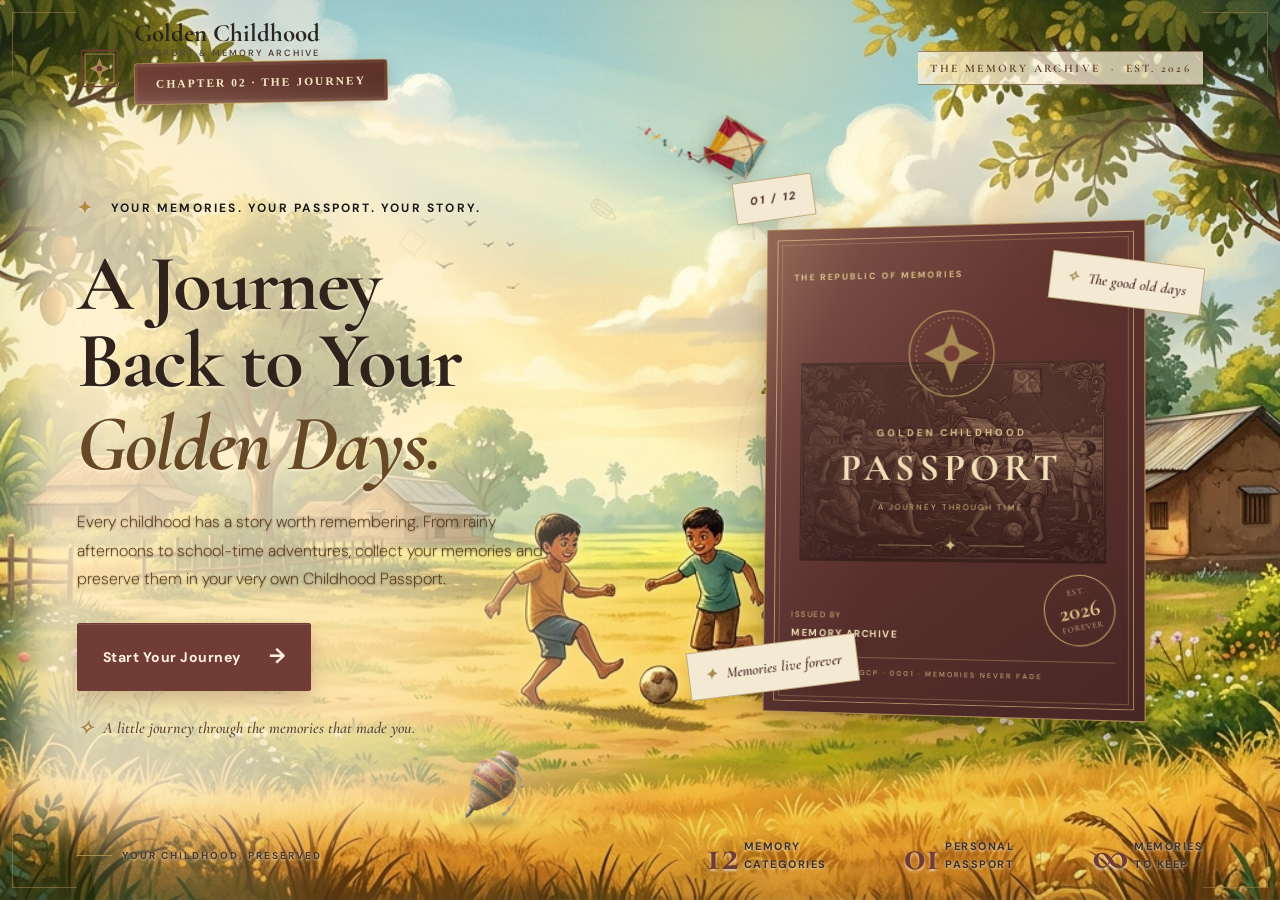
==== commit 57cf1c0c: "quiz animation update" ====
--- a/index.html
+++ b/index.html
@@ -112,6 +112,7 @@
             <div class="brand-text">
                 <span class="brand-name">Golden Childhood</span>
                 <span class="brand-subtitle">Passport & Memory Archive</span>
+                <span class="quiz-eyebrow">CHAPTER 02 · THE JOURNEY</span>
             </div>
 
         </a>
--- a/css/layout.css
+++ b/css/layout.css
@@ -1790,13 +1790,6 @@
         opacity .3s ease;
 }
 
-/* Child arrives */
-
-.journey-transition.child-arriving .journey-child {
-    opacity: 1;
-    transform: translateX(calc(50vw - 75px));
-}
-
 /* Child pushes the door */
 
 .journey-transition.child-pushing .journey-child {
@@ -2209,12 +2202,6 @@
     opacity: 0;
 }
 
-/* Child enters the scene */
-.journey-transition.child-arriving .journey-child {
-    opacity: 1;
-    transform: translateX(calc(-50% - 13vw));
-}
-
 /* Switch walking pose to pushing pose */
 .journey-transition.child-pushing .journey-child {
     opacity: 1;
@@ -2334,12 +2321,6 @@
     }
 }
 
-/* Scene 1: Walk from left to center */
-.journey-transition.child-arriving .journey-child {
-    opacity: 1;
-    transform: translateX(-50%);
-}
-
 /* Scene 2: Stop in front of the door */
 .journey-transition.child-stopped .journey-child {
     transform: translateX(-50%);
@@ -2424,3 +2405,115 @@
         transition-duration: .15s !important;
     }
 }
+
+/* ==========================================
+   GOLDEN CHILDHOOD PASSPORT
+   REALISTIC CHILD MOVEMENT - FIX VERSION 3.0
+========================================== */
+
+/* Keep the transition overlay as the positioning reference */
+.journey-transition {
+    position: fixed;
+    inset: 0;
+    overflow: hidden;
+    isolation: isolate;
+}
+
+/* Child container: JavaScript controls its position */
+.journey-transition .journey-child {
+    position: absolute !important;
+    z-index: 50 !important;
+
+    display: block !important;
+    visibility: visible !important;
+
+    transition: none !important;
+    animation: none !important;
+
+    transform-origin: bottom center !important;
+
+    pointer-events: none !important;
+    will-change: left, bottom, transform, opacity;
+}
+
+/* Frame image */
+.journey-transition .journey-child-frame {
+    display: block !important;
+
+    position: absolute !important;
+    inset: 0 !important;
+
+    width: 100% !important;
+    height: 100% !important;
+
+    object-fit: contain !important;
+    object-position: center bottom !important;
+
+    visibility: visible !important;
+    transition: none !important;
+    animation: none !important;
+}
+
+/* Slow, realistic double-door opening */
+.journey-transition .journey-door {
+    transition:
+        transform 2.5s cubic-bezier(.65, 0, .25, 1) !important;
+}
+
+/* Keep the golden light visible during the opening */
+.journey-transition.is-opening .journey-light,
+.journey-transition.is-opening .journey-door-glow {
+    transition:
+        opacity 2s ease,
+        transform 2.5s ease !important;
+}
+
+/* Keep child visible above the door */
+.journey-transition .journey-child {
+    filter: drop-shadow(0 8px 9px rgba(35, 20, 10, .25));
+}
+
+/* Mobile sizing */
+@media (max-width: 600px) {
+    .journey-transition .journey-child {
+        width: 125px !important;
+        height: 190px !important;
+    }
+}
+
+/* Respect reduced-motion preferences */
+@media (prefers-reduced-motion: reduce) {
+    .journey-transition .journey-door {
+        transition-duration: .1s !important;
+    }
+}
+/* JOURNEY CHILD - CORRECTED VERSION */
+.journey-child {
+    position: absolute;
+    left: 5%;
+    bottom: 7%;
+    width: clamp(130px, 14vw, 190px);
+    height: clamp(170px, 32vh, 260px);
+    z-index: 50;
+    display: block;
+    visibility: visible;
+    opacity: 1;
+    transform: translateX(-50%);
+    transform-origin: bottom center;
+    pointer-events: none;
+    will-change: left, bottom, transform, opacity;
+    filter: drop-shadow(0 8px 9px rgba(35, 20, 10, 0.25));
+}
+
+.journey-transition .journey-child-frame {
+    display: block !important;
+    position: absolute !important;
+    inset: 0 !important;
+    width: 100% !important;
+    height: 100% !important;
+    object-fit: contain !important;
+    object-position: center bottom !important;
+    visibility: visible !important;
+    transition: none !important;
+    animation: none !important;
+}
--- a/css/quiz.css
+++ b/css/quiz.css
@@ -590,3 +590,1605 @@
         transition: none;
     }
 }
+
+/* =========================================
+   QUIZ INTRO — CHILDHOOD SCRAPBOOK
+   Step 1 | Golden Childhood Passport
+========================================= */
+
+.quiz-intro {
+    position: relative;
+    isolation: isolate;
+    overflow: hidden;
+
+    padding: 46px 30px 42px;
+    margin: 0 0 30px;
+
+    border: 1px solid rgba(139, 105, 67, 0.28);
+    border-radius: 5px;
+
+    background:
+        linear-gradient(
+            135deg,
+            rgba(250, 241, 220, 0.94),
+            rgba(238, 220, 187, 0.90)
+        );
+
+    box-shadow:
+        0 12px 30px rgba(73, 48, 27, 0.10),
+        inset 0 0 35px rgba(143, 105, 59, 0.08);
+}
+
+/* Old scrapbook paper texture */
+.quiz-intro::before {
+    content: "";
+    position: absolute;
+    inset: 0;
+    z-index: -1;
+    pointer-events: none;
+
+    opacity: 0.22;
+
+    background-image:
+        radial-gradient(
+            circle at 15% 20%,
+            rgba(116, 79, 44, 0.22) 0 1px,
+            transparent 2px
+        ),
+        radial-gradient(
+            circle at 80% 70%,
+            rgba(116, 79, 44, 0.18) 0 1px,
+            transparent 2px
+        ),
+        repeating-linear-gradient(
+            0deg,
+            transparent 0 5px,
+            rgba(120, 87, 51, 0.035) 6px
+        );
+
+    background-size:
+        19px 19px,
+        27px 27px,
+        100% 100%;
+}
+
+/* Decorative scrapbook corner marks */
+.quiz-intro::after {
+    content: "✦   MEMORY COLLECTION   ✦";
+    position: absolute;
+    top: 15px;
+    left: 50%;
+    transform: translateX(-50%);
+
+    color: #92734e;
+    font-family: "DM Sans", sans-serif;
+    font-size: 9px;
+    font-weight: 700;
+    letter-spacing: 3px;
+    white-space: nowrap;
+    opacity: 0.75;
+}
+
+/* Intro eyebrow */
+.quiz-intro .quiz-eyebrow {
+    display: inline-block;
+    margin-top: 12px;
+    margin-bottom: 17px;
+
+    padding: 7px 13px;
+
+    color: #795536;
+    background: rgba(255, 249, 234, 0.72);
+
+    border: 1px dashed rgba(128, 91, 54, 0.48);
+    border-radius: 2px;
+
+    font-size: 10px;
+    letter-spacing: 2px;
+}
+
+/* Main heading */
+.quiz-intro h1 {
+    color: #493522;
+    font-family: "Cormorant Garamond", serif;
+    font-size: clamp(34px, 5vw, 48px);
+    font-weight: 700;
+    line-height: 1.12;
+    margin-bottom: 14px;
+}
+
+.quiz-intro h1 em {
+    color: #986b3d;
+    font-style: italic;
+}
+
+/* Intro description */
+.quiz-intro p {
+    max-width: 540px;
+    margin: 0 auto;
+
+    color: #76634d;
+    font-size: 14px;
+    line-height: 1.85;
+}
+
+/* Scrapbook tape effect */
+.quiz-intro {
+    background-image:
+        linear-gradient(
+            135deg,
+            rgba(250, 241, 220, 0.94),
+            rgba(238, 220, 187, 0.90)
+        );
+}
+
+/* Mobile adjustment */
+@media (max-width: 600px) {
+    .quiz-intro {
+        padding: 42px 18px 30px;
+        margin-bottom: 24px;
+    }
+
+    .quiz-intro::after {
+        font-size: 8px;
+        letter-spacing: 2px;
+    }
+
+    .quiz-intro .quiz-eyebrow {
+        font-size: 9px;
+        letter-spacing: 1.5px;
+    }
+
+    .quiz-intro h1 {
+        font-size: 34px;
+    }
+
+    .quiz-intro p {
+        font-size: 13px;
+    }
+}
+
+@media (prefers-reduced-motion: no-preference) {
+    .quiz-intro {
+        animation: scrapbookIntroAppear 0.55s ease-out both;
+    }
+
+    @keyframes scrapbookIntroAppear {
+        from {
+            opacity: 0;
+            transform: translateY(9px);
+        }
+        to {
+            opacity: 1;
+            transform: translateY(0);
+        }
+    }
+}
+
+/* Open Memory Book Button */
+
+.open-memory-book-button {
+    display: inline-flex;
+    align-items: center;
+    justify-content: center;
+    gap: 12px;
+
+    margin-top: 25px;
+    padding: 13px 25px;
+
+    color: #fff8e9;
+    background: #795536;
+
+    border: 1px solid #a8875c;
+    border-radius: 3px;
+
+    font-family: "DM Sans", sans-serif;
+    font-size: 12px;
+    font-weight: 700;
+    letter-spacing: 1px;
+
+    cursor: pointer;
+
+    box-shadow: 0 5px 13px rgba(73, 48, 27, 0.18);
+
+    transition:
+        background 0.25s ease,
+        transform 0.25s ease,
+        box-shadow 0.25s ease;
+}
+
+.open-memory-book-button:hover {
+    background: #5f4028;
+    transform: translateY(-2px);
+    box-shadow: 0 8px 17px rgba(73, 48, 27, 0.22);
+}
+
+.open-memory-book-button span {
+    font-size: 18px;
+    transition: transform 0.25s ease;
+}
+
+.open-memory-book-button:hover span {
+    transform: translateX(4px);
+}
+
+.open-memory-book-button:focus-visible {
+    outline: 3px solid #b99563;
+    outline-offset: 4px;
+}
+
+@media (max-width: 600px) {
+    .open-memory-book-button {
+        margin-top: 21px;
+        padding: 12px 20px;
+        font-size: 11px;
+    }
+}
+
+/* =========================================
+   CHAPTER 02 — FULL PAGE SCRAPBOOK BACKGROUND
+========================================= */
+
+.quiz-screen {
+    position: relative;
+
+    background:
+        linear-gradient(
+            rgba(48, 35, 23, 0.28),
+            rgba(48, 35, 23, 0.32)
+        ),
+        url("../assets/images/backgrounds/quiz-scrapbook.png")
+        center center / cover no-repeat;
+
+    background-attachment: fixed;
+}
+
+/* Keep quiz content above the background */
+.quiz-header,
+.quiz-container,
+.quiz-footer {
+    position: relative;
+    z-index: 1;
+}
+
+/* Mobile background adjustment */
+@media (max-width: 600px) {
+    .quiz-screen {
+        background-attachment: scroll;
+        background-position: center;
+    }
+}
+
+/* Chapter 02 — Intro and Quiz Journey */
+
+#quizJourney[hidden] {
+    display: none !important;
+}
+
+#quizIntro {
+    transition:
+        opacity 0.3s ease,
+        transform 0.3s ease;
+}
+
+#quizIntro.intro-completed {
+    display: none;
+}
+
+#quizJourney.journey-entering {
+    animation: memoryBookOpen 0.45s ease both;
+}
+
+@keyframes memoryBookOpen {
+    from {
+        opacity: 0;
+        transform: translateY(12px);
+    }
+
+    to {
+        opacity: 1;
+        transform: translateY(0);
+    }
+}
+
+/* =========================================
+   CHAPTER 02 — PREMIUM EDITORIAL DESIGN
+   GOLDEN CHILDHOOD PASSPORT
+========================================= */
+
+/* -----------------------------------------
+   01. CHAPTER BADGE
+----------------------------------------- */
+
+.quiz-eyebrow {
+    display: inline-flex;
+    align-items: center;
+    justify-content: center;
+    gap: 12px;
+
+    padding: 11px 21px;
+
+    border: 1px solid rgba(193, 155, 91, 0.75);
+    border-radius: 4px;
+
+    background: linear-gradient(
+        135deg,
+        #704036,
+        #593027
+    );
+
+    box-shadow:
+        0 5px 15px rgba(74, 42, 34, 0.18),
+        inset 0 0 0 3px rgba(255, 239, 207, 0.07);
+
+    color: #f7e6c3;
+
+    font-family: 'Cinzel', serif;
+    font-size: 0.72rem;
+    font-weight: 600;
+    letter-spacing: 2px;
+
+    transform: rotate(-1deg);
+}
+
+
+/* -----------------------------------------
+   02. QUIZ INTRO TYPOGRAPHY
+----------------------------------------- */
+
+.quiz-intro h1 {
+    font-family: 'Bodoni Moda', 'Cormorant Garamond', serif;
+
+    font-size: clamp(2.8rem, 5.5vw, 5rem);
+    font-weight: 600;
+    line-height: 1.08;
+    letter-spacing: -1.8px;
+
+    color: #38271f;
+    text-shadow: 0 2px 1px rgba(255, 246, 226, 0.35);
+}
+
+.quiz-intro h1 em {
+    font-family: 'Cormorant Garamond', serif;
+    font-weight: 600;
+    font-style: italic;
+
+    color: #854d3e;
+}
+
+.quiz-intro p {
+    max-width: 650px;
+    margin-left: auto;
+    margin-right: auto;
+
+    font-family: 'DM Sans', sans-serif;
+    font-size: 0.96rem;
+    line-height: 1.85;
+    font-weight: 400;
+
+    color: #665545;
+    letter-spacing: 0.15px;
+}
+
+
+/* -----------------------------------------
+   03. PROGRESS CARD
+----------------------------------------- */
+
+.quiz-progress-card {
+    border: 1px solid rgba(168, 138, 83, 0.48);
+    border-radius: 5px;
+
+    background:
+        linear-gradient(
+            145deg,
+            rgba(255, 249, 235, 0.96),
+            rgba(239, 226, 199, 0.95)
+        );
+
+    box-shadow:
+        0 12px 32px rgba(56, 43, 27, 0.15),
+        inset 0 0 0 4px rgba(255, 255, 255, 0.25);
+}
+
+.quiz-progress-top span {
+    font-family: 'Cinzel', serif;
+    font-size: 0.68rem;
+    font-weight: 600;
+    letter-spacing: 1.4px;
+    color: #704036;
+}
+
+.quiz-category-label {
+    font-family: 'DM Sans', sans-serif;
+    font-size: 0.68rem;
+    font-weight: 700;
+    letter-spacing: 1.8px;
+    color: #8b7658;
+}
+
+.quiz-category-name {
+    font-family: 'Cormorant Garamond', serif;
+    font-size: 1.35rem;
+    font-weight: 700;
+    color: #593027;
+}
+
+
+/* -----------------------------------------
+   04. QUESTION CARD
+----------------------------------------- */
+
+.question-card {
+    position: relative;
+
+    border: 1px solid rgba(168, 138, 83, 0.55);
+    border-radius: 5px;
+
+    background:
+        linear-gradient(
+            145deg,
+            rgba(255, 250, 239, 0.97),
+            rgba(242, 232, 211, 0.97)
+        );
+
+    box-shadow:
+        0 18px 45px rgba(48, 35, 23, 0.19),
+        inset 0 0 0 5px rgba(255, 255, 255, 0.22);
+}
+
+.question-card-top {
+    border-bottom: 1px solid rgba(168, 138, 83, 0.25);
+    padding-bottom: 18px;
+}
+
+.question-number {
+    font-family: 'Bodoni Moda', serif;
+    font-size: 2rem;
+    font-weight: 700;
+    color: #9b7545;
+}
+
+.question-tag {
+    font-family: 'Cinzel', serif;
+    font-size: 0.66rem;
+    font-weight: 600;
+    letter-spacing: 1.8px;
+    color: #8a5549;
+}
+
+.question-card h2 {
+    font-family: 'Cormorant Garamond', serif;
+    font-size: clamp(1.8rem, 3.5vw, 2.7rem);
+    font-weight: 700;
+    line-height: 1.22;
+
+    color: #392920;
+    letter-spacing: -0.3px;
+}
+
+.question-helper {
+    font-family: 'DM Sans', sans-serif;
+    font-size: 0.88rem;
+    line-height: 1.75;
+    color: #766652;
+}
+
+
+/* -----------------------------------------
+   05. ANSWER OPTIONS
+----------------------------------------- */
+
+.answer-list {
+    font-family: 'DM Sans', sans-serif;
+}
+
+.answer-list button,
+.answer-list label {
+    font-family: 'DM Sans', sans-serif;
+    transition:
+        background 0.22s ease,
+        border-color 0.22s ease,
+        transform 0.22s ease,
+        box-shadow 0.22s ease;
+}
+
+.answer-list button:hover,
+.answer-list label:hover {
+    transform: translateY(-2px);
+}
+
+
+/* -----------------------------------------
+   06. PERSONAL MEMORY JOURNAL
+----------------------------------------- */
+
+.personal-memory-box {
+    border: 1px dashed rgba(168, 138, 83, 0.65);
+    border-radius: 4px;
+
+    background: rgba(229, 212, 179, 0.23);
+    padding: 18px;
+}
+
+.personal-memory-box label {
+    font-family: 'Cormorant Garamond', serif;
+    font-size: 1.2rem;
+    font-weight: 700;
+    color: #704036;
+}
+
+.personal-memory-box label small {
+    font-family: 'Cinzel', serif;
+    font-size: 0.58rem;
+    letter-spacing: 1px;
+    color: #987849;
+}
+
+.personal-memory-box textarea {
+    font-family: 'Cormorant Garamond', serif;
+    font-size: 1.12rem;
+    line-height: 1.7;
+    color: #443329;
+}
+
+
+/* -----------------------------------------
+   07. NAVIGATION BUTTONS
+----------------------------------------- */
+
+.quiz-next-button {
+    background: linear-gradient(
+        135deg,
+        #704036,
+        #593027
+    );
+
+    border: 1px solid #a88a53;
+    border-radius: 4px;
+
+    color: #f7e6c3;
+
+    font-family: 'Cinzel', serif;
+    font-size: 0.72rem;
+    font-weight: 600;
+    letter-spacing: 1.1px;
+
+    box-shadow: 0 5px 14px rgba(74, 42, 34, 0.18);
+
+    transition: all 0.25s ease;
+}
+
+.quiz-next-button:hover:not(:disabled) {
+    background: linear-gradient(
+        135deg,
+        #845044,
+        #67392f
+    );
+
+    box-shadow: 0 8px 20px rgba(74, 42, 34, 0.25);
+    transform: translateY(-2px);
+}
+
+.quiz-previous-button {
+    font-family: 'DM Sans', sans-serif;
+    font-weight: 600;
+    color: #704036;
+    border-radius: 4px;
+    transition: all 0.25s ease;
+}
+
+
+/* -----------------------------------------
+   08. BOTTOM NOTE & FOOTER
+----------------------------------------- */
+
+.quiz-bottom-note {
+    font-family: 'Cormorant Garamond', serif;
+    font-size: 1.15rem;
+    font-style: italic;
+    font-weight: 600;
+    letter-spacing: 0.3px;
+    color: #f5e7ca;
+}
+
+.quiz-footer {
+    font-family: 'Cinzel', serif;
+    font-size: 0.62rem;
+    font-weight: 600;
+    letter-spacing: 1.8px;
+    color: #f2dfba;
+}
+
+
+/* -----------------------------------------
+   09. RESPONSIVE TYPOGRAPHY
+----------------------------------------- */
+
+@media (max-width: 600px) {
+
+    .quiz-eyebrow {
+        gap: 8px;
+        padding: 9px 13px;
+        font-size: 0.59rem;
+        letter-spacing: 1.3px;
+    }
+
+    .quiz-intro h1 {
+        font-size: clamp(2.5rem, 11vw, 3.5rem);
+        letter-spacing: -0.8px;
+    }
+
+    .question-card h2 {
+        font-size: 1.85rem;
+    }
+
+    .question-number {
+        font-size: 1.65rem;
+    }
+
+    .quiz-progress-top span {
+        font-size: 0.57rem;
+        letter-spacing: 0.8px;
+    }
+
+}
+/* =========================================
+   CHAPTER 02 — FORCE PREMIUM BADGE STYLE
+========================================= */
+
+.quiz-intro .quiz-eyebrow {
+    display: inline-flex !important;
+    align-items: center !important;
+    justify-content: center !important;
+    gap: 12px !important;
+
+    padding: 11px 21px !important;
+
+    border: 1px solid rgba(193, 155, 91, 0.75) !important;
+    border-radius: 4px !important;
+
+    background: linear-gradient(
+        135deg,
+        #704036,
+        #593027
+    ) !important;
+
+    box-shadow:
+        0 5px 15px rgba(74, 42, 34, 0.18),
+        inset 0 0 0 3px rgba(255, 239, 207, 0.07) !important;
+
+    color: #f7e6c3 !important;
+
+    font-family: 'Cinzel', serif !important;
+    font-size: 0.78rem !important;
+    font-weight: 600 !important;
+    letter-spacing: 2.5px !important;
+    line-height: 1.4 !important;
+
+    text-transform: uppercase !important;
+    text-decoration: none !important;
+
+    border-style: solid !important;
+    transform: rotate(-1deg) !important;
+
+    opacity: 1 !important;
+}
+
+/* =========================================
+   QUIZ ENGINE 3.0 — 8 QUESTIONS PER PAGE
+========================================= */
+
+.question-card {
+    padding: 0 !important;
+    overflow: visible;
+}
+
+.quiz-page-content {
+    display: flex;
+    flex-direction: column;
+    gap: 26px;
+}
+
+/* -----------------------------------------
+   CATEGORY CINEMATIC HERO
+----------------------------------------- */
+
+.quiz-page-hero {
+    position: relative;
+    min-height: 270px;
+    overflow: hidden;
+    isolation: isolate;
+
+    display: flex;
+    align-items: flex-end;
+
+    padding: 30px;
+
+    border: 1px solid rgba(193, 155, 91, 0.55);
+    border-radius: 7px;
+
+    background: #593c2d;
+
+    box-shadow: 0 10px 28px rgba(54, 35, 21, 0.16);
+}
+
+.quiz-page-hero-image {
+    position: absolute;
+    inset: 0;
+    z-index: -2;
+
+    width: 100%;
+    height: 100%;
+
+    object-fit: cover;
+    object-position: center;
+
+    transition: transform 1s ease;
+}
+
+.quiz-page-hero:hover .quiz-page-hero-image {
+    transform: scale(1.035);
+}
+
+.quiz-page-hero-overlay {
+    position: absolute;
+    inset: 0;
+    z-index: -1;
+
+    background:
+        linear-gradient(
+            90deg,
+            rgba(37, 25, 18, 0.83),
+            rgba(37, 25, 18, 0.35)
+        ),
+        linear-gradient(
+            0deg,
+            rgba(37, 25, 18, 0.5),
+            transparent 80%
+        );
+}
+
+.quiz-page-hero-content {
+    max-width: 650px;
+    color: #fff0d2;
+}
+
+.quiz-page-eyebrow {
+    display: inline-block;
+    margin-bottom: 13px;
+
+    color: #e6c58d;
+
+    font-family: 'Cinzel', serif;
+    font-size: 0.67rem;
+    font-weight: 600;
+    letter-spacing: 2.5px;
+}
+
+.quiz-page-hero-content h2 {
+    margin: 0 0 8px;
+
+    color: #fff0d2;
+
+    font-family: 'Cormorant Garamond', serif;
+    font-size: clamp(2.1rem, 4vw, 3.2rem);
+    font-weight: 600;
+    line-height: 1.05;
+}
+
+.quiz-page-hero-content p {
+    margin: 0 0 16px;
+
+    color: rgba(255, 240, 210, 0.85);
+
+    font-family: 'DM Sans', sans-serif;
+    font-size: 0.9rem;
+}
+
+.quiz-page-indicator {
+    color: #e6c58d;
+
+    font-family: 'Cinzel', serif;
+    font-size: 0.68rem;
+    letter-spacing: 2px;
+}
+
+/* -----------------------------------------
+   QUESTION GRID
+----------------------------------------- */
+
+.quiz-page-questions {
+    display: grid;
+    grid-template-columns: repeat(2, minmax(0, 1fr));
+    gap: 22px;
+}
+
+.quiz-question-item {
+    min-width: 0;
+    padding: 20px;
+
+    border: 1px solid rgba(168, 138, 83, 0.35);
+    border-radius: 6px;
+
+    background:
+        linear-gradient(
+            145deg,
+            rgba(255, 250, 235, 0.97),
+            rgba(239, 227, 201, 0.97)
+        );
+
+    box-shadow: 0 5px 16px rgba(66, 46, 26, 0.08);
+
+    transition:
+        border-color 0.25s ease,
+        box-shadow 0.25s ease,
+        transform 0.25s ease;
+}
+
+.quiz-question-item:hover {
+    border-color: rgba(168, 138, 83, 0.75);
+    box-shadow: 0 9px 22px rgba(66, 46, 26, 0.12);
+}
+
+.quiz-question-item.question-answered {
+    border-color: rgba(101, 113, 91, 0.65);
+}
+
+/* -----------------------------------------
+   QUESTION HEADING
+----------------------------------------- */
+
+.quiz-question-heading {
+    display: flex;
+    align-items: center;
+    justify-content: space-between;
+    gap: 10px;
+
+    padding-bottom: 12px;
+    margin-bottom: 14px;
+
+    border-bottom: 1px solid rgba(168, 138, 83, 0.3);
+}
+
+.quiz-question-heading .question-number {
+    display: flex;
+    align-items: center;
+    justify-content: center;
+
+    width: 37px;
+    height: 37px;
+    flex-shrink: 0;
+
+    border: 1px solid #b28c56;
+    border-radius: 50%;
+
+    color: #956c3d;
+
+    font-family: 'Cormorant Garamond', serif;
+    font-size: 1.3rem;
+    font-weight: 700;
+}
+
+.quiz-question-heading .question-tag {
+    color: #97744c;
+
+    font-family: 'Cinzel', serif;
+    font-size: 0.58rem;
+    font-weight: 600;
+    letter-spacing: 1.3px;
+
+    text-align: right;
+}
+
+/* -----------------------------------------
+   QUESTION IMAGE + DETAILS
+----------------------------------------- */
+
+.quiz-question-content {
+    display: grid;
+    grid-template-columns: 135px minmax(0, 1fr);
+    align-items: start;
+    gap: 17px;
+}
+
+.quiz-question-visual {
+    position: relative;
+    overflow: hidden;
+
+    width: 100%;
+    min-height: 145px;
+
+    border: 1px solid rgba(168, 138, 83, 0.55);
+    border-radius: 5px;
+
+    background: #c8b18a;
+}
+
+.quiz-question-image {
+    display: block;
+
+    width: 100%;
+    height: 145px;
+
+    object-fit: cover;
+    object-position: center;
+
+    transition: transform 0.5s ease;
+}
+
+.quiz-question-item:hover .quiz-question-image {
+    transform: scale(1.05);
+}
+
+.quiz-visual-caption {
+    position: absolute;
+    left: 0;
+    right: 0;
+    bottom: 0;
+
+    padding: 6px 4px;
+
+    background: rgba(45, 30, 20, 0.72);
+
+    color: #f4dfb8;
+
+    font-family: 'Cinzel', serif;
+    font-size: 0.48rem;
+    letter-spacing: 1px;
+    text-align: center;
+}
+
+.quiz-question-details {
+    min-width: 0;
+}
+
+.quiz-question-title {
+    margin: 0 0 9px;
+
+    color: #3c2b21;
+
+    font-family: 'Cormorant Garamond', serif;
+    font-size: 1.45rem;
+    font-weight: 700;
+    line-height: 1.25;
+}
+
+.quiz-question-details .question-helper {
+    margin: 0 0 12px;
+
+    color: #786b59;
+
+    font-family: 'DM Sans', sans-serif;
+    font-size: 0.78rem;
+    line-height: 1.5;
+}
+
+/* -----------------------------------------
+   ANSWER OPTIONS
+----------------------------------------- */
+
+.quiz-question-item .answer-list {
+    display: flex;
+    flex-direction: column;
+    gap: 7px;
+
+    margin-top: 12px;
+}
+
+.quiz-question-item .answer-option {
+    display: flex;
+    align-items: center;
+    gap: 10px;
+
+    width: 100%;
+    padding: 9px 11px;
+
+    border: 1px solid rgba(168, 138, 83, 0.3);
+    border-radius: 4px;
+
+    background: rgba(255, 252, 241, 0.75);
+
+    color: #514638;
+
+    font-family: 'DM Sans', sans-serif;
+    font-size: 0.79rem;
+    text-align: left;
+
+    cursor: pointer;
+
+    transition:
+        background 0.2s ease,
+        border-color 0.2s ease,
+        transform 0.2s ease;
+}
+
+.quiz-question-item .answer-option:hover {
+    border-color: #a88a53;
+    background: #f4e8ce;
+    transform: translateX(3px);
+}
+
+.quiz-question-item .answer-option.selected {
+    border-color: #8b6040;
+    background: #ead9b8;
+    color: #593027;
+}
+
+.quiz-question-item .answer-label {
+    line-height: 1.4;
+}
+
+/* -----------------------------------------
+   PERSONAL MEMORY
+----------------------------------------- */
+
+.quiz-question-item .personal-memory-box {
+    margin-top: 16px;
+    padding-top: 12px;
+
+    border-top: 1px dashed rgba(168, 138, 83, 0.45);
+}
+
+.quiz-question-item .personal-memory-box label {
+    display: flex;
+    align-items: center;
+    flex-wrap: wrap;
+    gap: 6px;
+
+    margin-bottom: 8px;
+
+    color: #78583a;
+
+    font-family: 'Cormorant Garamond', serif;
+    font-size: 1rem;
+    font-weight: 700;
+}
+
+.quiz-question-item .personal-memory-box label small {
+    color: #a18a6c;
+
+    font-family: 'DM Sans', sans-serif;
+    font-size: 0.58rem;
+    letter-spacing: 1px;
+}
+
+.quiz-question-item .personal-memory-box textarea {
+    width: 100%;
+    min-height: 65px;
+    resize: vertical;
+
+    padding: 10px;
+
+    border: 1px solid rgba(168, 138, 83, 0.35);
+    border-radius: 4px;
+
+    background: rgba(255, 252, 241, 0.7);
+
+    color: #514638;
+
+    font-family: 'DM Sans', sans-serif;
+    font-size: 0.78rem;
+    line-height: 1.5;
+
+    outline: none;
+}
+
+.quiz-question-item .personal-memory-box textarea:focus {
+    border-color: #a88a53;
+    box-shadow: 0 0 0 2px rgba(168, 138, 83, 0.1);
+}
+
+/* -----------------------------------------
+   PAGE NAVIGATION
+----------------------------------------- */
+
+.quiz-page-navigation {
+    display: flex;
+    align-items: center;
+    justify-content: space-between;
+    gap: 15px;
+
+    padding-top: 22px;
+    margin-top: 5px;
+
+    border-top: 1px solid rgba(168, 138, 83, 0.35);
+}
+
+.quiz-page-count {
+    color: #8a7051;
+
+    font-family: 'Cinzel', serif;
+    font-size: 0.68rem;
+    letter-spacing: 1.5px;
+}
+
+.quiz-page-navigation button {
+    min-height: 45px;
+}
+
+.quiz-page-navigation button:disabled {
+    opacity: 0.45;
+    cursor: not-allowed;
+    transform: none;
+}
+
+.quiz-page-note {
+    margin: 0;
+
+    color: #87745b;
+
+    font-family: 'Cormorant Garamond', serif;
+    font-size: 1rem;
+    font-style: italic;
+    text-align: center;
+}
+
+/* -----------------------------------------
+   PAGE & CATEGORY ANIMATIONS
+----------------------------------------- */
+
+.quiz-page-entering {
+    animation: quizPageReveal 0.45s ease both;
+}
+
+.category-transition {
+    animation: categoryMemoryReveal 0.75s ease both;
+}
+
+@keyframes quizPageReveal {
+    from {
+        opacity: 0;
+        transform: translateY(15px);
+    }
+
+    to {
+        opacity: 1;
+        transform: translateY(0);
+    }
+}
+
+@keyframes categoryMemoryReveal {
+    from {
+        opacity: 0.5;
+        transform: scale(0.98);
+        filter: brightness(0.7);
+    }
+
+    to {
+        opacity: 1;
+        transform: scale(1);
+        filter: brightness(1);
+    }
+}
+
+/* -----------------------------------------
+   MOBILE RESPONSIVE
+----------------------------------------- */
+
+@media (max-width: 850px) {
+
+    .quiz-page-questions {
+        grid-template-columns: 1fr;
+    }
+
+}
+
+@media (max-width: 600px) {
+
+    .quiz-page-hero {
+        min-height: 205px;
+        padding: 20px;
+    }
+
+    .quiz-page-hero-content h2 {
+        font-size: 2.15rem;
+    }
+
+    .quiz-question-item {
+        padding: 15px;
+    }
+
+    .quiz-question-content {
+        grid-template-columns: 100px minmax(0, 1fr);
+        gap: 12px;
+    }
+
+    .quiz-question-visual {
+        min-height: 120px;
+    }
+
+    .quiz-question-image {
+        height: 120px;
+    }
+
+    .quiz-question-title {
+        font-size: 1.25rem;
+    }
+
+    .quiz-page-navigation {
+        flex-wrap: wrap;
+    }
+
+    .quiz-page-count {
+        order: -1;
+        width: 100%;
+        text-align: center;
+    }
+
+}
+
+@media (max-width: 420px) {
+
+    .quiz-question-content {
+        grid-template-columns: 1fr;
+    }
+
+    .quiz-question-visual {
+        min-height: 170px;
+    }
+
+    .quiz-question-image {
+        height: 170px;
+    }
+
+}
+
+@media (prefers-reduced-motion: reduce) {
+
+    .quiz-page-entering,
+    .category-transition {
+        animation: none;
+    }
+
+    .quiz-question-image,
+    .quiz-page-hero-image {
+        transition: none;
+    }
+
+}
+
+/* =========================================
+   QUIZ COMPACT LAYOUT — TYPOGRAPHY FIX
+========================================= */
+
+/* Reduce spacing between question cards */
+.quiz-page-questions {
+    gap: 14px;
+}
+
+/* Compact question card */
+.quiz-question-item {
+    padding: 14px;
+    border-radius: 5px;
+}
+
+/* Question heading */
+.quiz-question-heading {
+    padding-bottom: 8px;
+    margin-bottom: 10px;
+}
+
+.quiz-question-heading .question-number {
+    width: 29px;
+    height: 29px;
+    font-size: 1rem;
+}
+
+.quiz-question-heading .question-tag {
+    font-size: 0.55rem;
+}
+
+/* Question image and text layout */
+.quiz-question-content {
+    grid-template-columns: 105px minmax(0, 1fr);
+    gap: 13px;
+}
+
+/* Smaller image */
+.quiz-question-visual {
+    min-height: 105px;
+}
+
+.quiz-question-image {
+    height: 105px;
+}
+
+/* NORMAL QUESTION FONT */
+.quiz-question-title {
+    margin: 0 0 6px;
+    font-family: 'DM Sans', sans-serif;
+    font-size: 0.98rem;
+    font-weight: 600;
+    line-height: 1.5;
+    letter-spacing: 0;
+}
+
+/* Helper text */
+.quiz-question-details .question-helper {
+    margin-bottom: 8px;
+    font-size: 0.75rem;
+    line-height: 1.45;
+}
+
+/* Answer options */
+.quiz-question-item .answer-list {
+    gap: 5px;
+    margin-top: 9px;
+}
+
+.quiz-question-item .answer-option {
+    padding: 7px 9px;
+    gap: 8px;
+    font-size: 0.76rem;
+    line-height: 1.4;
+}
+
+/* Personal memory */
+.quiz-question-item .personal-memory-box {
+    margin-top: 10px;
+    padding-top: 9px;
+}
+
+.quiz-question-item .personal-memory-box label {
+    margin-bottom: 6px;
+    font-family: 'DM Sans', sans-serif;
+    font-size: 0.78rem;
+}
+
+.quiz-question-item .personal-memory-box textarea {
+    min-height: 48px;
+    padding: 8px;
+    font-size: 0.74rem;
+}
+
+/* Page hero */
+.quiz-page-hero {
+    min-height: 190px;
+    padding: 22px;
+}
+
+.quiz-page-hero-content h2 {
+    font-size: clamp(1.8rem, 3vw, 2.5rem);
+}
+
+.quiz-page-hero-content p {
+    margin-bottom: 10px;
+    font-size: 0.82rem;
+}
+
+/* Page navigation */
+.quiz-page-navigation {
+    padding-top: 14px;
+    margin-top: 0;
+}
+
+/* Tablet */
+@media (max-width: 850px) {
+    .quiz-question-content {
+        grid-template-columns: 100px minmax(0, 1fr);
+    }
+}
+
+/* Mobile */
+@media (max-width: 600px) {
+    .quiz-page-questions {
+        gap: 12px;
+    }
+
+    .quiz-question-item {
+        padding: 12px;
+    }
+
+    .quiz-question-content {
+        grid-template-columns: 85px minmax(0, 1fr);
+        gap: 10px;
+    }
+
+    .quiz-question-visual {
+        min-height: 95px;
+    }
+
+    .quiz-question-image {
+        height: 95px;
+    }
+
+    .quiz-question-title {
+        font-size: 0.9rem;
+    }
+
+    .quiz-question-item .answer-option {
+        font-size: 0.73rem;
+    }
+}
+
+/* Very small mobile */
+@media (max-width: 420px) {
+    .quiz-question-content {
+        grid-template-columns: 1fr;
+    }
+
+    .quiz-question-visual {
+        min-height: 130px;
+    }
+
+    .quiz-question-image {
+        height: 130px;
+    }
+}
+/* =========================================
+   GOLDEN CHILDHOOD PASSPORT
+   COMPACT SQUARE QUESTION CARDS
+========================================= */
+
+/* Question grid */
+.quiz-page-questions {
+    display: grid;
+    grid-template-columns: repeat(2, minmax(0, 1fr));
+    gap: 18px;
+    align-items: stretch;
+}
+
+/* Individual question card */
+.quiz-question-item {
+    position: relative;
+    min-width: 0;
+    min-height: 245px;
+    padding: 17px;
+    border-radius: 18px;
+    overflow: hidden;
+
+    display: flex;
+    flex-direction: column;
+    justify-content: flex-start;
+
+    background: rgba(255, 252, 243, 0.96);
+    border: 1px solid rgba(166, 129, 72, 0.25);
+    box-shadow: 0 5px 16px rgba(65, 43, 22, 0.07);
+
+    transition:
+        transform 0.3s ease,
+        box-shadow 0.3s ease,
+        border-color 0.3s ease;
+}
+
+/* Subtle hover animation */
+.quiz-question-item:hover {
+    transform: translateY(-5px);
+    border-color: rgba(166, 129, 72, 0.55);
+    box-shadow: 0 12px 25px rgba(65, 43, 22, 0.13);
+}
+
+/* Question content */
+.quiz-question-content {
+    display: flex;
+    align-items: center;
+    gap: 13px;
+    margin-bottom: 12px;
+}
+
+/* Question image */
+.quiz-question-image {
+    width: 88px;
+    height: 88px;
+    min-width: 88px;
+    object-fit: cover;
+    border-radius: 13px;
+}
+
+/* Question title — normal font size */
+.quiz-question-title {
+    margin: 0;
+    font-family: "DM Sans", sans-serif;
+    font-size: 0.24rem;
+    font-weight: 600;
+    line-height: 1.45;
+    letter-spacing: 0;
+    color: #493827;
+}
+
+/* Question number / category label */
+.quiz-question-number,
+.quiz-question-tag {
+    font-size: 0.7rem;
+    line-height: 1.3;
+    margin-bottom: 6px;
+}
+
+/* Answer options */
+.quiz-question-item .answer-option,
+.quiz-question-item label {
+    font-size: 0.84rem;
+    line-height: 1.4;
+}
+
+/* Personal memory input */
+.quiz-question-item textarea,
+.quiz-question-item input {
+    font-size: 0.82rem;
+}
+
+/* =========================================
+   PAGE TRANSITION ANIMATION
+========================================= */
+
+@keyframes quizPageEnter {
+    from {
+        opacity: 0;
+        transform: translateY(22px) scale(0.985);
+        filter: blur(3px);
+    }
+
+    to {
+        opacity: 1;
+        transform: translateY(0) scale(1);
+        filter: blur(0);
+    }
+}
+
+/* JS থেকে এই class যোগ করলে animation চলবে */
+.quiz-page-questions.page-enter {
+    animation: quizPageEnter 0.55s cubic-bezier(0.22, 1, 0.36, 1) both;
+}
+
+/* Mobile */
+@media (max-width: 700px) {
+    .quiz-page-questions {
+        grid-template-columns: 1fr;
+        gap: 13px;
+    }
+
+    .quiz-question-item {
+        min-height: 0;
+        padding: 14px;
+        border-radius: 16px;
+    }
+
+    .quiz-question-image {
+        width: 76px;
+        height: 76px;
+        min-width: 76px;
+    }
+
+    .quiz-question-title {
+        font-size: 0.2rem;
+    }
+}
+
+@media (prefers-reduced-motion: reduce) {
+    .quiz-question-item,
+    .quiz-page-questions.page-enter {
+        animation: none !important;
+        transition: none !important;
+    }
+}
+/* FORCE NORMAL QUESTION FONT SIZE */
+
+.quiz-page-questions .quiz-question-item .quiz-question-title,
+.quiz-page-questions .quiz-question-item h2,
+.quiz-page-questions .quiz-question-item h3 {
+    font-size: 15px !important;
+    font-weight: 600 !important;
+    line-height: 1.5 !important;
+    letter-spacing: 0 !important;
+}
+
+.quiz-page-questions .quiz-question-item p {
+    font-size: 13px !important;
+    line-height: 1.5 !important;
+}
+
+.quiz-page-questions .quiz-question-item {
+    min-height: 0 !important;
+}
+/* Actual Question Text */
+#questionText {
+    font-size: 15px !important;
+    font-weight: 600 !important;
+    line-height: 1.5 !important;
+    letter-spacing: 0 !important;
+}
+
+#questionCard #questionText {
+    font-size: 15px !important;
+}
--- a/css/profile.css
+++ b/css/profile.css
@@ -15,23 +15,14 @@
     min-height: 100vh;
     overflow: hidden;
     padding: 35px 6% 30px;
-    background:
-        radial-gradient(
-            ellipse at 8% 12%,
-            rgba(177, 126, 65, 0.16),
-            transparent 32%
-        ),
-        radial-gradient(
-            ellipse at 92% 78%,
-            rgba(112, 64, 54, 0.12),
-            transparent 34%
-        ),
-        linear-gradient(
-            135deg,
-            #f8f0e2 0%,
-            #f1e5d2 48%,
-            #eadbc3 100%
-        );
+   background:
+    linear-gradient(
+        135deg,
+        rgba(248, 240, 226, 0.72),
+        rgba(241, 229, 210, 0.62)
+    ),
+    url("../assets/images/backgrounds/childhood-world.png")
+        center / cover no-repeat;
     color: #3d2c20;
 }
 
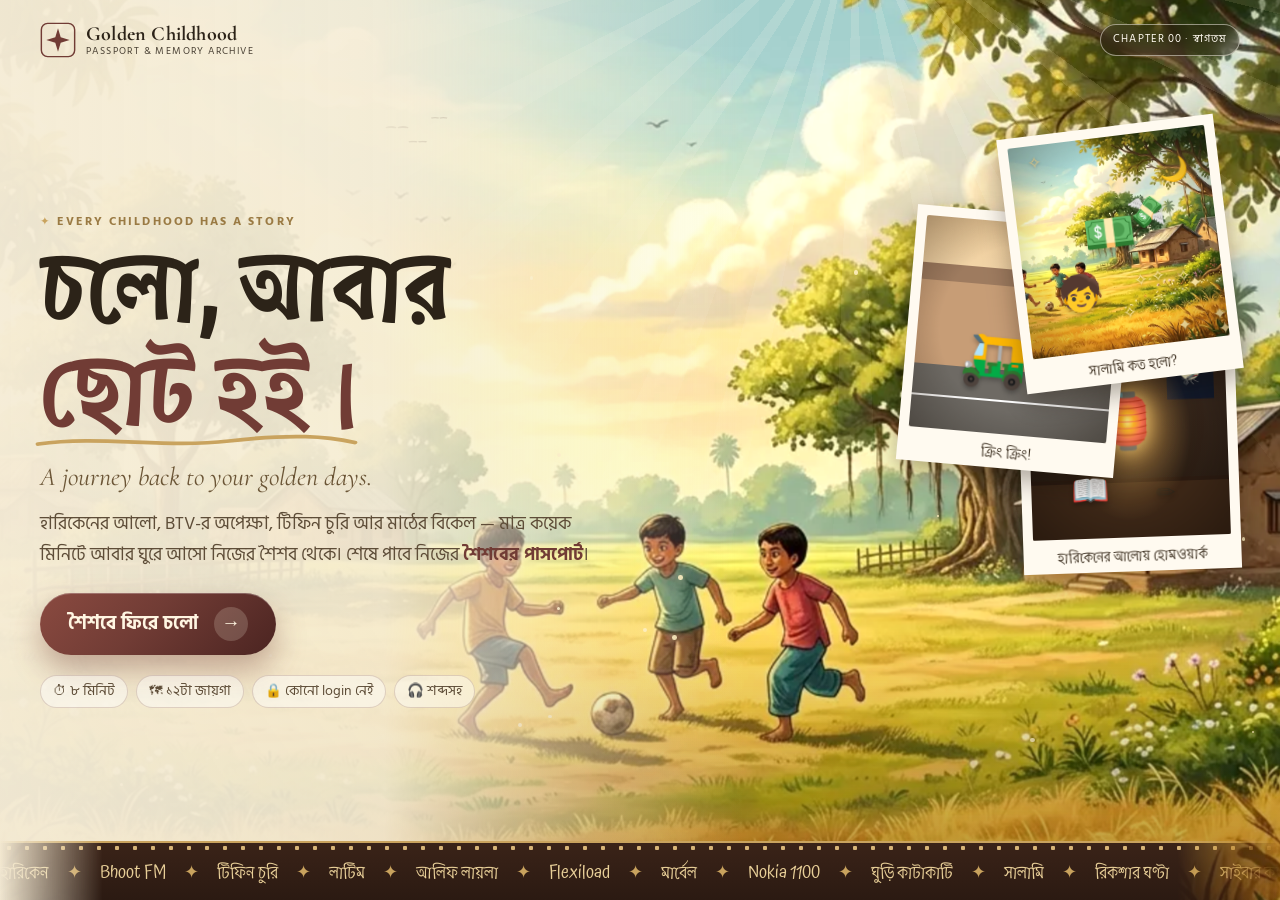
==== commit 670c61d2: "project  updated" ====
--- a/index.html
+++ b/index.html
@@ -1,8 +1,9 @@
 
 <!DOCTYPE html>
-<html lang="en">
+<html lang="bn">
 <head>
     <meta charset="UTF-8">
+    <link rel="icon" href="data:image/svg+xml,%3Csvg xmlns=%22http://www.w3.org/2000/svg%22 viewBox=%220 0 100 100%22%3E%3Crect width=%22100%22 height=%22100%22 rx=%2218%22 fill=%22%23713c35%22/%3E%3Cpath d=%22M50 18L57 43L82 50L57 57L50 82L43 57L18 50L43 43Z%22 fill=%22%23d9bd7e%22/%3E%3C/svg%3E">
     <meta name="viewport" content="width=device-width, initial-scale=1.0">
 
     <title>Golden Childhood Passport</title>
@@ -13,7 +14,7 @@
     <link rel="preconnect" href="https://fonts.googleapis.com">
     <link rel="preconnect" href="https://fonts.gstatic.com" crossorigin>
 
-    <link href="https://fonts.googleapis.com/css2?family=Cormorant+Garamond:wght@400;500;600;700&family=DM+Sans:wght@400;500;600;700;800&display=swap"
+    <link href="https://fonts.googleapis.com/css2?family=Cormorant+Garamond:wght@400;500;600;700&family=DM+Sans:wght@400;500;600;700;800&family=Atma:wght@400;500;600&family=Hind+Siliguri:wght@400;500;600;700&display=swap"
           rel="stylesheet">
 
     <link rel="stylesheet" href="css/variables.css">
@@ -21,280 +22,103 @@
     <link rel="stylesheet" href="css/layout.css">
     <link rel="stylesheet" href="css/components.css">
     <link rel="stylesheet" href="css/quiz.css">
-    <link rel="stylesheet" href="css/passport.css">
     <link rel="stylesheet" href="css/responsive.css">
     <link rel="stylesheet" href="css/profile.css">
+    <link rel="stylesheet" href="css/application.css">
+    <link rel="stylesheet" href="css/scenes.css">
+    <link rel="stylesheet" href="css/welcome.css">
+    <link rel="stylesheet" href="css/door.css">
 </head>
 
 <body>
 
 <div class="paper-grain"></div>
 
-<div class="corner-decoration corner-top-left"></div>
-<div class="corner-decoration corner-top-right"></div>
-<div class="corner-decoration corner-bottom-left"></div>
-<div class="corner-decoration corner-bottom-right"></div>
-
-<main class="welcome-page">
-
-    <!-- =====================================
-         CHILDHOOD WORLD ANIMATION LAYER
-    ====================================== -->
-
-    <div class="childhood-sunlight" aria-hidden="true"></div>
-
-    <div class="childhood-world" aria-hidden="true">
-
-        <!-- Realistic flying kite -->
-        <div class="memory-kite"></div>
-
-<!-- REALISTIC LATIM ANIMATION -->
-<div class="latim-ground" aria-hidden="true">
-
-    <div class="latim-precess">
-
-        <div class="latim-wobble">
-
-            <img
-                class="memory-latim"
-                src="assets/images/decorations/traditional-latim.png"
-                alt=""
-                draggable="false"
-            >
-
-        </div>
-
-    </div>
-
-    <div class="latim-shadow"></div>
-
-</div>
-
-
-        <!-- Existing childhood paper plane -->
-        <div class="memory-plane"></div>
-
-        <!-- Childhood running silhouette -->
-        <div class="childhood-runner"></div>
-
-        <!-- Floating golden memory particles -->
-        <div class="memory-particle"></div>
-        <div class="memory-particle"></div>
-        <div class="memory-particle"></div>
-
-    </div>
-
-
-    <!-- HEADER -->
-    <header class="site-header">
-
-        <a href="#" class="brand">
-
-            <div class="brand-mark">
-                <svg viewBox="0 0 50 50" fill="none"
-                     xmlns="http://www.w3.org/2000/svg">
-
-                    <rect x="5" y="5" width="40" height="40"
-                          rx="2" stroke="#713C35" stroke-width="1.5"/>
-
-                    <rect x="9" y="9" width="32" height="32"
-                          stroke="#A88A53" stroke-width="1"/>
-
-                    <path d="M25 13L28 21L36 25L28 29L25 37L22 29L14 25L22 21L25 13Z"
-                          fill="#A88A53"/>
-
-                    <circle cx="25" cy="25" r="3"
-                            fill="#713C35"/>
-
-                </svg>
+<!-- =====================================================
+     CHAPTER 00 — WELCOME
+====================================================== -->
+<main class="w-welcome" id="welcome">
+
+    <!-- 1. "time rewinds" intro (once per visit) -->
+    <div class="w-rewind" id="rewind" aria-hidden="true">
+        <div class="w-rewind-light"></div>
+        <div class="w-rewind-clock"><i class="h"></i><i class="m"></i><span></span></div>
+        <div class="w-rewind-year" id="rewindYear">২০২৬</div>
+        <p class="w-rewind-text" id="rewindText">সময় পেছনে যাচ্ছে…</p>
+        <button class="w-rewind-skip" id="rewindSkip" type="button">এড়িয়ে যাও ↠</button>
+    </div>
+    <div class="w-flash" aria-hidden="true"></div>
+
+    <!-- 2. the living picture -->
+    <div class="w-scene" id="wScene" aria-hidden="true">
+        <div class="w-photo" id="wPhoto"></div>
+        <div class="w-rays"></div>
+        <div class="w-dust" id="wDust"></div>
+        <div class="w-birds"><i></i><i></i><i></i></div>
+        <div class="w-scrim"></div>
+    </div>
+
+    <!-- 3. header -->
+    <header class="w-header">
+        <a href="#" class="w-brand" aria-label="Golden Childhood">
+            <span class="w-brand-mark">
+                <svg viewBox="0 0 40 40" aria-hidden="true"><rect x="1.5" y="1.5" width="37" height="37" rx="7" fill="none" stroke="currentColor" stroke-width="1.6"/><path d="M20 7 L23 17 L33 20 L23 23 L20 33 L17 23 L7 20 L17 17 Z" fill="currentColor"/></svg>
+            </span>
+            <span class="w-brand-text">
+                <strong>Golden Childhood</strong>
+                <small>Passport &amp; Memory Archive</small>
+            </span>
+        </a>
+        <span class="w-chapter">CHAPTER 00 · স্বাগতম</span>
+    </header>
+
+    <!-- 4. hero -->
+    <section class="w-hero">
+        <div class="w-copy">
+            <p class="w-eyebrow"><span>✦</span> EVERY CHILDHOOD HAS A STORY</p>
+
+            <h1 class="w-title">
+                <span class="w-line">চলো, আবার</span>
+                <span class="w-line w-line-gold">ছোট হই।
+                    <svg class="w-scribble" viewBox="0 0 300 24" preserveAspectRatio="none" aria-hidden="true"><path d="M4 16 C 60 4, 120 22, 180 12 S 270 6, 296 14"/></svg>
+                </span>
+            </h1>
+            <p class="w-english">A journey back to your golden days.</p>
+
+            <p class="w-desc" id="wDesc">
+                হারিকেনের আলো, BTV-র অপেক্ষা, টিফিন চুরি আর মাঠের বিকেল — মাত্র কয়েক মিনিটে আবার ঘুরে আসো নিজের শৈশব থেকে। শেষে পাবে নিজের <strong>শৈশবের পাসপোর্ট</strong>।
+            </p>
+
+            <div class="w-cta-row">
+                <button class="w-cta" id="startJourney" type="button">
+                    <span class="w-cta-shine"></span>
+                    <span class="w-cta-text" id="ctaText">শৈশবে ফিরে চলো</span>
+                    <span class="w-cta-arrow">→</span>
+                </button>
+                <a class="w-cta-link" id="passportLink" href="passport.html" hidden>আমার পাসপোর্ট দেখো ✦</a>
             </div>
 
-            <div class="brand-text">
-                <span class="brand-name">Golden Childhood</span>
-                <span class="brand-subtitle">Passport & Memory Archive</span>
-                <span class="quiz-eyebrow">CHAPTER 02 · THE JOURNEY</span>
-            </div>
-
-        </a>
-
-        <div class="header-edition">
-            THE MEMORY ARCHIVE <span>·</span> EST. 2026
-        </div>
-
-    </header>
-
-
-    <!-- HERO SECTION -->
-    <section class="hero-section">
-
-        <!-- LEFT CONTENT -->
-        <div class="hero-copy">
-
-            <div class="hero-eyebrow">
-                <span class="eyebrow-star">✦</span>
-                Your memories. Your passport. Your story.
-            </div>
-
-            <h1>
-                A Journey<br>
-                Back to Your<br>
-                <span>Golden Days.</span>
-            </h1>
-
-            <p class="hero-description">
-                Every childhood has a story worth remembering.
-                From rainy afternoons to school-time adventures,
-                collect your memories and preserve them in your
-                very own Childhood Passport.
-            </p>
-
-            <button class="start-button" id="startJourney" type="button">
-                <span>Start Your Journey</span>
-                <span class="button-arrow">→</span>
-            </button>
-
-            <div class="hero-note">
-                <span>✧</span>
-                A little journey through the memories that made you.
-            </div>
-
-        </div>
-
-
-        <!-- RIGHT PASSPORT ARTWORK -->
-        <div class="hero-artwork">
-
-            <div class="artwork-decoration decoration-circle"></div>
-            <div class="artwork-decoration decoration-line"></div>
-
-            <div class="passport-preview">
-
-                <div class="passport-inner">
-
-                    <div class="passport-top">
-                        <span>THE REPUBLIC OF MEMORIES</span>
-                        <span class="passport-star">✦</span>
-                    </div>
-
-                    <div class="passport-emblem">
-                        <svg viewBox="0 0 100 100"
-                             xmlns="http://www.w3.org/2000/svg">
-
-                            <circle cx="50" cy="50" r="43"
-                                    fill="none"
-                                    stroke="#A88A53"
-                                    stroke-width="1.5"/>
-
-                            <circle cx="50" cy="50" r="36"
-                                    fill="none"
-                                    stroke="#A88A53"
-                                    stroke-width="1"
-                                    stroke-dasharray="2 3"/>
-
-                            <path d="M50 20L57 40L78 50L57 60L50 80L43 60L22 50L43 40Z"
-                                  fill="#A88A53"/>
-
-                            <circle cx="50" cy="50" r="8"
-                                    fill="#713C35"/>
-
-                        </svg>
-                    </div>
-
-                    <div class="passport-title">
-                        <span class="passport-small-title">
-                            GOLDEN CHILDHOOD
-                        </span>
-
-                        <h2>PASSPORT</h2>
-
-                        <span class="passport-subtitle">
-                            A JOURNEY THROUGH TIME
-                        </span>
-                    </div>
-
-                    <div class="passport-divider">
-                        <span>✦</span>
-                    </div>
-
-                    <div class="passport-bottom">
-
-                        <div class="passport-bottom-left">
-                            <span>ISSUED BY</span>
-                            <strong>MEMORY ARCHIVE</strong>
-                        </div>
-
-                        <div class="passport-stamp">
-                            <span>EST.</span>
-                            <strong>2026</strong>
-                            <span>FOREVER</span>
-                        </div>
-
-                    </div>
-
-                    <div class="passport-id">
-                        GCP · 0001 · MEMORIES NEVER FADE
-                    </div>
-
-                </div>
-
-            </div>
-
-
-            <!-- FLOATING MEMORY NOTES -->
-            <div class="floating-note note-one">
-                <span class="note-icon">✧</span>
-                The good old days
-            </div>
-
-            <div class="floating-note note-two">
-                <span class="note-icon">✦</span>
-                Memories live forever
-            </div>
-
-            <div class="floating-note note-three">
-                01 / 12
-            </div>
-
-        </div>
-
+            <ul class="w-chips">
+                <li>⏱ ৮ মিনিট</li>
+                <li>🗺 ১২টা জায়গা</li>
+                <li>🔒 কোনো login নেই</li>
+                <li>🎧 শব্দসহ</li>
+            </ul>
+        </div>
+
+        <!-- polaroids that keep changing -->
+        <div class="w-polaroids" id="polaroids" aria-label="শৈশবের কিছু মুহূর্ত">
+            <figure class="w-pol" style="--r:-7deg;--d:0s"><div class="sc"></div><figcaption></figcaption></figure>
+            <figure class="w-pol" style="--r:5deg;--d:.15s"><div class="sc"></div><figcaption></figcaption></figure>
+            <figure class="w-pol" style="--r:-2deg;--d:.3s"><div class="sc"></div><figcaption></figcaption></figure>
+        </div>
     </section>
 
-
-    <!-- FOOTER STATISTICS -->
-    <footer class="hero-footer">
-
-        <div class="footer-caption">
-            <span class="footer-line"></span>
-            <span>YOUR CHILDHOOD, PRESERVED</span>
-        </div>
-
-        <div class="welcome-stats">
-
-            <div class="stat-item">
-                <span class="stat-number">12</span>
-                <span class="stat-label">Memory<br>Categories</span>
-            </div>
-
-            <div class="stat-item">
-                <span class="stat-number">01</span>
-                <span class="stat-label">Personal<br>Passport</span>
-            </div>
-
-            <div class="stat-item">
-                <span class="stat-number">∞</span>
-                <span class="stat-label">Memories<br>to Keep</span>
-            </div>
-
-        </div>
-
-    </footer>
-
+    <!-- 5. memory marquee -->
+    <div class="w-ticker" aria-hidden="true">
+        <div class="w-ticker-track" id="ticker"></div>
+    </div>
 </main>
-
-
-<!-- =========================================
-     PERSONAL CHILDHOOD PROFILE
-========================================= -->
 
 <section class="profile-screen" id="profileScreen" hidden>
 
@@ -305,195 +129,53 @@
         </button>
 
         <div class="profile-heading">
-
-            <span class="profile-eyebrow">CHAPTER 01 · YOUR STORY</span>
-
-            <h1>
-                Before We Begin,
-                <span>Let's Meet You.</span>
-            </h1>
-
-            <p>
-                Every passport belongs to someone special.
-                Tell us a little about yourself before we travel
-                back through your childhood memories.
-            </p>
-
-        </div>
-
-
-        <div class="profile-card">
-
-            <div class="profile-card-top">
-                <span class="profile-card-icon">✧</span>
-                <span>PERSONAL INFORMATION</span>
-                <span class="profile-card-number">01 / 02</span>
+            <span class="profile-eyebrow">CHAPTER 01 · পাসপোর্টের আবেদন</span>
+            <h1 class="app-title">শৈশবের পাসপোর্ট <span>আবেদনপত্র</span></h1>
+        </div>
+
+        <!-- ===== CONVERSATIONAL APPLICATION ===== -->
+        <div class="application" id="application">
+
+            <!-- the form fills itself in as the user answers -->
+            <div class="app-form" aria-hidden="true">
+                <div class="app-form-head">
+                    <span>গণ-শৈশব প্রজাতন্ত্র</span>
+                    <strong>পাসপোর্টের আবেদন ফরম</strong>
+                    <small>ফরম নং ০৯০-ক</small>
+                </div>
+                <div class="app-photo">ছবি<br><small>পরে লাগাবে</small></div>
+                <ol class="app-lines">
+                    <li><span>১. ডাকনাম</span><em data-fill="nickname"></em></li>
+                    <li><span>২. জন্মসাল</span><em data-fill="birthYear"></em></li>
+                    <li><span>৩. শৈশবের ঠিকানা</span><em data-fill="childhoodLocation"></em></li>
+                    <li><span>৪. বেড়ে ওঠা</span><em data-fill="childhoodSetting"></em></li>
+                </ol>
+                <div class="app-approved" id="appApproved">অনুমোদিত<small>শৈশব অধিদপ্তর</small></div>
             </div>
 
-
-            <form id="childhoodProfileForm">
-
-                <!-- Name -->
-                <div class="profile-field">
-
-                    <label for="profileName">
-                        What should we call you?
-                        <span>*</span>
-                    </label>
-
-                    <input
-                        type="text"
-                        id="profileName"
-                        name="name"
-                        placeholder="Enter your name"
-                        maxlength="60"
-                        autocomplete="name"
-                        required
-                    >
-
+            <!-- one question at a time -->
+            <form class="app-ask" id="appAsk" novalidate>
+                <div class="app-progress" id="appProgress"><i></i><i></i><i></i><i></i></div>
+
+                <label class="app-question" id="appQuestion" for="appInput"></label>
+                <p class="app-helper" id="appHelper"></p>
+
+                <input class="app-input" id="appInput" autocomplete="off">
+                <div class="app-choices" id="appChoices" role="radiogroup" hidden></div>
+
+                <p class="app-reaction" id="appReaction" aria-live="polite"></p>
+                <p class="app-error" id="appError" role="alert"></p>
+
+                <div class="app-actions">
+                    <button type="button" class="app-btn app-btn-ghost" id="appBack">← আগের</button>
+                    <button type="button" class="app-btn app-btn-ghost" id="appSkip" hidden>এড়িয়ে যাও</button>
+                    <button type="submit" class="app-btn app-btn-primary" id="appNext">পরেরটা →</button>
                 </div>
 
-
-                <!-- Date of Birth -->
-                <div class="profile-field">
-
-                    <label for="profileDob">
-                        When were you born?
-                        <span>*</span>
-                    </label>
-
-                    <input
-                        type="date"
-                        id="profileDob"
-                        name="dateOfBirth"
-                        required
-                    >
-
-                    <small>
-                        This helps us understand which childhood era you belong to.
-                    </small>
-
-                </div>
-
-
-                <!-- Childhood Location -->
-                <div class="profile-field">
-
-                    <label for="childhoodLocation">
-                        Where did you grow up?
-                    </label>
-
-                    <input
-                        type="text"
-                        id="childhoodLocation"
-                        name="childhoodLocation"
-                        placeholder="e.g. Dhaka, Cumilla, Rangpur..."
-                        maxlength="100"
-                    >
-
-                </div>
-
-
-                <!-- Childhood Setting -->
-                <div class="profile-field">
-
-                    <label>
-                        What was your childhood environment like?
-                        <span>*</span>
-                    </label>
-
-                    <div class="setting-options">
-
-                        <label class="setting-option">
-                            <input
-                                type="radio"
-                                name="childhoodSetting"
-                                value="Village"
-                                required
-                            >
-
-                            <span class="setting-option-content">
-                                <span class="setting-icon">🌾</span>
-                                <strong>Village</strong>
-                                <small>Rural life</small>
-                            </span>
-                        </label>
-
-
-                        <label class="setting-option">
-                            <input
-                                type="radio"
-                                name="childhoodSetting"
-                                value="Town"
-                            >
-
-                            <span class="setting-option-content">
-                                <span class="setting-icon">🏘️</span>
-                                <strong>Town</strong>
-                                <small>Small town</small>
-                            </span>
-                        </label>
-
-
-                        <label class="setting-option">
-                            <input
-                                type="radio"
-                                name="childhoodSetting"
-                                value="City"
-                            >
-
-                            <span class="setting-option-content">
-                                <span class="setting-icon">🏙️</span>
-                                <strong>City</strong>
-                                <small>Urban life</small>
-                            </span>
-                        </label>
-
-
-                        <label class="setting-option">
-                            <input
-                                type="radio"
-                                name="childhoodSetting"
-                                value="Both"
-                            >
-
-                            <span class="setting-option-content">
-                                <span class="setting-icon">🌍</span>
-                                <strong>Both</strong>
-                                <small>Mixed experience</small>
-                            </span>
-                        </label>
-
-                    </div>
-
-                </div>
-
-
-                <!-- Privacy Note -->
-                <div class="profile-privacy">
-                    <span>🔒</span>
-                    Your information stays in your browser.
-                    You can edit it before creating your passport.
-                </div>
-
-
-                <!-- Actions -->
-                <div class="profile-actions">
-
-                    <button
-                        type="submit"
-                        class="profile-continue-button"
-                    >
-                        CONTINUE TO MEMORIES
-                        <span>→</span>
-                    </button>
-
-                </div>
-
+                <p class="app-privacy">🔒 সব তথ্য শুধু তোমার ব্রাউজারেই থাকবে।</p>
             </form>
 
         </div>
-
 
         <div class="profile-footer">
             <span>✦</span>
@@ -505,7 +187,14 @@
 
 </section>
 
-
+<script src="js/utils/helpers.js"></script>
+<script src="js/modules/storage.js"></script>
+<script src="js/modules/generation.js"></script>
+<script src="js/data/scenes.js"></script>
+<script src="js/modules/sound.js"></script>
+<script src="js/modules/scene.js"></script>
+<script src="js/modules/welcome.js"></script>
+<script src="js/modules/application.js"></script>
 <script type="module" src="js/app.js"></script>
 
 </body>
--- a/css/layout.css
+++ b/css/layout.css
@@ -467,7 +467,7 @@
             rgba(248, 240, 223, 0.52) 48%,
             rgba(232, 220, 190, 0.20) 100%
         ),
-        url("../assets/images/backgrounds/childhood-world.png");
+        url("../assets/images/backgrounds/childhood-world.webp");
 
     background-repeat: no-repeat;
     background-size: cover, cover;
@@ -515,7 +515,7 @@
 /* Keep the existing design, enrich its atmosphere */
 .welcome-page {
     background-image:
-        url("../assets/images/backgrounds/childhood-world.png");
+        url("../assets/images/backgrounds/childhood-world.webp");
 
     background-repeat: no-repeat;
     background-size: cover;
--- a/css/quiz.css
+++ b/css/quiz.css
@@ -837,7 +837,7 @@
             rgba(48, 35, 23, 0.28),
             rgba(48, 35, 23, 0.32)
         ),
-        url("../assets/images/backgrounds/quiz-scrapbook.png")
+        url("../assets/images/backgrounds/quiz-scrapbook.webp")
         center center / cover no-repeat;
 
     background-attachment: fixed;
--- a/css/profile.css
+++ b/css/profile.css
@@ -21,7 +21,7 @@
         rgba(248, 240, 226, 0.72),
         rgba(241, 229, 210, 0.62)
     ),
-    url("../assets/images/backgrounds/childhood-world.png")
+    url("../assets/images/backgrounds/childhood-world.webp")
         center / cover no-repeat;
     color: #3d2c20;
 }
--- a/css/application.css
+++ b/css/application.css
@@ -0,0 +1,186 @@
+/* =========================================================
+   GOLDEN CHILDHOOD PASSPORT
+   CHAPTER 01 — CONVERSATIONAL PASSPORT APPLICATION
+========================================================= */
+
+.app-title { font-family: "Atma", "Hind Siliguri", serif !important; }
+.app-title span { display: block; }
+
+.application {
+    display: grid;
+    gap: 22px;
+    max-width: 920px;
+    margin: 18px auto 0;
+    font-family: "Hind Siliguri", "DM Sans", sans-serif;
+}
+
+@media (min-width: 860px) {
+    .application { grid-template-columns: 1fr 1.1fr; align-items: start; }
+}
+
+/* ---------- the paper form ---------- */
+
+.app-form {
+    position: relative;
+    padding: 22px 20px 26px;
+    background:
+        radial-gradient(ellipse at 10% 0%, rgba(255,255,255,.6), transparent 55%),
+        #f1e6cb;
+    border: 1px solid #d4c29c;
+    box-shadow: 0 16px 34px rgba(40, 25, 10, .18);
+    transform: rotate(-1deg);
+    color: #3a2d1e;
+}
+.app-form::before {
+    content: "";
+    position: absolute;
+    inset: 8px;
+    border: 1.5px solid rgba(113, 60, 53, .25);
+    pointer-events: none;
+}
+
+.app-form-head { text-align: center; padding-right: 64px; }
+.app-form-head span { display: block; font-size: 12px; letter-spacing: .1em; color: #8a6f45; }
+.app-form-head strong { display: block; font-size: 19px; color: #713c35; margin: 2px 0; }
+.app-form-head small { font-size: 11px; color: #8a6f45; }
+
+.app-photo {
+    position: absolute;
+    right: 20px;
+    top: 18px;
+    width: 58px;
+    height: 70px;
+    display: grid;
+    place-items: center;
+    text-align: center;
+    font-size: 12px;
+    line-height: 1.2;
+    color: #9a8460;
+    border: 1.5px dashed #b89f74;
+}
+.app-photo small { font-size: 9px; }
+
+.app-lines { list-style: none; padding: 0; margin: 22px 0 0; display: grid; gap: 12px; }
+.app-lines li {
+    display: flex;
+    align-items: baseline;
+    gap: 10px;
+    border-bottom: 1.5px dotted #a99268;
+    padding-bottom: 2px;
+    min-height: 36px;
+}
+.app-lines span { flex: 0 0 auto; font-size: 14px; color: #6b5a44; }
+.app-lines em {
+    flex: 1;
+    font-style: normal;
+    font-family: "Atma", cursive;
+    font-size: 22px;
+    color: #1f3a6b;
+    line-height: 1.2;
+    overflow-wrap: anywhere;
+}
+.app-lines em.written { animation: write .6s ease-out; }
+@keyframes write { from { clip-path: inset(0 100% 0 0); } to { clip-path: inset(0 0 0 0); } }
+
+.app-approved {
+    position: absolute;
+    right: 18px;
+    bottom: 14px;
+    padding: 6px 14px;
+    border: 3px double #b0352b;
+    border-radius: 8px;
+    color: #b0352b;
+    font-weight: 700;
+    font-size: 20px;
+    text-align: center;
+    line-height: 1.1;
+    opacity: 0;
+    transform: scale(2.2) rotate(-20deg);
+    pointer-events: none;
+}
+.app-approved small { display: block; font-size: 10px; font-weight: 600; }
+.app-approved.stamped { animation: approve .5s cubic-bezier(.3, 1.6, .5, 1) forwards; }
+@keyframes approve { to { opacity: .85; transform: scale(1) rotate(-12deg); } }
+
+/* ---------- the question side ---------- */
+
+.app-ask {
+    padding: 24px 22px;
+    border-radius: 14px;
+    background: rgba(255, 250, 238, .92);
+    box-shadow: 0 16px 34px rgba(40, 25, 10, .15);
+}
+.app-ask.ask-in { animation: askIn .45s cubic-bezier(.22, .8, .2, 1); }
+@keyframes askIn { from { opacity: 0; transform: translateY(12px); } }
+.app-ask.shake { animation: shake .35s; }
+@keyframes shake { 25% { transform: translateX(-6px); } 75% { transform: translateX(6px); } }
+
+.app-progress { display: flex; gap: 6px; margin-bottom: 14px; }
+.app-progress i { flex: 1; height: 5px; border-radius: 3px; background: #e5d8bb; transition: background .3s; }
+.app-progress i.done { background: #a88a53; }
+.app-progress i.now { background: #713c35; }
+
+.app-question {
+    display: block;
+    font-family: "Atma", "Hind Siliguri", cursive;
+    font-size: clamp(25px, 5.5vw, 31px);
+    font-weight: 600;
+    line-height: 1.3;
+    color: #713c35;
+}
+.app-helper { margin: 6px 0 16px; font-size: 15.5px; color: #6b5a44; line-height: 1.6; }
+
+.app-input {
+    width: 100%;
+    padding: 12px 4px;
+    border: 0;
+    border-bottom: 2.5px solid #a88a53;
+    background: transparent;
+    font-family: "Atma", "Hind Siliguri", cursive;
+    font-size: 26px;
+    color: #1f3a6b;
+    outline: none;
+}
+.app-input:focus { border-bottom-color: #713c35; }
+.app-input::placeholder { color: #b7a587; font-size: 20px; }
+
+.app-choices { display: grid; grid-template-columns: 1fr 1fr; gap: 10px; }
+.app-choice {
+    display: flex;
+    flex-direction: column;
+    align-items: center;
+    gap: 2px;
+    padding: 14px 8px;
+    border-radius: 12px;
+    border: 1.5px solid #dccaa5;
+    background: #fffaf0;
+    cursor: pointer;
+    font-family: inherit;
+    color: #3a2d1e;
+    transition: transform .15s, border-color .2s, background .2s;
+}
+.app-choice:active { transform: scale(.97); }
+.app-choice-icon { font-size: 30px; }
+.app-choice strong { font-size: 17px; }
+.app-choice small { font-size: 12px; color: #7d6a50; }
+.app-choice[aria-checked="true"] { border-color: #713c35; background: #f6e7dc; box-shadow: 0 0 0 3px rgba(113, 60, 53, .12); }
+
+.app-reaction { min-height: 1.6em; margin: 12px 0 0; font-family: "Atma", cursive; font-size: 18px; color: #3f6b4a; }
+.app-error { min-height: 1.2em; margin: 4px 0 0; color: #b0352b; font-size: 14.5px; }
+
+.app-actions { display: flex; gap: 10px; margin-top: 14px; align-items: center; }
+.app-btn {
+    min-height: 48px;
+    padding: 10px 20px;
+    border-radius: 999px;
+    border: 1.5px solid transparent;
+    font-family: inherit;
+    font-size: 16px;
+    font-weight: 600;
+    cursor: pointer;
+}
+.app-btn-primary { margin-left: auto; background: #713c35; color: #fff8e8; box-shadow: 0 6px 16px rgba(113, 60, 53, .3); }
+.app-btn-primary:disabled { opacity: .5; }
+.app-btn-ghost { background: transparent; border-color: rgba(113, 60, 53, .3); color: #713c35; }
+
+.app-privacy { margin: 16px 0 0; font-size: 13px; color: #8a7a62; text-align: center; }
--- a/css/scenes.css
+++ b/css/scenes.css
@@ -0,0 +1,567 @@
+/* =========================================================
+   GOLDEN CHILDHOOD PASSPORT
+   QUESTION SCENES
+   Each question gets an animated "memory window".
+   Uses container units (cqw/cqh) so the whole scene
+   scales with its box on any screen.
+========================================================= */
+
+.sc {
+    position: relative;
+    container-type: size;
+    width: 100%;
+    height: clamp(170px, 42vw, 230px);
+    margin: 4px 0 14px;
+    border-radius: 10px;
+    overflow: hidden;
+    isolation: isolate;
+    cursor: pointer;
+    background-size: cover;
+    background-position: center;
+    box-shadow: inset 0 0 0 1px rgba(0,0,0,.12), inset 0 -30px 40px rgba(0,0,0,.12), 0 6px 16px rgba(0,0,0,.18);
+    -webkit-tap-highlight-color: transparent;
+    animation: scIn .7s cubic-bezier(.22, .8, .2, 1) both;
+}
+@keyframes scIn { from { opacity: 0; transform: scale(.96); filter: sepia(1) blur(3px); } }
+
+/* old-photo finish on every scene */
+.sc::after {
+    content: "";
+    position: absolute;
+    inset: 0;
+    z-index: 8;
+    pointer-events: none;
+    background:
+        radial-gradient(ellipse at center, transparent 55%, rgba(40, 25, 10, .35) 100%),
+        repeating-linear-gradient(0deg, rgba(255,255,255,.025) 0 1px, transparent 1px 3px);
+    mix-blend-mode: multiply;
+}
+
+.sc-backdrop { position: absolute; inset: 0; z-index: 0; }
+.sc.has-image .sc-backdrop { display: none; }
+
+/* ---------------- caption + replay ---------------- */
+
+.sc-caption {
+    position: absolute;
+    left: 10px;
+    bottom: 8px;
+    z-index: 9;
+    max-width: calc(100% - 110px);
+    padding: 3px 10px;
+    border-radius: 3px;
+    background: rgba(255, 250, 238, .92);
+    color: #3a2d1e;
+    font-family: "Atma", "Hind Siliguri", cursive;
+    font-size: 15px;
+    line-height: 1.3;
+    transform: rotate(-1.5deg);
+    box-shadow: 0 2px 6px rgba(0,0,0,.2);
+    animation: capIn .6s .5s cubic-bezier(.22, .8, .2, 1) both;
+}
+@keyframes capIn { from { opacity: 0; transform: translateY(10px) rotate(-1.5deg); } }
+
+.sc-replay {
+    position: absolute;
+    right: 8px;
+    bottom: 8px;
+    z-index: 9;
+    padding: 3px 9px;
+    border-radius: 999px;
+    background: rgba(0,0,0,.35);
+    color: #fff;
+    font-size: 11.5px;
+    opacity: .85;
+}
+
+/* ---------------- props ---------------- */
+
+.sc-prop {
+    position: absolute;
+    z-index: 4;
+    transform: translate(-50%, -50%);
+    font-size: calc(var(--size) * 12.5cqh);
+    line-height: 1;
+    pointer-events: none;
+    animation: propIn .6s calc(var(--i) * 120ms + 150ms) cubic-bezier(.3, 1.5, .5, 1) both;
+}
+@keyframes propIn { from { opacity: 0; transform: translate(-50%, -20%) scale(.3); } }
+.sc-prop b {
+    display: inline-block;
+    font-weight: 400;
+    filter: drop-shadow(0 3px 2px rgba(0,0,0,.25));
+    animation-duration: 2.6s;
+    animation-iteration-count: infinite;
+    animation-timing-function: ease-in-out;
+    animation-delay: calc(var(--i) * -0.7s);
+}
+.sc.poke .sc-prop b { animation-name: poke !important; animation-duration: .5s !important; animation-iteration-count: 1 !important; }
+@keyframes poke { 40% { transform: translateY(-14%) scale(1.15); } }
+
+/* modifiers */
+.sc-m-shadow b { filter: brightness(0) blur(1.5px) opacity(.55) !important; }
+.sc-m-flip b { transform: scaleX(-1); }
+.sc-m-glowy b { filter: drop-shadow(0 0 10px rgba(255, 200, 100, .9)) drop-shadow(0 0 22px rgba(255, 170, 60, .6)); }
+
+/* animations */
+.sc-a-float b    { animation-name: a-float; }
+.sc-a-bob b      { animation-name: a-bob; animation-duration: 1.6s; }
+.sc-a-flicker b  { animation-name: a-flicker; animation-duration: .9s; }
+.sc-a-sway b     { animation-name: a-sway; transform-origin: 50% 100%; animation-duration: 3.4s; }
+.sc-a-swing b    { animation-name: a-swing; transform-origin: 50% 0; }
+.sc-a-spin b     { animation-name: a-spin; animation-timing-function: linear; animation-duration: 3s; }
+.sc-a-bounce b   { animation-name: a-bounce; animation-duration: 1.1s; }
+.sc-a-wobble b   { animation-name: a-wobble; }
+.sc-a-shake b    { animation-name: a-shake; animation-duration: .6s; }
+.sc-a-pulse b    { animation-name: a-pulse; animation-duration: 1.8s; }
+.sc-a-blink b    { animation-name: a-blink; animation-duration: 2.2s; }
+.sc-a-ring b     { animation-name: a-ring; animation-duration: 1.4s; transform-origin: 50% 15%; }
+.sc-a-fly b      { animation-name: a-fly; animation-duration: 3.5s; }
+.sc-a-drift b    { animation-name: a-drift; animation-duration: 9s; }
+.sc-a-rise b     { animation-name: a-rise; animation-duration: 2.4s; }
+.sc-a-drop b     { animation-name: a-drop; animation-duration: 2.2s; }
+.sc-a-jump b     { animation-name: a-jump; animation-duration: 1.6s; }
+.sc-a-roll b     { animation-name: a-roll; animation-duration: 3s; }
+.sc-a-fan b      { animation-name: a-fan; animation-duration: .7s; transform-origin: 50% 90%; }
+.sc-a-shoot b    { animation-name: a-shoot; animation-duration: 3.2s; }
+.sc-a-ghost b    { animation-name: a-ghost; animation-duration: 3.6s; }
+.sc-a-write b    { animation-name: a-write; animation-duration: 1.4s; }
+.sc-a-kite b     { animation-name: a-kite; animation-duration: 4s; }
+.sc-a-steal b    { animation-name: a-steal; animation-duration: 2.6s; }
+.sc-a-transfer b { animation-name: a-transfer; animation-duration: 1.8s; animation-timing-function: linear; }
+.sc-a-swim b     { animation-name: a-swim; animation-duration: 3s; }
+.sc-a-grow b     { animation-name: a-grow; animation-duration: 3s; transform-origin: 50% 100%; }
+.sc-a-pour b     { animation-name: a-pour; animation-duration: 2.4s; }
+.sc-a-wave b     { animation-name: a-wave; animation-duration: 1.2s; transform-origin: 70% 90%; }
+.sc-a-dance b    { animation-name: a-dance; animation-duration: 1s; }
+.sc-a-type b     { animation-name: a-type; animation-duration: .35s; }
+.sc-a-knock b    { animation-name: a-knock; animation-duration: 1.6s; }
+.sc-a-snip b     { animation-name: a-snip; animation-duration: .8s; }
+.sc-a-peek b     { animation-name: a-peek; animation-duration: 2.6s; }
+.sc-a-glowjar b  { animation-name: a-glowjar; animation-duration: 2s; }
+.sc-a-swapL b    { animation-name: a-swapL; animation-duration: 3s; }
+.sc-a-swapR b    { animation-name: a-swapR; animation-duration: 3s; }
+.sc-a-bump b     { animation-name: a-bump; animation-duration: .45s; }
+.sc-a-still b    { animation: none; }
+
+/* movement across the scene (container units) */
+.sc-a-run, .sc-a-walk, .sc-a-ride, .sc-a-approach, .sc-a-pass, .sc-a-drive { animation: propIn .6s both, a-cross linear infinite; }
+.sc-a-run      { animation-duration: .6s, 4.5s; }
+.sc-a-walk     { animation-duration: .6s, 9s; }
+.sc-a-ride     { animation-duration: .6s, 5s; }
+.sc-a-drive    { animation-duration: .6s, 3s; }
+.sc-a-approach { animation-duration: .6s, 4s; }
+.sc-a-pass     { animation-duration: .6s, 2.8s; }
+.sc-a-run b, .sc-a-ride b, .sc-a-walk b { animation-name: a-bob; animation-duration: .35s; }
+.sc-a-pass { animation-delay: 0s, calc(var(--i) * -0.9s); }
+.sc-a-run, .sc-a-ride { animation-delay: 0s, calc(var(--i) * -1.4s); }
+@keyframes a-cross {
+    from { translate: 70cqw 0; }
+    to { translate: -110cqw 0; }
+}
+
+@keyframes a-float   { 50% { transform: translateY(-9%); } }
+@keyframes a-bob     { 50% { transform: translateY(-5%); } }
+@keyframes a-flicker { 0%, 100% { transform: scale(1); opacity: 1; } 30% { transform: scale(1.03, .97); opacity: .85; } 60% { transform: scale(.98, 1.03); opacity: 1; } }
+@keyframes a-sway    { 50% { transform: rotate(5deg); } 0%, 100% { transform: rotate(-4deg); } }
+@keyframes a-swing   { 0%, 100% { transform: rotate(-12deg); } 50% { transform: rotate(12deg); } }
+@keyframes a-spin    { to { transform: rotate(360deg); } }
+@keyframes a-bounce  { 0%, 100% { transform: translateY(0); } 40% { transform: translateY(-22%); } 55% { transform: translateY(-22%) scaleY(1.04); } }
+@keyframes a-wobble  { 0%, 100% { transform: rotate(-6deg); } 50% { transform: rotate(6deg); } }
+@keyframes a-shake   { 0%, 100% { transform: translateX(0); } 25% { transform: translateX(-5%) rotate(-3deg); } 75% { transform: translateX(5%) rotate(3deg); } }
+@keyframes a-pulse   { 50% { transform: scale(1.08); } }
+@keyframes a-blink   { 0%, 44%, 52%, 100% { opacity: 1; } 48% { opacity: .1; } }
+@keyframes a-ring    { 0%, 50%, 100% { transform: rotate(0); } 5%, 15%, 25%, 35% { transform: rotate(-14deg); } 10%, 20%, 30%, 40% { transform: rotate(14deg); } }
+@keyframes a-fly     { 0% { transform: translate(-30%, 20%) rotate(-8deg); } 50% { transform: translate(30%, -30%) rotate(8deg); } 100% { transform: translate(-30%, 20%) rotate(-8deg); } }
+@keyframes a-drift   { 0%, 100% { transform: translateX(-30%); } 50% { transform: translateX(30%); } }
+@keyframes a-rise    { 0% { transform: translateY(30%); opacity: 0; } 30% { opacity: 1; } 100% { transform: translateY(-80%); opacity: 0; } }
+@keyframes a-drop    { 0%, 30% { transform: translateY(-40%); opacity: 1; } 70% { transform: translateY(120%); opacity: 1; } 100% { transform: translateY(120%); opacity: 0; } }
+@keyframes a-jump    { 0%, 100% { transform: translateY(0) rotate(0); } 40% { transform: translateY(-60%) rotate(-25deg); } 60% { transform: translateY(-60%) rotate(25deg); } }
+@keyframes a-roll    { 0%, 100% { transform: translateX(-40%) rotate(0); } 50% { transform: translateX(40%) rotate(360deg); } }
+@keyframes a-fan     { 0%, 100% { transform: rotate(-22deg); } 50% { transform: rotate(22deg); } }
+@keyframes a-shoot   { 0%, 60% { transform: translate(0, 0); opacity: 0; } 65% { opacity: 1; } 100% { transform: translate(260%, 140%); opacity: 0; } }
+@keyframes a-ghost   { 0%, 100% { transform: translate(0, 0); opacity: .2; } 50% { transform: translate(-20%, -15%); opacity: .9; } }
+@keyframes a-write   { 0%, 100% { transform: translate(0, 0) rotate(0); } 25% { transform: translate(12%, 4%) rotate(4deg); } 50% { transform: translate(24%, 0) rotate(-2deg); } 75% { transform: translate(10%, 5%) rotate(3deg); } }
+@keyframes a-kite    { 0%, 100% { transform: translate(0, 0) rotate(-8deg); } 30% { transform: translate(14%, -12%) rotate(10deg); } 65% { transform: translate(-12%, -4%) rotate(-14deg); } }
+@keyframes a-steal   { 0%, 30% { transform: translate(0, -40%); } 50%, 60% { transform: translate(-30%, 50%); } 80%, 100% { transform: translate(0, -40%); } }
+@keyframes a-transfer{ 0% { transform: translateX(-120%); opacity: 0; } 20%, 80% { opacity: 1; } 100% { transform: translateX(120%); opacity: 0; } }
+@keyframes a-swim    { 0%, 100% { transform: translate(-15%, 0) rotate(-4deg); } 50% { transform: translate(15%, 6%) rotate(4deg); } }
+@keyframes a-grow    { 0% { transform: scale(.4); } 60%, 100% { transform: scale(1); } }
+@keyframes a-pour    { 0%, 100% { transform: rotate(0); } 40%, 70% { transform: rotate(-40deg); } }
+@keyframes a-wave    { 0%, 100% { transform: rotate(-10deg); } 50% { transform: rotate(20deg); } }
+@keyframes a-dance   { 0%, 100% { transform: translateX(-6%) rotate(-6deg); } 50% { transform: translateX(6%) rotate(6deg) translateY(-6%); } }
+@keyframes a-type    { 50% { transform: translateY(3%) scale(.98); } }
+@keyframes a-knock   { 0%, 20%, 40%, 100% { transform: translateX(0); } 10%, 30% { transform: translateX(-4%) rotate(-2deg); } }
+@keyframes a-snip    { 50% { transform: rotate(-25deg) scale(.95); } }
+@keyframes a-peek    { 0%, 100% { transform: translateY(60%); opacity: 0; } 30%, 70% { transform: translateY(-10%); opacity: 1; } }
+@keyframes a-glowjar { 50% { filter: drop-shadow(0 0 14px rgba(240, 255, 140, .95)) drop-shadow(0 0 26px rgba(240, 255, 140, .6)); } }
+@keyframes a-swapL   { 0%, 20% { transform: translateX(0); } 50%, 70% { transform: translateX(110%); } 100% { transform: translateX(0); } }
+@keyframes a-swapR   { 0%, 20% { transform: translateX(0); } 50%, 70% { transform: translateX(-110%); } 100% { transform: translateX(0); } }
+@keyframes a-bump    { 50% { transform: translateY(-3%) rotate(-1deg); } }
+
+/* ---------------- FX layers ---------------- */
+
+.sc-fx { position: absolute; inset: 0; z-index: 5; pointer-events: none; }
+.sc-fx i { position: absolute; font-style: normal; }
+
+.sc-fx-rain i {
+    width: 1.5px; height: 14cqh;
+    background: linear-gradient(transparent, rgba(220, 235, 255, .8));
+    animation: fxRain linear infinite;
+    top: -20% !important;
+}
+@keyframes fxRain { to { transform: translate(-6cqw, 140cqh); } }
+
+.sc-fx-stars { z-index: 1; }
+.sc-fx-stars i { width: 2px; height: 2px; border-radius: 50%; background: #fff8dc; animation: twinkle 3s ease-in-out infinite; top: calc(var(--h) / 360 * 45%) !important; }
+@keyframes twinkle { 50% { opacity: .15; } }
+
+.sc-fx-fireflies i {
+    width: 5px; height: 5px; border-radius: 50%;
+    background: #f6ff9e; box-shadow: 0 0 10px 3px rgba(246, 255, 158, .8);
+    animation: fxFly ease-in-out infinite;
+    top: calc(35% + var(--h) / 360 * 55%) !important;
+}
+@keyframes fxFly { 0%, 100% { transform: translate(0, 0); opacity: 0; } 25% { opacity: 1; } 50% { transform: translate(4cqw, -6cqh); opacity: .3; } 75% { opacity: 1; transform: translate(-3cqw, -2cqh); } }
+
+.sc-fx-glow {
+    background: radial-gradient(ellipse 45% 60% at 50% 50%, rgba(255, 185, 90, .45), transparent 70%);
+    mix-blend-mode: screen;
+    animation: fxGlow 2.4s ease-in-out infinite;
+}
+@keyframes fxGlow { 50% { opacity: .75; } }
+
+.sc-fx-static {
+    background: repeating-radial-gradient(circle at 30% 40%, rgba(255,255,255,.07) 0 1px, transparent 1px 3px);
+    animation: fxStatic .2s steps(2) infinite;
+    mix-blend-mode: screen;
+}
+@keyframes fxStatic { 50% { background-position: 3px 5px; } }
+
+.sc-fx-notes i, .sc-fx-sparkle i { color: rgba(255, 255, 255, .9); font-size: 8cqh; animation: fxRise ease-in-out infinite; text-shadow: 0 1px 3px rgba(0,0,0,.3); }
+.sc-fx-sparkle i { color: #ffe9a3; }
+@keyframes fxRise { 0% { transform: translateY(20cqh); opacity: 0; } 30% { opacity: 1; } 100% { transform: translateY(-30cqh); opacity: 0; } }
+
+.sc-fx-confetti i { width: 6px; height: 10px; background: hsl(var(--h) 75% 60%); animation: fxConfetti linear infinite; top: -10% !important; }
+@keyframes fxConfetti { to { transform: translateY(120cqh) rotate(540deg); } }
+
+.sc-fx-steam i { color: rgba(255,255,255,.75); font-size: 10cqh; top: 30% !important; left: calc(30% + var(--h) / 360 * 40%) !important; animation: fxRise ease-in-out infinite; }
+.sc-fx-wind i { color: rgba(255,255,255,.7); font-size: 9cqh; animation: fxWind linear infinite; top: calc(var(--h) / 360 * 60%) !important; }
+@keyframes fxWind { from { transform: translateX(-30cqw); opacity: 0; } 30% { opacity: 1; } to { transform: translateX(60cqw); opacity: 0; } }
+.sc-fx-dust i { width: 3px; height: 3px; border-radius: 50%; background: rgba(255, 240, 200, .8); animation: fxFly ease-in-out infinite; }
+
+.sc-fx-waves {
+    top: auto; height: 40%;
+    background:
+        radial-gradient(ellipse 20px 4px at 20px 50%, rgba(255,255,255,.4), transparent) 0 30% / 60px 14px repeat-x,
+        radial-gradient(ellipse 20px 4px at 40px 50%, rgba(255,255,255,.3), transparent) 0 70% / 80px 14px repeat-x;
+    animation: fxWaves 4s linear infinite;
+}
+@keyframes fxWaves { to { background-position: 60px 30%, -80px 70%; } }
+
+.sc-fx-beam {
+    background: conic-gradient(from 75deg at 30% 58%, transparent 0deg, rgba(255, 245, 190, .35) 12deg, rgba(255, 245, 190, .1) 28deg, transparent 32deg);
+    animation: fxBeam 3s ease-in-out infinite;
+    transform-origin: 30% 58%;
+}
+@keyframes fxBeam { 50% { transform: rotate(-12deg); } }
+
+.sc-fx-net {
+    background:
+        repeating-linear-gradient(0deg, rgba(255,255,255,.12) 0 1px, transparent 1px 6px),
+        repeating-linear-gradient(90deg, rgba(255,255,255,.12) 0 1px, transparent 1px 6px);
+    z-index: 6;
+}
+.sc-fx-mist { background: linear-gradient(0deg, rgba(255,255,255,.35), transparent 60%); animation: fxGlow 5s ease-in-out infinite; }
+.sc-fx-bunting {
+    height: 18%;
+    background:
+        conic-gradient(from 150deg at 50% 0, #e84a8a 0 60deg, transparent 60deg) 0 0 / 28px 100%,
+        conic-gradient(from 150deg at 50% 0, #f7c600 0 60deg, transparent 60deg) 14px 0 / 28px 100%;
+    background-repeat: repeat-x;
+}
+.sc-fx-lights {
+    height: 20%;
+    background: radial-gradient(circle 4px, #ffe28a 0 3px, transparent 4px) 0 60% / 26px 100% repeat-x;
+    filter: drop-shadow(0 0 4px #ffcc55);
+    animation: a-blink 1.4s infinite;
+}
+
+/* ---------------- SETS (backgrounds) ---------------- */
+
+/* helpers drawn on .sc-backdrop */
+.sc-set-room-night .sc-backdrop, .sc-set-room-dark .sc-backdrop, .sc-set-wall-night .sc-backdrop {
+    background:
+        linear-gradient(180deg, transparent 72%, #2a1a10 72% 74%, #3b2616 74%),
+        radial-gradient(circle at 82% 22%, #f6efc8 0 4%, transparent 4.5%),
+        linear-gradient(90deg, transparent 70%, #101829 70% 94%, transparent 94%) 0 8% / 100% 30% no-repeat,
+        linear-gradient(180deg, #3a2a1f, #24180f);
+}
+.sc-set-room-dark .sc-backdrop { filter: brightness(.6) saturate(.6); }
+.sc-set-wall-night .sc-backdrop { background: radial-gradient(ellipse at 25% 75%, #6b4a2c, #2b1d12 70%); }
+
+.sc-set-room-day .sc-backdrop {
+    background:
+        linear-gradient(180deg, transparent 74%, #b08a5e 74% 75%, #c9a77a 75%),
+        linear-gradient(90deg, transparent 66%, #bfe2ef 66% 90%, transparent 90%) 0 10% / 100% 34% no-repeat,
+        linear-gradient(180deg, #f3dfb8, #e7cc9d);
+}
+.sc-set-almirah .sc-backdrop {
+    background:
+        linear-gradient(90deg, transparent 49.5%, #5d3a1f 49.5% 50.5%, transparent 50.5%),
+        repeating-linear-gradient(90deg, #8a5a33 0 9px, #7a4d2a 9px 13px);
+    box-shadow: inset 0 0 0 10px #5d3a1f;
+}
+.sc-set-almirah .sc-backdrop::after {
+    content: ""; position: absolute; inset: 16% 18% 16% 18%;
+    background: linear-gradient(180deg, #f5e8d0, #e6d2ae);
+    box-shadow: inset 0 6px 14px rgba(0,0,0,.3);
+}
+
+.sc-set-tv-room .sc-backdrop {
+    background:
+        linear-gradient(180deg, transparent 76%, #2a1c12 76%),
+        radial-gradient(ellipse 45% 55% at 50% 50%, rgba(140, 200, 255, .35), transparent 70%),
+        linear-gradient(180deg, #1d1a24, #120f16);
+}
+
+.sc-set-roof-night .sc-backdrop, .sc-set-village-night .sc-backdrop {
+    background:
+        linear-gradient(180deg, transparent 78%, #1f1a17 78% 80%, #2c2420 80%),
+        linear-gradient(180deg, #0d1630, #1d2a4d 70%, #2d3a5a);
+}
+.sc-set-village-night .sc-backdrop {
+    background:
+        radial-gradient(ellipse 40% 18% at 20% 82%, #12201a, transparent 70%),
+        linear-gradient(180deg, transparent 74%, #14221a 74%),
+        linear-gradient(180deg, #0d1630, #1d2a4d 70%, #2d3a5a);
+}
+.sc-set-roof-day .sc-backdrop {
+    background:
+        linear-gradient(180deg, transparent 78%, #9c8a76 78% 80%, #b9a690 80%),
+        linear-gradient(180deg, #8ec5e0, #dceef2);
+}
+
+.sc-set-desk .sc-backdrop {
+    background:
+        repeating-linear-gradient(92deg, rgba(0,0,0,.05) 0 2px, transparent 2px 18px),
+        linear-gradient(180deg, #a87a4d, #8a5f37);
+}
+.sc-set-classroom .sc-backdrop {
+    background:
+        linear-gradient(180deg, transparent 80%, #7a5434 80% 83%, #c8b28a 83%),
+        linear-gradient(90deg, #f1e6cc 8%, #2f4a3c 8% 92%, #f1e6cc 92%) 0 8% / 100% 66% no-repeat,
+        #f1e6cc;
+}
+.sc-set-library .sc-backdrop {
+    background:
+        repeating-linear-gradient(180deg, #6b4226 0 6px, transparent 6px 46px),
+        repeating-linear-gradient(90deg, #9b3d34 0 10px, #2f5d6b 10px 18px, #c99c3a 18px 26px, #4e6449 26px 34px, #d8c7a2 34px 40px),
+        #5b3a22;
+    filter: saturate(.8);
+}
+.sc-set-schoolyard .sc-backdrop {
+    background:
+        linear-gradient(180deg, transparent 70%, #a99263 70%),
+        linear-gradient(90deg, transparent 10%, #d9c6a0 10% 60%, transparent 60%) 0 30% / 100% 40% no-repeat,
+        linear-gradient(180deg, #9fd0e4, #e4f1ee);
+}
+
+.sc-set-field .sc-backdrop, .sc-set-field-evening .sc-backdrop, .sc-set-ground .sc-backdrop, .sc-set-village .sc-backdrop, .sc-set-paddy .sc-backdrop, .sc-set-village-road .sc-backdrop {
+    background:
+        radial-gradient(ellipse 60% 30% at 20% 70%, #7ea156, transparent 70%),
+        linear-gradient(180deg, transparent 64%, #86a85a 64%, #6b8f45),
+        linear-gradient(180deg, #a6d4e6, #e9f3e2);
+}
+.sc-set-field-evening .sc-backdrop { filter: sepia(.35) saturate(1.2) hue-rotate(-10deg); }
+.sc-set-ground .sc-backdrop { background: linear-gradient(180deg, transparent 50%, #b99a6b 50%, #a3845a), linear-gradient(180deg, #a6d4e6, #e9f3e2); }
+.sc-set-village .sc-backdrop {
+    background:
+        linear-gradient(170deg, transparent 52%, #5c3324 52% 54%, transparent 54%) 8% 38% / 22% 30% no-repeat,
+        linear-gradient(180deg, transparent 66%, #7e9a50 66%),
+        linear-gradient(180deg, #9fd0e4, #eef5e0);
+}
+.sc-set-paddy .sc-backdrop {
+    background:
+        repeating-linear-gradient(170deg, #c9b23c 0 6px, #b29b2c 6px 10px) 0 60% / 100% 40% no-repeat,
+        linear-gradient(180deg, #a6d4e6, #f2efd0);
+}
+.sc-set-village-road .sc-backdrop {
+    background:
+        linear-gradient(180deg, transparent 62%, #6f8f45 62% 70%, #c2a36f 70% 90%, #6f8f45 90%),
+        linear-gradient(180deg, #a6d4e6, #e9f3e2);
+}
+.sc-set-mud .sc-backdrop { background: linear-gradient(180deg, transparent 55%, #6b5536 55%, #4d3c25), linear-gradient(180deg, #8f9ea6, #cdd5d4); }
+.sc-set-rain .sc-backdrop {
+    background:
+        radial-gradient(ellipse 30% 6% at 30% 86%, rgba(200, 220, 230, .5), transparent),
+        linear-gradient(180deg, transparent 70%, #5d6b5a 70%),
+        linear-gradient(180deg, #5e6b78, #9aa8b1);
+}
+.sc-set-pond .sc-backdrop, .sc-set-river .sc-backdrop {
+    background:
+        linear-gradient(180deg, transparent 40%, #4f7e5a 40% 46%, #5b93a0 46%, #3f6f7c),
+        linear-gradient(180deg, #a6d4e6, #e9f3e2);
+}
+.sc-set-river .sc-backdrop { background: linear-gradient(180deg, transparent 36%, #6c8a5a 36% 40%, #6a9fb0 40%, #3d6878), linear-gradient(180deg, #f2c98a, #f5e6c8); }
+
+.sc-set-street .sc-backdrop, .sc-set-street-evening .sc-backdrop {
+    background:
+        linear-gradient(180deg, transparent 84%, #fff 84% 85%, transparent 85%) 0 0 / 40px 100%,
+        linear-gradient(180deg, transparent 70%, #6e6a64 70%),
+        linear-gradient(180deg, transparent 30%, #c79d76 30% 70%, transparent 70%) 0 0 / 22% 100%,
+        linear-gradient(180deg, transparent 22%, #9e7b5f 22% 70%, transparent 70%) 11% 0 / 22% 100%,
+        linear-gradient(180deg, #f1cf9d, #f6e6c6);
+}
+.sc-set-street-evening .sc-backdrop { filter: hue-rotate(-15deg) saturate(1.2) brightness(.8); }
+.sc-set-dusk .sc-backdrop { background: linear-gradient(180deg, transparent 72%, #3d3a2b 72%), linear-gradient(180deg, #5b4a6e, #d98a6a 70%, #f2b77a); }
+.sc-set-shop .sc-backdrop, .sc-set-gaming-box .sc-backdrop {
+    background:
+        repeating-linear-gradient(90deg, #c0392b 0 18px, #f3e6c8 18px 36px) 0 0 / 100% 16% no-repeat,
+        linear-gradient(180deg, transparent 72%, #7a5434 72%),
+        linear-gradient(180deg, #e8d6b3, #d9c39a);
+}
+.sc-set-gaming-box .sc-backdrop { filter: brightness(.45) saturate(1.4); }
+
+.sc-set-kitchen .sc-backdrop {
+    background:
+        radial-gradient(ellipse 30% 20% at 26% 86%, rgba(255, 140, 50, .55), transparent),
+        linear-gradient(180deg, transparent 74%, #6b4a2c 74%),
+        linear-gradient(180deg, #c99b67, #a87c4c);
+}
+.sc-set-winter .sc-backdrop { background: linear-gradient(180deg, transparent 68%, #8a8f6a 68%), linear-gradient(180deg, #d7dbd6, #f2efe6); }
+
+.sc-set-festival-day .sc-backdrop { background: linear-gradient(180deg, transparent 70%, #c9a77a 70%), linear-gradient(180deg, #f4d6a3, #fff1d6); }
+.sc-set-festival-night .sc-backdrop, .sc-set-fair .sc-backdrop { background: linear-gradient(180deg, transparent 74%, #2b2118 74%), linear-gradient(180deg, #24203a, #6a3f4a); }
+.sc-set-fair .sc-backdrop { background: linear-gradient(180deg, transparent 72%, #9c7a50 72%), linear-gradient(180deg, #f0a35e, #f7e3c0); }
+
+.sc-set-computer .sc-backdrop, .sc-set-cyber-cafe .sc-backdrop {
+    background:
+        linear-gradient(180deg, #2b62d9 0 10%, transparent 10%),
+        linear-gradient(180deg, #3a7bd5, #1e4f9c);
+    box-shadow: inset 0 0 0 10px #d9d2bf, inset 0 0 0 12px #b9b09a;
+}
+.sc-set-cyber-cafe .sc-backdrop { background: linear-gradient(180deg, transparent 72%, #3b2a1e 72%), radial-gradient(ellipse at 50% 45%, rgba(90, 160, 255, .45), transparent 60%), #1a1c26; box-shadow: none; }
+
+.sc-set-bus-window .sc-backdrop, .sc-set-train-window .sc-backdrop {
+    background:
+        linear-gradient(180deg, transparent 66%, #7d9a50 66%),
+        linear-gradient(180deg, #a6d4e6, #e9f3e2);
+    box-shadow: inset 0 0 0 12px #3a5f8f, inset 0 -18px 0 12px #3a5f8f;
+}
+.sc-set-train-window .sc-backdrop { box-shadow: inset 0 0 0 12px #5c3a2a, inset 0 -18px 0 12px #5c3a2a; }
+.sc-set-rail .sc-backdrop {
+    background:
+        repeating-linear-gradient(90deg, #5a4a3a 0 4px, transparent 4px 18px) 0 76% / 100% 8% no-repeat,
+        linear-gradient(180deg, transparent 74%, #777 74% 75%, transparent 75% 80%, #777 80% 81%, transparent 81%),
+        linear-gradient(180deg, transparent 64%, #9c8f72 64%),
+        linear-gradient(180deg, #a6d4e6, #e9f3e2);
+}
+
+@media (prefers-reduced-motion: reduce) {
+    .sc *, .sc { animation-duration: .01ms !important; animation-iteration-count: 1 !important; }
+}
+
+/* =========================================================
+   STAGE — where props live
+========================================================= */
+.sc-stage {
+    position: absolute;
+    inset: 0;
+    z-index: 4;
+    container-type: size;
+}
+
+/* =========================================================
+   PAINTED OUTDOOR SETS
+   Outdoor memories use crops of the hand-painted village
+   picture, colour-graded for the time and weather.
+========================================================= */
+.sc-set-field .sc-backdrop, .sc-set-field-evening .sc-backdrop, .sc-set-ground .sc-backdrop,
+.sc-set-village .sc-backdrop, .sc-set-paddy .sc-backdrop, .sc-set-village-road .sc-backdrop,
+.sc-set-mud .sc-backdrop, .sc-set-rain .sc-backdrop, .sc-set-village-night .sc-backdrop,
+.sc-set-dusk .sc-backdrop, .sc-set-festival-day .sc-backdrop, .sc-set-schoolyard .sc-backdrop {
+    background: url("../assets/images/backgrounds/childhood-world.webp") 50% 80% / cover no-repeat;
+    animation: scDrift 30s ease-in-out infinite alternate;
+}
+@keyframes scDrift { from { transform: scale(1.06) translateX(-1%); } to { transform: scale(1.12) translateX(1.5%); } }
+
+.sc-set-field .sc-backdrop        { background-position: 48% 85%; }
+.sc-set-field-evening .sc-backdrop{ background-position: 50% 85%; filter: sepia(.45) hue-rotate(-18deg) saturate(1.35) brightness(.85); }
+.sc-set-ground .sc-backdrop       { background-position: 40% 100%; background-size: 190%; }
+.sc-set-village .sc-backdrop      { background-position: 88% 60%; }
+.sc-set-paddy .sc-backdrop        { background-position: 8% 100%; background-size: 170%; filter: saturate(1.25) hue-rotate(-8deg); }
+.sc-set-village-road .sc-backdrop { background-position: 22% 80%; }
+.sc-set-schoolyard .sc-backdrop   { background-position: 30% 60%; filter: saturate(.9); }
+.sc-set-festival-day .sc-backdrop { background-position: 85% 55%; filter: saturate(1.2) brightness(1.05) sepia(.15); }
+.sc-set-mud .sc-backdrop          { background-position: 70% 90%; filter: grayscale(.45) brightness(.62) contrast(1.05); }
+.sc-set-rain .sc-backdrop         { background-position: 60% 75%; filter: grayscale(.55) brightness(.55) hue-rotate(10deg); }
+.sc-set-dusk .sc-backdrop         { background-position: 55% 70%; filter: sepia(.6) hue-rotate(-28deg) saturate(1.5) brightness(.7); }
+.sc-set-village-night .sc-backdrop{ background-position: 85% 60%; filter: brightness(.3) saturate(.5) hue-rotate(185deg) contrast(1.1); }
+
+/* lighting overlays on top of the painted sets */
+.sc-set-village-night::before, .sc-set-rain::before, .sc-set-dusk::before, .sc-set-field-evening::before {
+    content: "";
+    position: absolute;
+    inset: 0;
+    z-index: 1;
+    pointer-events: none;
+}
+.sc-set-village-night::before { background: radial-gradient(ellipse at 80% 15%, rgba(240, 240, 210, .25), transparent 40%), linear-gradient(180deg, rgba(10, 20, 50, .55), rgba(5, 10, 25, .3)); }
+.sc-set-rain::before { background: linear-gradient(180deg, rgba(40, 55, 70, .5), rgba(20, 30, 40, .2)); }
+.sc-set-dusk::before { background: linear-gradient(180deg, rgba(91, 74, 110, .55), rgba(217, 138, 106, .25) 70%, rgba(40, 20, 10, .3)); }
+.sc-set-field-evening::before { background: radial-gradient(ellipse at 70% 20%, rgba(255, 190, 110, .45), transparent 60%); }
+
+/* =========================================================
+   FULL-PAGE SCENE (quiz)
+========================================================= */
+.j-fullscene {
+    position: fixed;
+    inset: 0;
+    z-index: 2;
+    pointer-events: none;
+}
+.j-fullscene .sc {
+    position: absolute;
+    inset: 0;
+    height: 100%;
+    margin: 0;
+    border-radius: 0;
+    box-shadow: none;
+    opacity: 0;
+    pointer-events: auto;
+    transition: opacity .9s ease;
+    animation: none;
+}
+.j-fullscene .sc.is-front { opacity: 1; z-index: 1; }
+.j-fullscene .sc::after {
+    background:
+        radial-gradient(ellipse at 50% 40%, transparent 50%, rgba(25, 15, 5, .5) 100%),
+        repeating-linear-gradient(0deg, rgba(255,255,255,.02) 0 1px, transparent 1px 3px);
+}
+.j-fullscene .sc-backdrop { inset: -3%; }
+.j-fullscene .sc-prop { font-size: min(calc(var(--size) * 11cqh), calc(var(--size) * 7cqw)); }
+.j-fullscene .sc-prop b { filter: drop-shadow(0 8px 6px rgba(0,0,0,.3)); }
+.j-fullscene .sc-m-glowy b { filter: drop-shadow(0 0 16px rgba(255, 200, 100, .9)) drop-shadow(0 0 40px rgba(255, 170, 60, .6)); }
+
+/* phones: stage = space between the map and the question panel */
+.j-fullscene .sc-stage { inset: 150px 0 auto 0; height: calc(50vh - 150px); min-height: 220px; }
+.j-fullscene .sc-caption {
+    left: 14px;
+    bottom: 6px;
+    max-width: 70%;
+    font-size: clamp(16px, 4.4vw, 22px);
+    padding: 5px 14px;
+    transform: rotate(-2deg);
+}
+.j-fullscene .sc-replay { right: 12px; bottom: 8px; font-size: 12px; }
+
+/* desktop: question panel on the right, stage on the left */
+@media (min-width: 900px) {
+    .j-fullscene .sc-stage { inset: 120px auto 30px 0; width: calc(100% - min(560px, 46vw) - 6vw); height: auto; }
+    .j-fullscene .sc-caption { font-size: 26px; left: 5%; bottom: 8%; padding: 6px 18px; }
+    .j-fullscene .sc-replay { right: 4%; bottom: 8%; font-size: 13px; }
+}
+
+/* welcome polaroids: stage fills the photo */
+.w-pol .sc-stage { inset: 0; }
--- a/css/welcome.css
+++ b/css/welcome.css
@@ -0,0 +1,557 @@
+/* =========================================================
+   GOLDEN CHILDHOOD PASSPORT
+   CHAPTER 00 — WELCOME
+   Mobile-first. Text never sits on the children:
+   phones get picture on top + paper below;
+   desktops keep text on the left, polaroids on the right.
+========================================================= */
+
+.w-welcome {
+    --burgundy: #713c35;
+    --burgundy-dark: #4b2421;
+    --gold: #c9a35e;
+    --gold-soft: #e8cf98;
+    --paper: #f5ecd7;
+    --ink: #2c2318;
+    --ink-soft: #5e4d38;
+    --ease: cubic-bezier(.22, .8, .2, 1);
+    --px: 0;
+    --py: 0;
+
+    position: relative;
+    min-height: 100vh;
+    min-height: 100dvh;
+    overflow: hidden;
+    font-family: "Hind Siliguri", "DM Sans", system-ui, sans-serif;
+    color: var(--ink);
+    background: #2b2118;
+    isolation: isolate;
+}
+.w-welcome[hidden] { display: none !important; }
+
+/* =========================================================
+   1. TIME REWIND INTRO
+========================================================= */
+
+.w-rewind {
+    position: fixed;
+    inset: 0;
+    z-index: 50;
+    display: flex;
+    flex-direction: column;
+    align-items: center;
+    justify-content: center;
+    gap: 14px;
+    color: #f3e2bd;
+    background:
+        radial-gradient(ellipse at 50% 45%, #4a3523 0%, #1c140c 60%, #0b0806 100%);
+    transition: opacity .9s ease;
+}
+.w-rewind::before {
+    content: "";
+    position: absolute;
+    inset: -50%;
+    background: repeating-radial-gradient(circle at 30% 30%, rgba(255,255,255,.035) 0 1px, transparent 1px 3px);
+    animation: grain .25s steps(3) infinite;
+    pointer-events: none;
+}
+@keyframes grain { 33% { transform: translate(2%, -3%); } 66% { transform: translate(-3%, 2%); } }
+.w-rewind-light {
+    position: absolute;
+    inset: 0;
+    background: radial-gradient(ellipse 40% 50% at 50% 45%, rgba(255, 214, 150, .22), transparent 70%);
+    animation: projector .12s steps(2) infinite;
+}
+@keyframes projector { 50% { opacity: .75; } }
+
+.w-rewind-clock {
+    position: relative;
+    width: 86px;
+    height: 86px;
+    border-radius: 50%;
+    border: 3px solid rgba(243, 226, 189, .8);
+    box-shadow: 0 0 30px rgba(255, 200, 120, .25);
+}
+.w-rewind-clock i {
+    position: absolute;
+    left: 50%;
+    bottom: 50%;
+    width: 3px;
+    margin-left: -1.5px;
+    background: #f3e2bd;
+    border-radius: 2px;
+    transform-origin: 50% 100%;
+}
+.w-rewind-clock .h { height: 24px; animation: rewindSpin 1.6s linear infinite; }
+.w-rewind-clock .m { height: 34px; width: 2px; animation: rewindSpin .35s linear infinite; }
+.w-rewind-clock span { position: absolute; left: 50%; top: 50%; width: 8px; height: 8px; margin: -4px; border-radius: 50%; background: #f3e2bd; }
+@keyframes rewindSpin { to { transform: rotate(-360deg); } }
+
+.w-rewind-year {
+    position: relative;
+    font-family: "Atma", "Hind Siliguri", cursive;
+    font-size: clamp(76px, 22vw, 168px);
+    font-weight: 600;
+    line-height: 1;
+    letter-spacing: .02em;
+    color: #f7e7c2;
+    text-shadow: 0 0 40px rgba(255, 190, 110, .35), 0 6px 0 rgba(0,0,0,.25);
+    filter: blur(.4px);
+}
+.w-rewind-year.landed { animation: landed .6s var(--ease); filter: none; color: #ffd98f; }
+@keyframes landed { 40% { transform: scale(1.12); } }
+.w-rewind-text { position: relative; margin: 0; font-size: clamp(17px, 4.6vw, 22px); letter-spacing: .04em; color: #d9c49a; min-height: 1.5em; text-align: center; padding: 0 20px; }
+.w-rewind-skip {
+    position: absolute;
+    right: 16px;
+    bottom: max(18px, env(safe-area-inset-bottom));
+    padding: 8px 14px;
+    border: 1px solid rgba(243, 226, 189, .35);
+    border-radius: 999px;
+    background: transparent;
+    color: #d9c49a;
+    font: inherit;
+    font-size: 14px;
+    cursor: pointer;
+}
+.w-welcome.is-live .w-rewind { opacity: 0; pointer-events: none; }
+
+.w-flash { position: fixed; inset: 0; z-index: 49; background: #fffaf0; opacity: 0; pointer-events: none; }
+.w-welcome.is-flash:not(.no-intro) .w-flash { animation: flash 1.1s ease-out; }
+@keyframes flash { 0% { opacity: 0; } 8% { opacity: .95; } 100% { opacity: 0; } }
+
+/* =========================================================
+   2. THE LIVING PICTURE
+========================================================= */
+
+.w-scene {
+    position: absolute;
+    inset: 0 0 auto 0;
+    height: 56vh;
+    height: 56svh;
+    z-index: 0;
+    overflow: hidden;
+}
+
+.w-photo {
+    position: absolute;
+    inset: -4%;
+    background: url("../assets/images/backgrounds/childhood-world.webp") 52% 80% / cover no-repeat;
+    transform: translate(calc(var(--px) * -14px), calc(var(--py) * -10px)) scale(1.04);
+    filter: sepia(1) saturate(.3) brightness(.7) blur(6px);
+    transition: filter 2.6s ease .2s;
+    animation: kenburns 28s ease-in-out infinite alternate;
+    will-change: transform;
+}
+.w-welcome.is-live .w-photo { filter: sepia(.12) saturate(1.08) contrast(1.02); }
+@keyframes kenburns { to { background-position: 50% 74%; scale: 1.06; } }
+
+.w-rays {
+    position: absolute;
+    inset: -30% -20% 20% -20%;
+    background: repeating-conic-gradient(from 200deg at 62% 18%, rgba(255, 236, 180, .18) 0deg 4deg, transparent 4deg 13deg);
+    mask-image: radial-gradient(ellipse at 62% 18%, #000 0%, transparent 65%);
+    -webkit-mask-image: radial-gradient(ellipse at 62% 18%, #000 0%, transparent 65%);
+    mix-blend-mode: screen;
+    animation: rays 18s ease-in-out infinite alternate;
+    transform: translate(calc(var(--px) * 10px), 0);
+    opacity: 0;
+    transition: opacity 2s 1s;
+}
+.w-welcome.is-live .w-rays { opacity: 1; }
+@keyframes rays { to { rotate: 4deg; } }
+
+.w-dust i {
+    position: absolute;
+    width: var(--s);
+    height: var(--s);
+    border-radius: 50%;
+    background: rgba(255, 238, 190, .9);
+    box-shadow: 0 0 8px rgba(255, 220, 150, .8);
+    animation: mote ease-in-out infinite;
+    transform: translate(calc(var(--px) * 22px), calc(var(--py) * 14px));
+}
+@keyframes mote {
+    0%, 100% { translate: 0 0; opacity: 0; }
+    20% { opacity: .9; }
+    50% { translate: 26px -36px; opacity: .5; }
+    80% { opacity: .9; translate: -14px -12px; }
+}
+
+.w-birds { position: absolute; left: 30%; top: 14%; }
+.w-birds i {
+    position: absolute;
+    width: 14px;
+    height: 6px;
+    border: 2px solid rgba(60, 45, 30, .55);
+    border-color: rgba(60, 45, 30, .55) transparent transparent transparent;
+    border-radius: 50% 50% 0 0;
+    animation: bird 16s linear infinite;
+}
+.w-birds i::after { content: ""; position: absolute; left: 10px; top: -2px; width: 14px; height: 6px; border: inherit; border-radius: inherit; border-width: 2px; }
+.w-birds i:nth-child(2) { top: 14px; left: 22px; animation-delay: -3s; transform: scale(.8); }
+.w-birds i:nth-child(3) { top: -10px; left: 44px; animation-delay: -7s; transform: scale(.7); }
+@keyframes bird { from { translate: -40vw 10px; } 50% { translate: 20vw -14px; } to { translate: 80vw 0; } }
+
+/* phones: picture fades into paper */
+.w-scrim {
+    position: absolute;
+    inset: auto 0 0 0;
+    height: 26%;
+    background: linear-gradient(180deg, transparent, var(--paper));
+}
+
+/* =========================================================
+   3. HEADER
+========================================================= */
+
+.w-header {
+    position: relative;
+    z-index: 5;
+    display: flex;
+    align-items: center;
+    justify-content: space-between;
+    gap: 12px;
+    padding: 14px 16px;
+    padding-top: max(14px, env(safe-area-inset-top));
+    color: #fffaf0;
+    background: linear-gradient(180deg, rgba(30, 20, 10, .45), transparent);
+}
+.w-brand { display: flex; align-items: center; gap: 10px; color: inherit; text-decoration: none; min-width: 0; }
+.w-brand-mark { flex: 0 0 auto; width: 36px; height: 36px; color: var(--gold-soft); }
+.w-brand-mark svg { width: 100%; height: 100%; }
+.w-brand-text { display: flex; flex-direction: column; line-height: 1.15; min-width: 0; }
+.w-brand-text strong { font-family: "Cormorant Garamond", serif; font-size: 20px; font-weight: 700; letter-spacing: .01em; text-shadow: 0 1px 3px rgba(0,0,0,.4); }
+.w-brand-text small { font-size: 10px; letter-spacing: .14em; text-transform: uppercase; opacity: .85; }
+.w-chapter {
+    flex: 0 0 auto;
+    padding: 6px 12px;
+    border: 1px solid rgba(255, 250, 240, .5);
+    border-radius: 999px;
+    background: rgba(30, 20, 10, .3);
+    backdrop-filter: blur(6px);
+    font-size: 11px;
+    letter-spacing: .1em;
+    white-space: nowrap;
+}
+
+/* =========================================================
+   4. HERO COPY
+========================================================= */
+
+.w-hero {
+    position: relative;
+    z-index: 3;
+    display: flex;
+    flex-direction: column;
+}
+
+.w-copy {
+    order: 2;
+    margin-top: calc(56svh - 150px);
+    padding: 22px 20px 30px;
+    background: var(--paper);
+    position: relative;
+}
+/* torn paper edge */
+.w-copy::before {
+    content: "";
+    position: absolute;
+    left: 0;
+    right: 0;
+    top: -14px;
+    height: 16px;
+    background:
+        linear-gradient(135deg, transparent 50%, var(--paper) 50%) 0 0 / 16px 16px,
+        linear-gradient(225deg, transparent 50%, var(--paper) 50%) 0 0 / 16px 16px;
+    background-repeat: repeat-x;
+}
+
+.w-eyebrow {
+    margin: 0 0 8px;
+    font-size: 11.5px;
+    letter-spacing: .18em;
+    font-weight: 700;
+    color: #9a7a43;
+}
+.w-eyebrow span { color: var(--gold); }
+
+.w-title {
+    margin: 0;
+    font-family: "Atma", "Hind Siliguri", cursive;
+    font-weight: 600;
+    font-size: clamp(44px, 13vw, 92px);
+    line-height: 1.08;
+    color: var(--ink);
+}
+.w-line { display: block; opacity: 0; transform: translateY(24px); }
+.w-welcome.is-live .w-line { animation: rise .9s var(--ease) forwards; }
+.w-welcome.is-live .w-line + .w-line { animation-delay: .18s; }
+@keyframes rise { to { opacity: 1; transform: none; } }
+.w-line-gold { position: relative; display: inline-block; color: var(--burgundy); }
+.w-scribble {
+    position: absolute;
+    left: -2%;
+    bottom: -6px;
+    width: 104%;
+    height: 18px;
+    overflow: visible;
+}
+.w-scribble path {
+    fill: none;
+    stroke: var(--gold);
+    stroke-width: 5;
+    stroke-linecap: round;
+    stroke-dasharray: 340;
+    stroke-dashoffset: 340;
+}
+.w-welcome.is-live .w-scribble path { animation: draw 1.1s .9s ease-out forwards; }
+@keyframes draw { to { stroke-dashoffset: 0; } }
+
+.w-english {
+    margin: 12px 0 0;
+    font-family: "Cormorant Garamond", serif;
+    font-style: italic;
+    font-size: clamp(19px, 4.8vw, 26px);
+    color: #6b5536;
+}
+.w-desc {
+    margin: 12px 0 0;
+    font-size: 16.5px;
+    line-height: 1.75;
+    color: var(--ink-soft);
+    max-width: 32em;
+}
+.w-desc strong { color: var(--burgundy); }
+
+.w-english, .w-desc, .w-cta-row, .w-chips, .w-eyebrow { opacity: 0; transform: translateY(16px); }
+.w-welcome.is-live .w-eyebrow { animation: rise .8s var(--ease) .05s forwards; }
+.w-welcome.is-live .w-english { animation: rise .8s var(--ease) .45s forwards; }
+.w-welcome.is-live .w-desc { animation: rise .8s var(--ease) .6s forwards; }
+.w-welcome.is-live .w-cta-row { animation: rise .8s var(--ease) .8s forwards; }
+.w-welcome.is-live .w-chips { animation: rise .8s var(--ease) 1s forwards; }
+
+/* CTA */
+.w-cta-row { display: flex; flex-wrap: wrap; align-items: center; gap: 14px; margin-top: 22px; }
+.w-cta {
+    position: relative;
+    overflow: hidden;
+    display: inline-flex;
+    align-items: center;
+    gap: 16px;
+    min-height: 60px;
+    padding: 14px 28px;
+    border: 0;
+    border-radius: 999px;
+    background: linear-gradient(135deg, #8a4a40, var(--burgundy) 45%, var(--burgundy-dark));
+    color: #fff6e2;
+    font: 700 19px "Hind Siliguri", sans-serif;
+    cursor: pointer;
+    box-shadow: 0 14px 30px rgba(113, 60, 53, .4), inset 0 1px 0 rgba(255,255,255,.25);
+    transition: transform .25s var(--ease), box-shadow .25s;
+    animation: breathe 2.8s ease-in-out 2.4s infinite;
+}
+.w-cta:hover { transform: translateY(-2px); box-shadow: 0 18px 38px rgba(113, 60, 53, .5), inset 0 1px 0 rgba(255,255,255,.25); }
+.w-cta:active { transform: scale(.98); }
+.w-cta:disabled { opacity: .6; }
+@keyframes breathe { 50% { box-shadow: 0 14px 30px rgba(113, 60, 53, .4), 0 0 0 10px rgba(201, 163, 94, .18), inset 0 1px 0 rgba(255,255,255,.25); } }
+.w-cta-shine {
+    position: absolute;
+    inset: 0;
+    background: linear-gradient(110deg, transparent 30%, rgba(255, 240, 200, .45) 50%, transparent 70%);
+    transform: translateX(-120%);
+    animation: shine 3.6s ease-in-out 2s infinite;
+}
+@keyframes shine { 0%, 60% { transform: translateX(-120%); } 100% { transform: translateX(120%); } }
+.w-cta-arrow {
+    display: grid;
+    place-items: center;
+    width: 34px;
+    height: 34px;
+    border-radius: 50%;
+    background: rgba(255, 246, 226, .18);
+    transition: transform .25s var(--ease);
+}
+.w-cta:hover .w-cta-arrow { transform: translateX(4px); }
+.w-cta-link { color: var(--burgundy); font-weight: 700; text-decoration: none; border-bottom: 2px solid var(--gold); padding-bottom: 2px; }
+
+.w-chips { display: flex; flex-wrap: wrap; gap: 8px; list-style: none; margin: 20px 0 0; padding: 0; }
+.w-chips li {
+    padding: 5px 12px;
+    border-radius: 999px;
+    border: 1px solid rgba(113, 60, 53, .2);
+    background: rgba(255, 255, 255, .45);
+    font-size: 13.5px;
+    color: var(--ink-soft);
+}
+
+/* =========================================================
+   5. POLAROIDS
+========================================================= */
+
+.w-polaroids {
+    order: 1;
+    position: absolute;
+    right: 12px;
+    top: 4px;
+    width: 128px;
+    height: 150px;
+}
+.w-pol {
+    position: absolute;
+    inset: 0;
+    margin: 0;
+    padding: 7px 7px 26px;
+    background: #fffaf0;
+    box-shadow: 0 10px 24px rgba(20, 12, 4, .35);
+    transform: rotate(var(--r));
+    cursor: pointer;
+    opacity: 0;
+    transition: transform .4s var(--ease);
+}
+.w-welcome.is-live .w-pol { animation: polIn .9s var(--ease) calc(1.1s + var(--d)) forwards; }
+@keyframes polIn { from { opacity: 0; transform: translateY(-40px) rotate(calc(var(--r) - 20deg)) scale(.8); } to { opacity: 1; transform: rotate(var(--r)); } }
+.w-pol:nth-child(1) { z-index: 3; }
+.w-pol:nth-child(2) { z-index: 2; translate: -16px 10px; }
+.w-pol:nth-child(3) { z-index: 1; translate: -30px 22px; }
+.w-pol .sc { height: 100%; margin: 0; border-radius: 2px; animation: none; box-shadow: none; }
+.w-pol .sc .sc-prop { font-size: calc(var(--size) * 11cqh); }
+.w-pol figcaption {
+    position: absolute;
+    left: 6px;
+    right: 6px;
+    bottom: 4px;
+    font-family: "Atma", cursive;
+    font-size: 11.5px;
+    line-height: 1.2;
+    color: #3a2d1e;
+    text-align: center;
+    white-space: nowrap;
+    overflow: hidden;
+    text-overflow: ellipsis;
+}
+.w-pol.flip-out { animation: flipOut .45s ease-in forwards !important; }
+.w-pol.flip-in { animation: flipIn .6s var(--ease) forwards !important; }
+@keyframes flipOut { to { opacity: 0; transform: rotate(var(--r)) rotateY(90deg) scale(.9); } }
+@keyframes flipIn { from { opacity: 0; transform: rotate(var(--r)) rotateY(-90deg) scale(.9); } to { opacity: 1; transform: rotate(var(--r)); } }
+
+/* on phones only the front polaroid shows */
+@media (max-width: 719px) {
+    .w-pol:nth-child(n+2) { display: none; }
+}
+
+/* =========================================================
+   6. MEMORY MARQUEE
+========================================================= */
+
+.w-ticker {
+    position: relative;
+    z-index: 4;
+    overflow: hidden;
+    padding: 12px 0;
+    background: linear-gradient(180deg, #3a2318, #2b1a12);
+    border-top: 2px solid var(--gold);
+    color: var(--gold-soft);
+    mask-image: linear-gradient(90deg, transparent, #000 8%, #000 92%, transparent);
+    -webkit-mask-image: linear-gradient(90deg, transparent, #000 8%, #000 92%, transparent);
+}
+.w-ticker::before {
+    content: "";
+    position: absolute;
+    left: 0;
+    right: 0;
+    top: 3px;
+    height: 4px;
+    background: radial-gradient(circle 2px, #ffd98f 0 2px, transparent 2.5px) 0 0 / 18px 4px repeat-x;
+    animation: bulbs 1s steps(2) infinite;
+    opacity: .8;
+}
+@keyframes bulbs { 50% { background-position: 9px 0; } }
+.w-ticker-track {
+    display: flex;
+    gap: 18px;
+    width: max-content;
+    padding-top: 4px;
+    animation: marquee 50s linear infinite;
+    font-family: "Atma", "Hind Siliguri", cursive;
+    font-size: 18px;
+    white-space: nowrap;
+}
+.w-ticker-track b { color: var(--gold); font-weight: 400; }
+@keyframes marquee { to { transform: translateX(-50%); } }
+
+/* =========================================================
+   7. DESKTOP
+========================================================= */
+
+@media (min-width: 720px) {
+    .w-welcome { display: flex; flex-direction: column; height: 100vh; height: 100dvh; min-height: 640px; }
+    .w-scene { height: 100%; inset: 0; }
+    .w-photo { background-position: 58% 70%; }
+    @keyframes kenburns { to { background-position: 56% 66%; scale: 1.06; } }
+    .w-scrim {
+        inset: 0;
+        height: auto;
+        background:
+            linear-gradient(90deg, rgba(245, 236, 215, .97) 0%, rgba(245, 236, 215, .9) 30%, rgba(245, 236, 215, .35) 46%, transparent 58%),
+            linear-gradient(0deg, rgba(30, 20, 10, .35), transparent 30%);
+    }
+    .w-header { padding: 22px 40px; background: none; color: var(--ink); }
+    .w-brand-text strong { text-shadow: none; }
+    .w-brand-mark { color: var(--burgundy); }
+    .w-chapter { color: #fffaf0; }
+
+    .w-hero { flex: 1; flex-direction: row; align-items: center; padding: 0 40px; }
+    .w-copy {
+        order: 0;
+        margin: 0;
+        padding: 0;
+        width: min(560px, 46%);
+        background: none;
+    }
+    .w-copy::before { display: none; }
+    .w-title { font-size: clamp(64px, 7.4vw, 110px); }
+    .w-desc { font-size: 17.5px; }
+
+    .w-polaroids {
+        position: absolute;
+        top: 6%;
+        right: 4%;
+        width: clamp(190px, 17vw, 250px);
+        height: clamp(220px, 20vw, 290px);
+    }
+    .w-pol:nth-child(2) { translate: -48% 34%; }
+    .w-pol:nth-child(3) { translate: 4% 74%; }
+    .w-pol:hover { transform: rotate(0deg) scale(1.05); z-index: 5; }
+    .w-pol figcaption { font-size: 15px; bottom: 6px; }
+    .w-pol { padding: 10px 10px 34px; }
+}
+
+@media (min-width: 720px) and (max-height: 700px) {
+    .w-title { font-size: clamp(54px, 6vw, 84px); }
+    .w-desc { font-size: 16px; line-height: 1.6; }
+    .w-polaroids { width: 180px; height: 205px; }
+}
+
+@media (min-width: 720px) and (max-width: 1100px) {
+    .w-polaroids { right: 2%; top: 4%; width: 170px; height: 196px; }
+    .w-pol:nth-child(3) { display: none; }
+}
+
+@media (prefers-reduced-motion: reduce) {
+    .w-welcome *, .w-welcome *::before, .w-welcome *::after { animation-duration: .01ms !important; animation-delay: 0s !important; animation-iteration-count: 1 !important; transition-duration: .01ms !important; }
+}
+
+/* small phones: keep the brand on one line */
+@media (max-width: 719px) {
+    .w-brand-text strong { font-size: 17px; white-space: nowrap; }
+    .w-brand-text small { display: none; }
+    .w-brand-mark { width: 30px; height: 30px; }
+}
+
+/* tablets / small laptops: push the children right of the text */
+@media (min-width: 720px) and (max-width: 1100px) {
+    .w-photo { background-position: 30% 70%; }
+    .w-copy { width: min(480px, 44%); }
+    .w-desc { font-size: 15.5px; }
+}
--- a/css/door.css
+++ b/css/door.css
@@ -0,0 +1,263 @@
+/* =========================================================
+   GOLDEN CHILDHOOD PASSPORT
+   THE DOOR SCENE (welcome ⇄ profile)
+   An old lime-washed wall, a teak double door with an
+   iron chain latch, golden childhood light behind it.
+========================================================= */
+
+.dr {
+    position: fixed;
+    inset: 0;
+    z-index: 9999;
+    overflow: hidden;
+    background: #1b130c;
+    opacity: 0;
+    transition: opacity .4s ease;
+    cursor: pointer;
+    font-family: "Hind Siliguri", system-ui, sans-serif;
+}
+.dr.in { opacity: 1; }
+.dr.out { opacity: 0; transition: opacity .7s ease; pointer-events: none; }
+
+.dr-camera {
+    position: absolute;
+    inset: 0;
+    transform-origin: 50% 48%;
+    transition: transform 3.4s cubic-bezier(.45, 0, .2, 1);
+}
+.dr.open .dr-camera { transform: scale(1.16); }
+.dr.enter .dr-camera { transform: scale(1.34); }
+
+/* lime-washed wall with evening shading */
+.dr-wall {
+    position: absolute;
+    inset: 0 0 22% 0;
+    background:
+        radial-gradient(ellipse 50% 70% at 50% 40%, rgba(255, 214, 150, .25), transparent 70%),
+        radial-gradient(ellipse 30% 20% at 18% 30%, rgba(120, 90, 50, .18), transparent 70%),
+        radial-gradient(ellipse 20% 30% at 85% 60%, rgba(120, 90, 50, .2), transparent 70%),
+        repeating-linear-gradient(0deg, rgba(0,0,0,.025) 0 2px, transparent 2px 7px),
+        linear-gradient(180deg, #c9a874, #b38e5a 70%, #8f6d40);
+    box-shadow: inset 0 -30px 60px rgba(0,0,0,.35), inset 0 0 160px rgba(0,0,0,.55);
+}
+
+/* small wall lamp glow */
+.dr-lamp {
+    position: absolute;
+    left: calc(50% - min(30vh, 22vw) - 12vh);
+    top: 22%;
+    width: 18px;
+    height: 26px;
+    border-radius: 40% 40% 30% 30%;
+    background: radial-gradient(circle at 50% 70%, #fff6c4, #ffb340 60%, #c06a20);
+    box-shadow: 0 0 40px 18px rgba(255, 180, 80, .35);
+    animation: drFlicker 2.6s infinite;
+}
+@keyframes drFlicker { 45% { opacity: .85; } 50% { opacity: 1; } 70% { opacity: .92; } }
+
+/* floor */
+.dr-floor {
+    position: absolute;
+    inset: 78% 0 0 0;
+    background:
+        linear-gradient(180deg, #3a2716, #241810),
+        repeating-linear-gradient(90deg, rgba(0,0,0,.15) 0 2px, transparent 2px 80px);
+    box-shadow: inset 0 14px 20px rgba(0,0,0,.5);
+}
+
+/* doorway */
+.dr-doorway {
+    position: absolute;
+    left: 50%;
+    bottom: 22%;
+    width: min(60vh, 44vw);
+    height: min(58vh, 70vw);
+    transform: translateX(-50%);
+    perspective: 1400px;
+}
+.dr-frame {
+    position: absolute;
+    inset: -18px -18px 0 -18px;
+    border: 18px solid #4a2c16;
+    border-bottom: 0;
+    border-radius: 6px 6px 0 0;
+    box-shadow: inset 0 0 0 3px #2c190c, 0 0 0 3px #6b4426, 0 20px 40px rgba(0,0,0,.5);
+    pointer-events: none;
+}
+.dr-beyond {
+    position: absolute;
+    inset: 0;
+    background: url("../assets/images/backgrounds/childhood-world.webp") 50% 70% / cover;
+    filter: brightness(1.5) saturate(1.2) blur(2px);
+}
+.dr-beyond::after {
+    content: "";
+    position: absolute;
+    inset: 0;
+    background: radial-gradient(ellipse at 50% 60%, rgba(255, 250, 220, .95), rgba(255, 214, 140, .55) 45%, transparent 80%);
+    animation: drPulse 2.4s ease-in-out infinite;
+}
+@keyframes drPulse { 50% { opacity: .8; } }
+
+.dr-door {
+    position: absolute;
+    top: 0;
+    bottom: 0;
+    width: 50%;
+    background:
+        repeating-linear-gradient(90deg, rgba(0,0,0,.12) 0 1px, transparent 1px 7px),
+        linear-gradient(90deg, #5a341a, #6e4223 40%, #5c361c);
+    box-shadow: inset 0 0 0 4px #3e230f, inset 0 0 40px rgba(0,0,0,.45);
+    transition: transform 1.5s cubic-bezier(.55, .05, .25, 1);
+    backface-visibility: hidden;
+}
+.dr-left { left: 0; transform-origin: left center; }
+.dr-right { right: 0; transform-origin: right center; }
+.dr.open .dr-left { transform: rotateY(-108deg); }
+.dr.open .dr-right { transform: rotateY(108deg); }
+
+.dr-door .p {
+    position: absolute;
+    left: 14%;
+    right: 14%;
+    border: 3px solid #3e230f;
+    box-shadow: inset 0 0 0 4px #7a4b28, inset 0 0 0 7px #3e230f, inset 0 10px 18px rgba(0,0,0,.35);
+    border-radius: 3px;
+}
+.dr-door .p1 { top: 7%; height: 40%; }
+.dr-door .p2 { bottom: 7%; height: 38%; }
+.dr-door .ring {
+    position: absolute;
+    top: 50%;
+    width: 16px;
+    height: 16px;
+    margin-top: -8px;
+    border-radius: 50%;
+    border: 3px solid #c79a4a;
+    box-shadow: 0 2px 2px rgba(0,0,0,.4);
+}
+.dr-left .ring { right: 9%; }
+.dr-right .ring { left: 9%; }
+/* the iron chain latch (শিকল) */
+.dr-door .chain {
+    position: absolute;
+    left: -12px;
+    top: 10%;
+    width: 30px;
+    height: 10px;
+    background: radial-gradient(circle at 25% 50%, transparent 3px, #4b4b4b 3.5px 5px, transparent 5.5px) 0 0 / 10px 10px repeat-x;
+    transition: transform .3s;
+}
+.dr.open .chain { transform: rotate(80deg) translateY(6px); }
+
+/* light spilling onto the floor */
+.dr-spill {
+    position: absolute;
+    left: 50%;
+    top: 78%;
+    width: min(60vh, 44vw);
+    height: 22%;
+    transform: translateX(-50%) perspective(400px) rotateX(55deg) scaleX(.2);
+    transform-origin: top center;
+    background: linear-gradient(180deg, rgba(255, 228, 160, .85), rgba(255, 200, 110, 0));
+    filter: blur(6px);
+    opacity: 0;
+    transition: transform 1.5s cubic-bezier(.55, .05, .25, 1), opacity 1.2s;
+}
+.dr.open .dr-spill { opacity: 1; transform: translateX(-50%) perspective(400px) rotateX(55deg) scaleX(1.6); }
+
+.dr-motes { position: absolute; inset: 0; opacity: 0; transition: opacity 1.2s .4s; pointer-events: none; }
+.dr.open .dr-motes { opacity: 1; }
+.dr-motes i {
+    position: absolute;
+    width: 3px;
+    height: 3px;
+    border-radius: 50%;
+    background: #fff3c8;
+    box-shadow: 0 0 8px rgba(255, 230, 160, .9);
+    animation: drMote ease-in-out infinite;
+}
+@keyframes drMote { 0%, 100% { translate: 0 0; opacity: 0; } 30% { opacity: 1; } 60% { translate: 14px -30px; opacity: .6; } }
+
+/* the child */
+.dr-child {
+    position: absolute;
+    left: 0;
+    bottom: 12%;
+    width: min(28vh, 30vw);
+    height: min(40vh, 52vw);
+    transform-origin: 50% 100%;
+    will-change: transform, opacity;
+}
+.dr-child img {
+    position: absolute;
+    inset: 0;
+    width: 100%;
+    height: 100%;
+    object-fit: contain;
+    object-position: bottom center;
+    opacity: 0;
+    transition: opacity .07s linear;
+    filter: drop-shadow(0 6px 6px rgba(0,0,0,.35));
+}
+.dr-child img.on { opacity: 1; }
+.dr.open .dr-child img { filter: drop-shadow(0 6px 6px rgba(0,0,0,.35)) drop-shadow(0 0 18px rgba(255, 220, 150, .45)); }
+.dr-shadow {
+    position: absolute;
+    left: 22%;
+    right: 22%;
+    bottom: -2%;
+    height: 6%;
+    border-radius: 50%;
+    background: rgba(0,0,0,.45);
+    filter: blur(3px);
+}
+
+.dr-msg {
+    position: absolute;
+    left: 0;
+    right: 0;
+    top: 7%;
+    margin: 0;
+    text-align: center;
+    color: #f7e3b8;
+    font-family: "Atma", "Hind Siliguri", cursive;
+    font-size: clamp(22px, 4.6vw, 36px);
+    text-shadow: 0 2px 14px rgba(0,0,0,.6);
+    opacity: 0;
+    transform: translateY(10px);
+    transition: opacity .8s .2s, transform .8s .2s;
+}
+.dr.in .dr-msg { opacity: 1; transform: none; }
+.dr.enter .dr-msg { opacity: 0; transition-delay: 0s; }
+
+.dr-skip {
+    position: absolute;
+    right: 16px;
+    bottom: max(16px, env(safe-area-inset-bottom));
+    padding: 8px 14px;
+    border: 1px solid rgba(247, 227, 184, .35);
+    border-radius: 999px;
+    background: rgba(0,0,0,.25);
+    color: #f7e3b8;
+    font: inherit;
+    font-size: 14px;
+    cursor: pointer;
+}
+
+.dr-wash {
+    position: absolute;
+    inset: 0;
+    background: radial-gradient(circle at 50% 50%, #fffaf0, #fde9c0);
+    opacity: 0;
+    transition: opacity .5s ease;
+    pointer-events: none;
+}
+.dr.wash .dr-wash { opacity: 1; }
+
+@media (max-width: 719px) {
+    .dr-doorway { width: 64vw; height: 52vh; }
+    .dr-spill { width: 64vw; }
+    .dr-child { width: 34vw; height: 34vh; }
+    .dr-lamp { left: 6vw; }
+}
